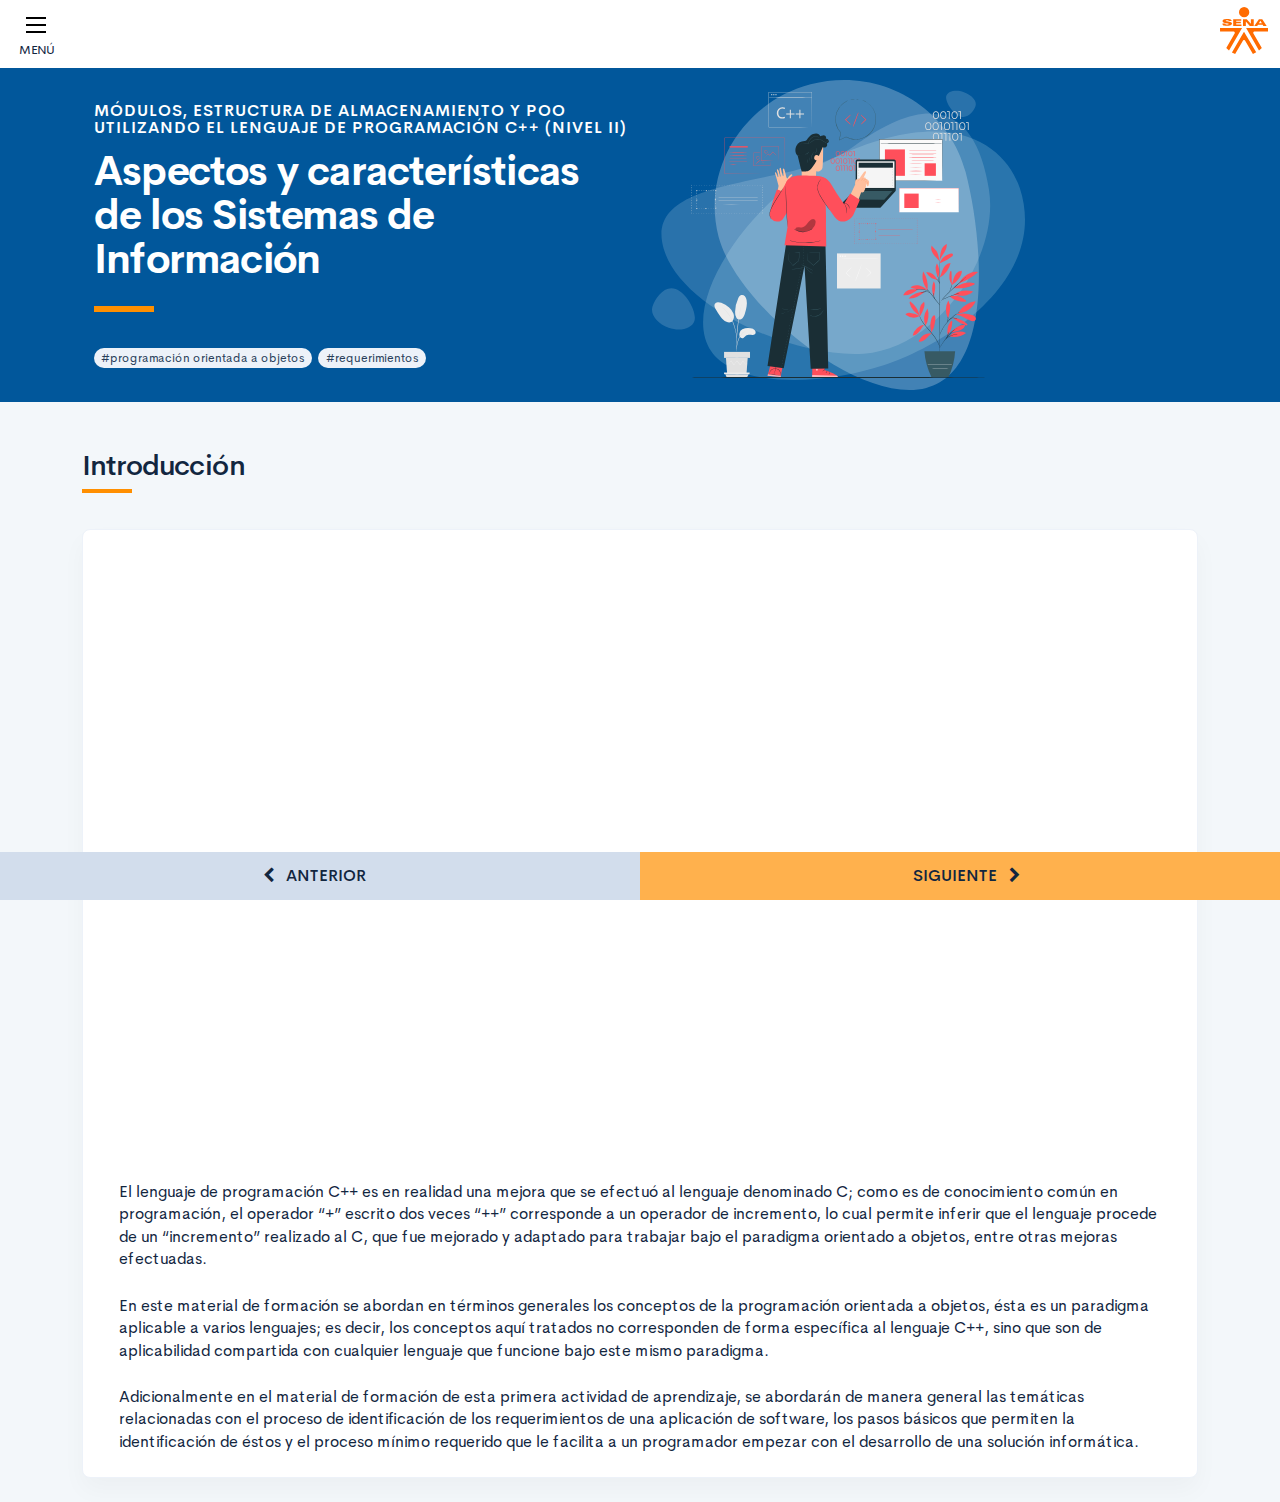
==== public/main.html @ 0987f633 "Desarrollo" ====
<!DOCTYPE html>
<html lang="es">
    <head>
        <meta charset="UTF-8">
        <meta name="viewport" content="width=device-width, user-scalable=no, initial-scale=1.0, maximum-scale=1.0, minimum-scale=1.0">
        <title>Módulos, estructura de almacenamiento y POO utilizando el lenguaje de programación C++ (Nivel II)</title>
        <meta meta name="description" content="Aspectos y características de los Sistemas de Información">
        <link rel="icon" type="image/svg+xml" href="assets/images/logos/senaLogo.svg">
        <link rel="stylesheet" href="assets/fonts/feather/feather.css">
        <link rel="stylesheet" href="assets/fonts/fontawesome/css/font-awesome.css">
        <link href="assets/css/fancybox.css" rel="stylesheet">
        <link href="assets/css/animate.css" rel="stylesheet">
        <link rel="stylesheet" href="assets/css/main.css">
    </head>
    <body class="theme-dark page-header-textura" id="page-main">
        <div class="page-main">
            <header class="sticky-top">
                <div class="page-topbar">
                    <div class="container-fluid">
                        <div class="d-flex justify-content-between align-items-center">
                            <div class="page-topbar__menu"><a class="page-topbar__menu-icon btn-menu-responsive" href="#"><span></span><span></span><span></span></a><span class="page-topbar__menu-title">MENÚ</span></div>
                            <div class="page-topbar__logo"><img class="img-fluid" src="assets/images/logos/senaLogo.svg" alt="Logo SENA"></div>
                        </div>
                    </div>
                </div>
            </header>
            <main class="mb-5">
                <div class="page-header mb-5" id="page-main-header">
                    <div class="page-textura">
                        <div class="container">
                            <div class="row align-items-center p-3">
                                <div class="col-12 col-lg-6">
                                    <h3 class="curso-subtitulo" id="curso-titulo-componente">Módulos, estructura de almacenamiento y POO utilizando el lenguaje de programación C++ (Nivel II)</h3>
                                    <h1 class="curso-titulo" id="curso-titulo-tema">Aspectos y características de los Sistemas de Información</h1>
                                    <div class="brand-line-primary"></div>
                                    <div class="keywords"><span class="badge badge-pill badge-light mr-2">#programación orientada a objetos</span><span class="badge badge-pill badge-light mr-2">#requerimientos</span></div>
                                </div>
                                <div class="col-12 col-lg-6">
                                    <div class="d-none d-lg-block"><img class="curso-imagen" src="assets/images/header/header_media.svg"></div>
                                </div>
                            </div>
                        </div>
                    </div>
                </div>
                <div id="mainContent"></div>
            </main>
            <footer class="mt-5">
                <div class="page-control" id="page-control">
                    <div class="row justify-content-center align-items-center"><a class="page-control-link page-control-prev col-6 py-3 text-center" id="back" href="#"><span>
                                <div class="fa fa-chevron-left mr-3"></div>Anterior
                            </span></a><a class="page-control-link page-control-next col-6 py-3 text-center" id="next" href="#"><span>Siguiente<div class="fa fa-chevron-right ml-3"></div></span></a></div>
                </div>
            </footer>
        </div>
        <aside id="page-main-aside">
            <div class="aside-contenidos">
                <div class="aside-contenidos__header d-flex justify-content-between align-items-center">
                    <div class="aside-contenidos__titulo"><span> <i class="fa fa-list-ul mr-2"></i>Contenidos</span></div>
                    <div class="aside-contenidos__close d-md-none"><a class="page-main-aside__close icon btnclose m-0" href="#"></a></div>
                </div>
                <nav class="aside-contenidos__body">
                    <ul class="menu-main" id="menuMain"></ul>
                </nav>
            </div>
            <div class="aside-extra position-relative">
                <ul class="fixed-bottom menu-secondary" id="menuSecondary"></ul>
            </div>
        </aside>
        <script src="assets/js/vendor.js"></script>
        <script src="assets/js/global.js"> </script>
        <script src="assets/js/pages.js"> </script>
    </body>
</html>
---- public/assets/fonts/feather/feather.css ----
@font-face {
  font-family: 'Feather';
  src:
    url('fonts/Feather.ttf?sdxovp') format('truetype'),
    url('fonts/Feather.woff?sdxovp') format('woff'),
    url('fonts/Feather.svg?sdxovp#Feather') format('svg');
  font-weight: normal;
  font-style: normal;
}

.fe {
  /* use !important to prevent issues with browser extensions that change fonts */
  font-family: 'Feather' !important;
  speak: none;
  font-style: normal;
  font-weight: normal;
  font-variant: normal;
  text-transform: none;
  line-height: 1;

  /* Better Font Rendering =========== */
  -webkit-font-smoothing: antialiased;
  -moz-osx-font-smoothing: grayscale;
}

.fe-activity:before {
  content: "\e900";
}
.fe-airplay:before {
  content: "\e901";
}
.fe-alert-circle:before {
  content: "\e902";
}
.fe-alert-octagon:before {
  content: "\e903";
}
.fe-alert-triangle:before {
  content: "\e904";
}
.fe-align-center:before {
  content: "\e905";
}
.fe-align-justify:before {
  content: "\e906";
}
.fe-align-left:before {
  content: "\e907";
}
.fe-align-right:before {
  content: "\e908";
}
.fe-anchor:before {
  content: "\e909";
}
.fe-aperture:before {
  content: "\e90a";
}
.fe-archive:before {
  content: "\e90b";
}
.fe-arrow-down:before {
  content: "\e90c";
}
.fe-arrow-down-circle:before {
  content: "\e90d";
}
.fe-arrow-down-left:before {
  content: "\e90e";
}
.fe-arrow-down-right:before {
  content: "\e90f";
}
.fe-arrow-left:before {
  content: "\e910";
}
.fe-arrow-left-circle:before {
  content: "\e911";
}
.fe-arrow-right:before {
  content: "\e912";
}
.fe-arrow-right-circle:before {
  content: "\e913";
}
.fe-arrow-up:before {
  content: "\e914";
}
.fe-arrow-up-circle:before {
  content: "\e915";
}
.fe-arrow-up-left:before {
  content: "\e916";
}
.fe-arrow-up-right:before {
  content: "\e917";
}
.fe-at-sign:before {
  content: "\e918";
}
.fe-award:before {
  content: "\e919";
}
.fe-bar-chart:before {
  content: "\e91a";
}
.fe-bar-chart-2:before {
  content: "\e91b";
}
.fe-battery:before {
  content: "\e91c";
}
.fe-battery-charging:before {
  content: "\e91d";
}
.fe-bell:before {
  content: "\e91e";
}
.fe-bell-off:before {
  content: "\e91f";
}
.fe-bluetooth:before {
  content: "\e920";
}
.fe-bold:before {
  content: "\e921";
}
.fe-book:before {
  content: "\e922";
}
.fe-book-open:before {
  content: "\e923";
}
.fe-bookmark:before {
  content: "\e924";
}
.fe-box:before {
  content: "\e925";
}
.fe-briefcase:before {
  content: "\e926";
}
.fe-calendar:before {
  content: "\e927";
}
.fe-camera:before {
  content: "\e928";
}
.fe-camera-off:before {
  content: "\e929";
}
.fe-cast:before {
  content: "\e92a";
}
.fe-check:before {
  content: "\e92b";
}
.fe-check-circle:before {
  content: "\e92c";
}
.fe-check-square:before {
  content: "\e92d";
}
.fe-chevron-down:before {
  content: "\e92e";
}
.fe-chevron-left:before {
  content: "\e92f";
}
.fe-chevron-right:before {
  content: "\e930";
}
.fe-chevron-up:before {
  content: "\e931";
}
.fe-chevrons-down:before {
  content: "\e932";
}
.fe-chevrons-left:before {
  content: "\e933";
}
.fe-chevrons-right:before {
  content: "\e934";
}
.fe-chevrons-up:before {
  content: "\e935";
}
.fe-chrome:before {
  content: "\e936";
}
.fe-circle:before {
  content: "\e937";
}
.fe-clipboard:before {
  content: "\e938";
}
.fe-clock:before {
  content: "\e939";
}
.fe-cloud:before {
  content: "\e93a";
}
.fe-cloud-drizzle:before {
  content: "\e93b";
}
.fe-cloud-lightning:before {
  content: "\e93c";
}
.fe-cloud-off:before {
  content: "\e93d";
}
.fe-cloud-rain:before {
  content: "\e93e";
}
.fe-cloud-snow:before {
  content: "\e93f";
}
.fe-code:before {
  content: "\e940";
}
.fe-codepen:before {
  content: "\e941";
}
.fe-command:before {
  content: "\e942";
}
.fe-compass:before {
  content: "\e943";
}
.fe-copy:before {
  content: "\e944";
}
.fe-corner-down-left:before {
  content: "\e945";
}
.fe-corner-down-right:before {
  content: "\e946";
}
.fe-corner-left-down:before {
  content: "\e947";
}
.fe-corner-left-up:before {
  content: "\e948";
}
.fe-corner-right-down:before {
  content: "\e949";
}
.fe-corner-right-up:before {
  content: "\e94a";
}
.fe-corner-up-left:before {
  content: "\e94b";
}
.fe-corner-up-right:before {
  content: "\e94c";
}
.fe-cpu:before {
  content: "\e94d";
}
.fe-credit-card:before {
  content: "\e94e";
}
.fe-crop:before {
  content: "\e94f";
}
.fe-crosshair:before {
  content: "\e950";
}
.fe-database:before {
  content: "\e951";
}
.fe-delete:before {
  content: "\e952";
}
.fe-disc:before {
  content: "\e953";
}
.fe-dollar-sign:before {
  content: "\e954";
}
.fe-download:before {
  content: "\e955";
}
.fe-download-cloud:before {
  content: "\e956";
}
.fe-droplet:before {
  content: "\e957";
}
.fe-edit:before {
  content: "\e958";
}
.fe-edit-2:before {
  content: "\e959";
}
.fe-edit-3:before {
  content: "\e95a";
}
.fe-external-link:before {
  content: "\e95b";
}
.fe-eye:before {
  content: "\e95c";
}
.fe-eye-off:before {
  content: "\e95d";
}
.fe-facebook:before {
  content: "\e95e";
}
.fe-fast-forward:before {
  content: "\e95f";
}
.fe-feather:before {
  content: "\e960";
}
.fe-file:before {
  content: "\e961";
}
.fe-file-minus:before {
  content: "\e962";
}
.fe-file-plus:before {
  content: "\e963";
}
.fe-file-text:before {
  content: "\e964";
}
.fe-film:before {
  content: "\e965";
}
.fe-filter:before {
  content: "\e966";
}
.fe-flag:before {
  content: "\e967";
}
.fe-folder:before {
  content: "\e968";
}
.fe-folder-minus:before {
  content: "\e969";
}
.fe-folder-plus:before {
  content: "\e96a";
}
.fe-gift:before {
  content: "\e96b";
}
.fe-git-branch:before {
  content: "\e96c";
}
.fe-git-commit:before {
  content: "\e96d";
}
.fe-git-merge:before {
  content: "\e96e";
}
.fe-git-pull-request:before {
  content: "\e96f";
}
.fe-github:before {
  content: "\e970";
}
.fe-gitlab:before {
  content: "\e971";
}
.fe-globe:before {
  content: "\e972";
}
.fe-grid:before {
  content: "\e973";
}
.fe-hard-drive:before {
  content: "\e974";
}
.fe-hash:before {
  content: "\e975";
}
.fe-headphones:before {
  content: "\e976";
}
.fe-heart:before {
  content: "\e977";
}
.fe-help-circle:before {
  content: "\e978";
}
.fe-home:before {
  content: "\e979";
}
.fe-image:before {
  content: "\e97a";
}
.fe-inbox:before {
  content: "\e97b";
}
.fe-info:before {
  content: "\e97c";
}
.fe-instagram:before {
  content: "\e97d";
}
.fe-italic:before {
  content: "\e97e";
}
.fe-layers:before {
  content: "\e97f";
}
.fe-layout:before {
  content: "\e980";
}
.fe-life-buoy:before {
  content: "\e981";
}
.fe-link:before {
  content: "\e982";
}
.fe-link-2:before {
  content: "\e983";
}
.fe-linkedin:before {
  content: "\e984";
}
.fe-list:before {
  content: "\e985";
}
.fe-loader:before {
  content: "\e986";
}
.fe-lock:before {
  content: "\e987";
}
.fe-log-in:before {
  content: "\e988";
}
.fe-log-out:before {
  content: "\e989";
}
.fe-mail:before {
  content: "\e98a";
}
.fe-map:before {
  content: "\e98b";
}
.fe-map-pin:before {
  content: "\e98c";
}
.fe-maximize:before {
  content: "\e98d";
}
.fe-maximize-2:before {
  content: "\e98e";
}
.fe-menu:before {
  content: "\e98f";
}
.fe-message-circle:before {
  content: "\e990";
}
.fe-message-square:before {
  content: "\e991";
}
.fe-mic:before {
  content: "\e992";
}
.fe-mic-off:before {
  content: "\e993";
}
.fe-minimize:before {
  content: "\e994";
}
.fe-minimize-2:before {
  content: "\e995";
}
.fe-minus:before {
  content: "\e996";
}
.fe-minus-circle:before {
  content: "\e997";
}
.fe-minus-square:before {
  content: "\e998";
}
.fe-monitor:before {
  content: "\e999";
}
.fe-moon:before {
  content: "\e99a";
}
.fe-more-horizontal:before {
  content: "\e99b";
}
.fe-more-vertical:before {
  content: "\e99c";
}
.fe-move:before {
  content: "\e99d";
}
.fe-music:before {
  content: "\e99e";
}
.fe-navigation:before {
  content: "\e99f";
}
.fe-navigation-2:before {
  content: "\e9a0";
}
.fe-octagon:before {
  content: "\e9a1";
}
.fe-package:before {
  content: "\e9a2";
}
.fe-paperclip:before {
  content: "\e9a3";
}
.fe-pause:before {
  content: "\e9a4";
}
.fe-pause-circle:before {
  content: "\e9a5";
}
.fe-percent:before {
  content: "\e9a6";
}
.fe-phone:before {
  content: "\e9a7";
}
.fe-phone-call:before {
  content: "\e9a8";
}
.fe-phone-forwarded:before {
  content: "\e9a9";
}
.fe-phone-incoming:before {
  content: "\e9aa";
}
.fe-phone-missed:before {
  content: "\e9ab";
}
.fe-phone-off:before {
  content: "\e9ac";
}
.fe-phone-outgoing:before {
  content: "\e9ad";
}
.fe-pie-chart:before {
  content: "\e9ae";
}
.fe-play:before {
  content: "\e9af";
}
.fe-play-circle:before {
  content: "\e9b0";
}
.fe-plus:before {
  content: "\e9b1";
}
.fe-plus-circle:before {
  content: "\e9b2";
}
.fe-plus-square:before {
  content: "\e9b3";
}
.fe-pocket:before {
  content: "\e9b4";
}
.fe-power:before {
  content: "\e9b5";
}
.fe-printer:before {
  content: "\e9b6";
}
.fe-radio:before {
  content: "\e9b7";
}
.fe-refresh-ccw:before {
  content: "\e9b8";
}
.fe-refresh-cw:before {
  content: "\e9b9";
}
.fe-repeat:before {
  content: "\e9ba";
}
.fe-rewind:before {
  content: "\e9bb";
}
.fe-rotate-ccw:before {
  content: "\e9bc";
}
.fe-rotate-cw:before {
  content: "\e9bd";
}
.fe-rss:before {
  content: "\e9be";
}
.fe-save:before {
  content: "\e9bf";
}
.fe-scissors:before {
  content: "\e9c0";
}
.fe-search:before {
  content: "\e9c1";
}
.fe-send:before {
  content: "\e9c2";
}
.fe-server:before {
  content: "\e9c3";
}
.fe-settings:before {
  content: "\e9c4";
}
.fe-share:before {
  content: "\e9c5";
}
.fe-share-2:before {
  content: "\e9c6";
}
.fe-shield:before {
  content: "\e9c7";
}
.fe-shield-off:before {
  content: "\e9c8";
}
.fe-shopping-bag:before {
  content: "\e9c9";
}
.fe-shopping-cart:before {
  content: "\e9ca";
}
.fe-shuffle:before {
  content: "\e9cb";
}
.fe-sidebar:before {
  content: "\e9cc";
}
.fe-skip-back:before {
  content: "\e9cd";
}
.fe-skip-forward:before {
  content: "\e9ce";
}
.fe-slack:before {
  content: "\e9cf";
}
.fe-slash:before {
  content: "\e9d0";
}
.fe-sliders:before {
  content: "\e9d1";
}
.fe-smartphone:before {
  content: "\e9d2";
}
.fe-speaker:before {
  content: "\e9d3";
}
.fe-square:before {
  content: "\e9d4";
}
.fe-star:before {
  content: "\e9d5";
}
.fe-stop-circle:before {
  content: "\e9d6";
}
.fe-sun:before {
  content: "\e9d7";
}
.fe-sunrise:before {
  content: "\e9d8";
}
.fe-sunset:before {
  content: "\e9d9";
}
.fe-tablet:before {
  content: "\e9da";
}
.fe-tag:before {
  content: "\e9db";
}
.fe-target:before {
  content: "\e9dc";
}
.fe-terminal:before {
  content: "\e9dd";
}
.fe-thermometer:before {
  content: "\e9de";
}
.fe-thumbs-down:before {
  content: "\e9df";
}
.fe-thumbs-up:before {
  content: "\e9e0";
}
.fe-toggle-left:before {
  content: "\e9e1";
}
.fe-toggle-right:before {
  content: "\e9e2";
}
.fe-trash:before {
  content: "\e9e3";
}
.fe-trash-2:before {
  content: "\e9e4";
}
.fe-trending-down:before {
  content: "\e9e5";
}
.fe-trending-up:before {
  content: "\e9e6";
}
.fe-triangle:before {
  content: "\e9e7";
}
.fe-truck:before {
  content: "\e9e8";
}
.fe-tv:before {
  content: "\e9e9";
}
.fe-twitter:before {
  content: "\e9ea";
}
.fe-type:before {
  content: "\e9eb";
}
.fe-umbrella:before {
  content: "\e9ec";
}
.fe-underline:before {
  content: "\e9ed";
}
.fe-unlock:before {
  content: "\e9ee";
}
.fe-upload:before {
  content: "\e9ef";
}
.fe-upload-cloud:before {
  content: "\e9f0";
}
.fe-user:before {
  content: "\e9f1";
}
.fe-user-check:before {
  content: "\e9f2";
}
.fe-user-minus:before {
  content: "\e9f3";
}
.fe-user-plus:before {
  content: "\e9f4";
}
.fe-user-x:before {
  content: "\e9f5";
}
.fe-users:before {
  content: "\e9f6";
}
.fe-video:before {
  content: "\e9f7";
}
.fe-video-off:before {
  content: "\e9f8";
}
.fe-voicemail:before {
  content: "\e9f9";
}
.fe-volume:before {
  content: "\e9fa";
}
.fe-volume-1:before {
  content: "\e9fb";
}
.fe-volume-2:before {
  content: "\e9fc";
}
.fe-volume-x:before {
  content: "\e9fd";
}
.fe-watch:before {
  content: "\e9fe";
}
.fe-wifi:before {
  content: "\e9ff";
}
.fe-wifi-off:before {
  content: "\ea00";
}
.fe-wind:before {
  content: "\ea01";
}
.fe-x:before {
  content: "\ea02";
}
.fe-x-circle:before {
  content: "\ea03";
}
.fe-x-square:before {
  content: "\ea04";
}
.fe-youtube:before {
  content: "\ea05";
}
.fe-zap:before {
  content: "\ea06";
}
.fe-zap-off:before {
  content: "\ea07";
}
.fe-zoom-in:before {
  content: "\ea08";
}
.fe-zoom-out:before {
  content: "\ea09";
}
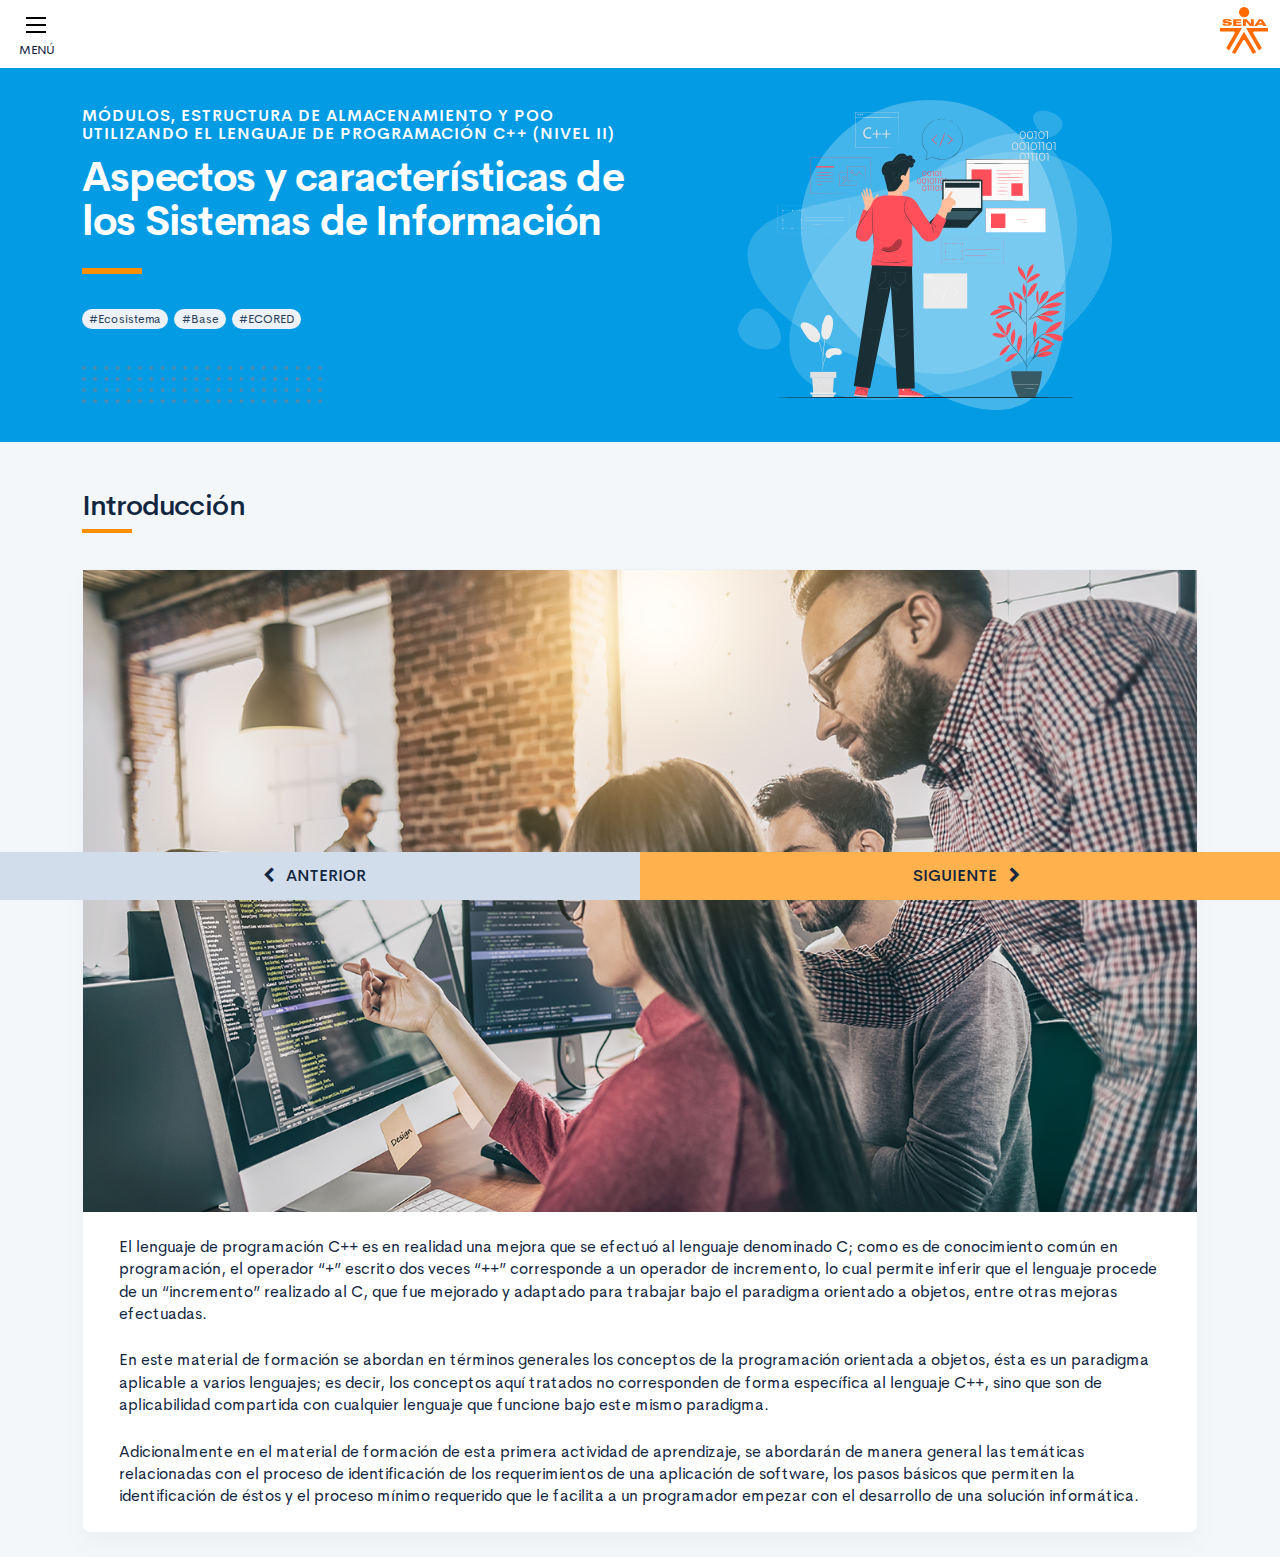
==== commit aa137004: "Correcciones 2" ====
--- a/public/main.html
+++ b/public/main.html
@@ -3,8 +3,8 @@
     <head>
         <meta charset="UTF-8">
         <meta name="viewport" content="width=device-width, user-scalable=no, initial-scale=1.0, maximum-scale=1.0, minimum-scale=1.0">
-        <title>Módulos, estructura de almacenamiento y POO utilizando el lenguaje de programación C++ (Nivel II)</title>
-        <meta meta name="description" content="Aspectos y características de los Sistemas de Información">
+        <title>Aspectos y características de los Sistemas de Información</title>
+        <meta meta name="description" content="Módulos, estructura de almacenamiento y POO utilizando el lenguaje de programación C++ (Nivel II)">
         <link rel="icon" type="image/svg+xml" href="assets/images/logos/senaLogo.svg">
         <link rel="stylesheet" href="assets/fonts/feather/feather.css">
         <link rel="stylesheet" href="assets/fonts/fontawesome/css/font-awesome.css">
@@ -25,18 +25,21 @@
                 </div>
             </header>
             <main class="mb-5">
-                <div class="page-header mb-5" id="page-main-header">
+                <div class="page-header" id="page-main-header">
                     <div class="page-textura">
                         <div class="container">
-                            <div class="row align-items-center p-3">
-                                <div class="col-12 col-lg-6">
-                                    <h3 class="curso-subtitulo" id="curso-titulo-componente">Módulos, estructura de almacenamiento y POO utilizando el lenguaje de programación C++ (Nivel II)</h3>
-                                    <h1 class="curso-titulo" id="curso-titulo-tema">Aspectos y características de los Sistemas de Información</h1>
-                                    <div class="brand-line-primary"></div>
-                                    <div class="keywords"><span class="badge badge-pill badge-light mr-2">#programación orientada a objetos</span><span class="badge badge-pill badge-light mr-2">#requerimientos</span></div>
-                                </div>
-                                <div class="col-12 col-lg-6">
-                                    <div class="d-none d-lg-block"><img class="curso-imagen" src="assets/images/header/header_media.svg"></div>
+                            <div class="curso-portada">
+                                <div class="row align-items-center">
+                                    <div class="col-12 col-lg-6">
+                                        <h3 class="curso-subtitulo" id="curso-titulo-componente">Módulos, estructura de almacenamiento y POO utilizando el lenguaje de programación C++ (Nivel II)</h3>
+                                        <h1 class="curso-titulo" id="curso-titulo-tema">Aspectos y características de los Sistemas de Información</h1>
+                                        <div class="brand-line-primary"></div>
+                                        <div class="keywords"><span class="badge badge-pill badge-light mr-2">#Ecosistema</span><span class="badge badge-pill badge-light mr-2">#Base</span><span class="badge badge-pill badge-light mr-2">#ECORED</span></div>
+                                        <div class="barra-dots mt-5"><img class="img-fluid" src="assets/images/header/icon_dots.svg" alt="alt" /></div>
+                                    </div>
+                                    <div class="col-12 col-lg-6 text-center">
+                                        <div class="d-none d-lg-block"><img class="curso-imagen" src="assets/images/header/header_media.svg" /></div>
+                                    </div>
                                 </div>
                             </div>
                         </div>
--- a/public/assets/css/main.css
+++ b/public/assets/css/main.css
@@ -3,6 +3,6 @@
  * Copyright 2011-2019 The Bootstrap Authors
  * Copyright 2011-2019 Twitter, Inc.
  * Licensed under MIT (https://github.com/twbs/bootstrap/blob/master/LICENSE)
- */:root{--blue: #2C7BE5;--indigo: #727cf5;--purple: #6b5eae;--pink: #ff679b;--red: #E63757;--orange: #fd7e14;--yellow: #F6C343;--green: #00D97E;--teal: #02a8b5;--cyan: #39afd1;--white: #fff;--gray: #95AAC9;--gray-dark: #3B506C;--primary: #12263F;--secondary: #6E84A3;--success: #00A99A;--info: #39afd1;--warning: #ff8f00;--danger: #E63757;--light: #EDF2F9;--dark: #000;--white: #fff;--breakpoint-xs: 0;--breakpoint-sm: 576px;--breakpoint-md: 768px;--breakpoint-lg: 992px;--breakpoint-xl: 1200px;--font-family-sans-serif: "Cerebri Sans", sans-serif;--font-family-monospace: "Courier New", monospace}*,*::before,*::after{box-sizing:border-box}html{font-family:sans-serif;line-height:1.15;-webkit-text-size-adjust:100%;-webkit-tap-highlight-color:rgba(0,0,0,0)}article,aside,figcaption,figure,footer,header,hgroup,main,nav,section{display:block}body{margin:0;font-family:"Cerebri Sans",sans-serif;font-size:.9375rem;font-weight:400;line-height:1.5;color:#12263F;text-align:left;background-color:#F3F7FA}[tabindex="-1"]:focus:not(:focus-visible){outline:0 !important}hr{box-sizing:content-box;height:0;overflow:visible}h1,h2,h3,h4,h5,h6{margin-top:0;margin-bottom:1.125rem}p{margin-top:0;margin-bottom:1rem}abbr[title],abbr[data-original-title]{text-decoration:underline;text-decoration:underline dotted;cursor:help;border-bottom:0;text-decoration-skip-ink:none}address{margin-bottom:1rem;font-style:normal;line-height:inherit}ol,ul,dl{margin-top:0;margin-bottom:1rem}ol ol,ul ul,ol ul,ul ol{margin-bottom:0}dt{font-weight:600}dd{margin-bottom:.5rem;margin-left:0}blockquote{margin:0 0 1rem}b,strong{font-weight:bolder}small{font-size:80%}sub,sup{position:relative;font-size:75%;line-height:0;vertical-align:baseline}sub{bottom:-.25em}sup{top:-.5em}a{color:#2C7BE5;text-decoration:none;background-color:transparent}a:hover{color:#104082;text-decoration:none}a:not([href]){color:inherit;text-decoration:none}a:not([href]):hover{color:inherit;text-decoration:none}pre,code,kbd,samp{font-family:"Courier New",monospace;font-size:1em}pre{margin-top:0;margin-bottom:1rem;overflow:auto}figure{margin:0 0 1rem}img{vertical-align:middle;border-style:none}svg{overflow:hidden;vertical-align:middle}table{border-collapse:collapse}caption{padding-top:1rem;padding-bottom:1rem;color:#95AAC9;text-align:left;caption-side:bottom}th{text-align:inherit}label{display:inline-block;margin-bottom:.5rem}button{border-radius:0}button:focus{outline:1px dotted;outline:5px auto -webkit-focus-ring-color}input,button,select,optgroup,textarea{margin:0;font-family:inherit;font-size:inherit;line-height:inherit}button,input{overflow:visible}button,select{text-transform:none}select{word-wrap:normal}button,[type="button"],[type="reset"],[type="submit"]{-webkit-appearance:button}button:not(:disabled),[type="button"]:not(:disabled),[type="reset"]:not(:disabled),[type="submit"]:not(:disabled){cursor:pointer}button::-moz-focus-inner,[type="button"]::-moz-focus-inner,[type="reset"]::-moz-focus-inner,[type="submit"]::-moz-focus-inner{padding:0;border-style:none}input[type="radio"],input[type="checkbox"]{box-sizing:border-box;padding:0}input[type="date"],input[type="time"],input[type="datetime-local"],input[type="month"]{-webkit-appearance:listbox}textarea{overflow:auto;resize:vertical}fieldset{min-width:0;padding:0;margin:0;border:0}legend{display:block;width:100%;max-width:100%;padding:0;margin-bottom:.5rem;font-size:1.5rem;line-height:inherit;color:inherit;white-space:normal}progress{vertical-align:baseline}[type="number"]::-webkit-inner-spin-button,[type="number"]::-webkit-outer-spin-button{height:auto}[type="search"]{outline-offset:-2px;-webkit-appearance:none}[type="search"]::-webkit-search-decoration{-webkit-appearance:none}::-webkit-file-upload-button{font:inherit;-webkit-appearance:button}output{display:inline-block}summary{display:list-item;cursor:pointer}template{display:none}[hidden]{display:none !important}h1,h2,h3,h4,h5,h6,.h1,.h2,.h3,.h4,.h5,.h6{margin-bottom:1.125rem;font-weight:500;line-height:1.1}h1,.h1{font-size:1.625rem}h2,.h2{font-size:1.25rem}h3,.h3{font-size:1.0625rem}h4,.h4{font-size:.9375rem}h5,.h5{font-size:.8125rem}h6,.h6{font-size:.625rem}.lead{font-size:1.17188rem;font-weight:300}.display-1{font-size:4rem;font-weight:600;line-height:1.1}.display-2{font-size:3.25rem;font-weight:600;line-height:1.1}.display-3{font-size:2.625rem;font-weight:600;line-height:1.1}.display-4{font-size:2rem;font-weight:600;line-height:1.1}hr{margin-top:1rem;margin-bottom:1rem;border:0;border-top:1px solid #E3EBF6}small,.small{font-size:.8125rem;font-weight:400}mark,.mark{padding:.2em;background-color:#fcf8e3}.list-unstyled{padding-left:0;list-style:none}.list-inline{padding-left:0;list-style:none}.list-inline-item{display:inline-block}.list-inline-item:not(:last-child){margin-right:6px}.initialism{font-size:90%;text-transform:uppercase}.blockquote{margin-bottom:1.5rem;font-size:1.17188rem}.blockquote-footer{display:block;font-size:.8125rem;color:#95AAC9}.blockquote-footer::before{content:"\2014\00A0"}.img-fluid{max-width:100%;height:auto}.img-thumbnail{padding:.25rem;background-color:#F3F7FA;border:1px solid #E3EBF6;border-radius:.375rem;max-width:100%;height:auto}.figure{display:inline-block}.figure-img{margin-bottom:.75rem;line-height:1}.figure-caption{font-size:.8125rem;color:#95AAC9}code{font-size:87.5%;color:#2C7BE5;word-wrap:break-word}a>code{color:inherit}kbd{padding:.2rem .4rem;font-size:87.5%;color:#fff;background-color:#283E59;border-radius:.25rem}kbd kbd{padding:0;font-size:100%;font-weight:600}pre{display:block;font-size:87.5%;color:#283E59}pre code{font-size:inherit;color:inherit;word-break:normal}.pre-scrollable{max-height:340px;overflow-y:scroll}.container{width:100%;padding-right:12px;padding-left:12px;margin-right:auto;margin-left:auto}@media (min-width: 576px){.container{max-width:540px}}@media (min-width: 768px){.container{max-width:720px}}@media (min-width: 992px){.container{max-width:960px}}@media (min-width: 1200px){.container{max-width:1140px}}.container-fluid,.container-sm,.container-md,.container-lg,.container-xl{width:100%;padding-right:12px;padding-left:12px;margin-right:auto;margin-left:auto}@media (min-width: 576px){.container,.container-sm{max-width:540px}}@media (min-width: 768px){.container,.container-sm,.container-md{max-width:720px}}@media (min-width: 992px){.container,.container-sm,.container-md,.container-lg{max-width:960px}}@media (min-width: 1200px){.container,.container-sm,.container-md,.container-lg,.container-xl{max-width:1140px}}.row{display:flex;flex-wrap:wrap;margin-right:-12px;margin-left:-12px}.no-gutters{margin-right:0;margin-left:0}.no-gutters>.col,.no-gutters>[class*="col-"]{padding-right:0;padding-left:0}.col-1,.col-2,.col-3,.col-4,.col-5,.col-6,.col-7,.col-8,.col-9,.col-10,.col-11,.col-12,.col,.col-auto,.col-sm-1,.col-sm-2,.col-sm-3,.col-sm-4,.col-sm-5,.col-sm-6,.col-sm-7,.col-sm-8,.col-sm-9,.col-sm-10,.col-sm-11,.col-sm-12,.col-sm,.col-sm-auto,.col-md-1,.col-md-2,.col-md-3,.col-md-4,.col-md-5,.col-md-6,.col-md-7,.col-md-8,.col-md-9,.col-md-10,.col-md-11,.col-md-12,.col-md,.col-md-auto,.col-lg-1,.col-lg-2,.col-lg-3,.col-lg-4,.col-lg-5,.col-lg-6,.col-lg-7,.col-lg-8,.col-lg-9,.col-lg-10,.col-lg-11,.col-lg-12,.col-lg,.col-lg-auto,.col-xl-1,.col-xl-2,.col-xl-3,.col-xl-4,.col-xl-5,.col-xl-6,.col-xl-7,.col-xl-8,.col-xl-9,.col-xl-10,.col-xl-11,.col-xl-12,.col-xl,.col-xl-auto{position:relative;width:100%;padding-right:12px;padding-left:12px}.col{flex-basis:0;flex-grow:1;max-width:100%}.row-cols-1>*{flex:0 0 100%;max-width:100%}.row-cols-2>*{flex:0 0 50%;max-width:50%}.row-cols-3>*{flex:0 0 33.33333%;max-width:33.33333%}.row-cols-4>*{flex:0 0 25%;max-width:25%}.row-cols-5>*{flex:0 0 20%;max-width:20%}.row-cols-6>*{flex:0 0 16.66667%;max-width:16.66667%}.col-auto{flex:0 0 auto;width:auto;max-width:100%}.col-1{flex:0 0 8.33333%;max-width:8.33333%}.col-2{flex:0 0 16.66667%;max-width:16.66667%}.col-3{flex:0 0 25%;max-width:25%}.col-4{flex:0 0 33.33333%;max-width:33.33333%}.col-5{flex:0 0 41.66667%;max-width:41.66667%}.col-6{flex:0 0 50%;max-width:50%}.col-7{flex:0 0 58.33333%;max-width:58.33333%}.col-8{flex:0 0 66.66667%;max-width:66.66667%}.col-9{flex:0 0 75%;max-width:75%}.col-10{flex:0 0 83.33333%;max-width:83.33333%}.col-11{flex:0 0 91.66667%;max-width:91.66667%}.col-12{flex:0 0 100%;max-width:100%}.order-first{order:-1}.order-last{order:13}.order-0{order:0}.order-1{order:1}.order-2{order:2}.order-3{order:3}.order-4{order:4}.order-5{order:5}.order-6{order:6}.order-7{order:7}.order-8{order:8}.order-9{order:9}.order-10{order:10}.order-11{order:11}.order-12{order:12}.offset-1{margin-left:8.33333%}.offset-2{margin-left:16.66667%}.offset-3{margin-left:25%}.offset-4{margin-left:33.33333%}.offset-5{margin-left:41.66667%}.offset-6{margin-left:50%}.offset-7{margin-left:58.33333%}.offset-8{margin-left:66.66667%}.offset-9{margin-left:75%}.offset-10{margin-left:83.33333%}.offset-11{margin-left:91.66667%}@media (min-width: 576px){.col-sm{flex-basis:0;flex-grow:1;max-width:100%}.row-cols-sm-1>*{flex:0 0 100%;max-width:100%}.row-cols-sm-2>*{flex:0 0 50%;max-width:50%}.row-cols-sm-3>*{flex:0 0 33.33333%;max-width:33.33333%}.row-cols-sm-4>*{flex:0 0 25%;max-width:25%}.row-cols-sm-5>*{flex:0 0 20%;max-width:20%}.row-cols-sm-6>*{flex:0 0 16.66667%;max-width:16.66667%}.col-sm-auto{flex:0 0 auto;width:auto;max-width:100%}.col-sm-1{flex:0 0 8.33333%;max-width:8.33333%}.col-sm-2{flex:0 0 16.66667%;max-width:16.66667%}.col-sm-3{flex:0 0 25%;max-width:25%}.col-sm-4{flex:0 0 33.33333%;max-width:33.33333%}.col-sm-5{flex:0 0 41.66667%;max-width:41.66667%}.col-sm-6{flex:0 0 50%;max-width:50%}.col-sm-7{flex:0 0 58.33333%;max-width:58.33333%}.col-sm-8{flex:0 0 66.66667%;max-width:66.66667%}.col-sm-9{flex:0 0 75%;max-width:75%}.col-sm-10{flex:0 0 83.33333%;max-width:83.33333%}.col-sm-11{flex:0 0 91.66667%;max-width:91.66667%}.col-sm-12{flex:0 0 100%;max-width:100%}.order-sm-first{order:-1}.order-sm-last{order:13}.order-sm-0{order:0}.order-sm-1{order:1}.order-sm-2{order:2}.order-sm-3{order:3}.order-sm-4{order:4}.order-sm-5{order:5}.order-sm-6{order:6}.order-sm-7{order:7}.order-sm-8{order:8}.order-sm-9{order:9}.order-sm-10{order:10}.order-sm-11{order:11}.order-sm-12{order:12}.offset-sm-0{margin-left:0}.offset-sm-1{margin-left:8.33333%}.offset-sm-2{margin-left:16.66667%}.offset-sm-3{margin-left:25%}.offset-sm-4{margin-left:33.33333%}.offset-sm-5{margin-left:41.66667%}.offset-sm-6{margin-left:50%}.offset-sm-7{margin-left:58.33333%}.offset-sm-8{margin-left:66.66667%}.offset-sm-9{margin-left:75%}.offset-sm-10{margin-left:83.33333%}.offset-sm-11{margin-left:91.66667%}}@media (min-width: 768px){.col-md{flex-basis:0;flex-grow:1;max-width:100%}.row-cols-md-1>*{flex:0 0 100%;max-width:100%}.row-cols-md-2>*{flex:0 0 50%;max-width:50%}.row-cols-md-3>*{flex:0 0 33.33333%;max-width:33.33333%}.row-cols-md-4>*{flex:0 0 25%;max-width:25%}.row-cols-md-5>*{flex:0 0 20%;max-width:20%}.row-cols-md-6>*{flex:0 0 16.66667%;max-width:16.66667%}.col-md-auto{flex:0 0 auto;width:auto;max-width:100%}.col-md-1{flex:0 0 8.33333%;max-width:8.33333%}.col-md-2{flex:0 0 16.66667%;max-width:16.66667%}.col-md-3{flex:0 0 25%;max-width:25%}.col-md-4{flex:0 0 33.33333%;max-width:33.33333%}.col-md-5{flex:0 0 41.66667%;max-width:41.66667%}.col-md-6{flex:0 0 50%;max-width:50%}.col-md-7{flex:0 0 58.33333%;max-width:58.33333%}.col-md-8{flex:0 0 66.66667%;max-width:66.66667%}.col-md-9{flex:0 0 75%;max-width:75%}.col-md-10{flex:0 0 83.33333%;max-width:83.33333%}.col-md-11{flex:0 0 91.66667%;max-width:91.66667%}.col-md-12{flex:0 0 100%;max-width:100%}.order-md-first{order:-1}.order-md-last{order:13}.order-md-0{order:0}.order-md-1{order:1}.order-md-2{order:2}.order-md-3{order:3}.order-md-4{order:4}.order-md-5{order:5}.order-md-6{order:6}.order-md-7{order:7}.order-md-8{order:8}.order-md-9{order:9}.order-md-10{order:10}.order-md-11{order:11}.order-md-12{order:12}.offset-md-0{margin-left:0}.offset-md-1{margin-left:8.33333%}.offset-md-2{margin-left:16.66667%}.offset-md-3{margin-left:25%}.offset-md-4{margin-left:33.33333%}.offset-md-5{margin-left:41.66667%}.offset-md-6{margin-left:50%}.offset-md-7{margin-left:58.33333%}.offset-md-8{margin-left:66.66667%}.offset-md-9{margin-left:75%}.offset-md-10{margin-left:83.33333%}.offset-md-11{margin-left:91.66667%}}@media (min-width: 992px){.col-lg{flex-basis:0;flex-grow:1;max-width:100%}.row-cols-lg-1>*{flex:0 0 100%;max-width:100%}.row-cols-lg-2>*{flex:0 0 50%;max-width:50%}.row-cols-lg-3>*{flex:0 0 33.33333%;max-width:33.33333%}.row-cols-lg-4>*{flex:0 0 25%;max-width:25%}.row-cols-lg-5>*{flex:0 0 20%;max-width:20%}.row-cols-lg-6>*{flex:0 0 16.66667%;max-width:16.66667%}.col-lg-auto{flex:0 0 auto;width:auto;max-width:100%}.col-lg-1{flex:0 0 8.33333%;max-width:8.33333%}.col-lg-2{flex:0 0 16.66667%;max-width:16.66667%}.col-lg-3{flex:0 0 25%;max-width:25%}.col-lg-4{flex:0 0 33.33333%;max-width:33.33333%}.col-lg-5{flex:0 0 41.66667%;max-width:41.66667%}.col-lg-6{flex:0 0 50%;max-width:50%}.col-lg-7{flex:0 0 58.33333%;max-width:58.33333%}.col-lg-8{flex:0 0 66.66667%;max-width:66.66667%}.col-lg-9{flex:0 0 75%;max-width:75%}.col-lg-10{flex:0 0 83.33333%;max-width:83.33333%}.col-lg-11{flex:0 0 91.66667%;max-width:91.66667%}.col-lg-12{flex:0 0 100%;max-width:100%}.order-lg-first{order:-1}.order-lg-last{order:13}.order-lg-0{order:0}.order-lg-1{order:1}.order-lg-2{order:2}.order-lg-3{order:3}.order-lg-4{order:4}.order-lg-5{order:5}.order-lg-6{order:6}.order-lg-7{order:7}.order-lg-8{order:8}.order-lg-9{order:9}.order-lg-10{order:10}.order-lg-11{order:11}.order-lg-12{order:12}.offset-lg-0{margin-left:0}.offset-lg-1{margin-left:8.33333%}.offset-lg-2{margin-left:16.66667%}.offset-lg-3{margin-left:25%}.offset-lg-4{margin-left:33.33333%}.offset-lg-5{margin-left:41.66667%}.offset-lg-6{margin-left:50%}.offset-lg-7{margin-left:58.33333%}.offset-lg-8{margin-left:66.66667%}.offset-lg-9{margin-left:75%}.offset-lg-10{margin-left:83.33333%}.offset-lg-11{margin-left:91.66667%}}@media (min-width: 1200px){.col-xl{flex-basis:0;flex-grow:1;max-width:100%}.row-cols-xl-1>*{flex:0 0 100%;max-width:100%}.row-cols-xl-2>*{flex:0 0 50%;max-width:50%}.row-cols-xl-3>*{flex:0 0 33.33333%;max-width:33.33333%}.row-cols-xl-4>*{flex:0 0 25%;max-width:25%}.row-cols-xl-5>*{flex:0 0 20%;max-width:20%}.row-cols-xl-6>*{flex:0 0 16.66667%;max-width:16.66667%}.col-xl-auto{flex:0 0 auto;width:auto;max-width:100%}.col-xl-1{flex:0 0 8.33333%;max-width:8.33333%}.col-xl-2{flex:0 0 16.66667%;max-width:16.66667%}.col-xl-3{flex:0 0 25%;max-width:25%}.col-xl-4{flex:0 0 33.33333%;max-width:33.33333%}.col-xl-5{flex:0 0 41.66667%;max-width:41.66667%}.col-xl-6{flex:0 0 50%;max-width:50%}.col-xl-7{flex:0 0 58.33333%;max-width:58.33333%}.col-xl-8{flex:0 0 66.66667%;max-width:66.66667%}.col-xl-9{flex:0 0 75%;max-width:75%}.col-xl-10{flex:0 0 83.33333%;max-width:83.33333%}.col-xl-11{flex:0 0 91.66667%;max-width:91.66667%}.col-xl-12{flex:0 0 100%;max-width:100%}.order-xl-first{order:-1}.order-xl-last{order:13}.order-xl-0{order:0}.order-xl-1{order:1}.order-xl-2{order:2}.order-xl-3{order:3}.order-xl-4{order:4}.order-xl-5{order:5}.order-xl-6{order:6}.order-xl-7{order:7}.order-xl-8{order:8}.order-xl-9{order:9}.order-xl-10{order:10}.order-xl-11{order:11}.order-xl-12{order:12}.offset-xl-0{margin-left:0}.offset-xl-1{margin-left:8.33333%}.offset-xl-2{margin-left:16.66667%}.offset-xl-3{margin-left:25%}.offset-xl-4{margin-left:33.33333%}.offset-xl-5{margin-left:41.66667%}.offset-xl-6{margin-left:50%}.offset-xl-7{margin-left:58.33333%}.offset-xl-8{margin-left:66.66667%}.offset-xl-9{margin-left:75%}.offset-xl-10{margin-left:83.33333%}.offset-xl-11{margin-left:91.66667%}}.table{width:100%;margin-bottom:1.5rem;color:#12263F}.table th,.table td{padding:1rem;vertical-align:top;border-top:1px solid #EDF2F9}.table thead th{vertical-align:bottom;border-bottom:2px solid #EDF2F9}.table tbody+tbody{border-top:2px solid #EDF2F9}.table-sm th,.table-sm td{padding:1rem}.table-bordered{border:1px solid #EDF2F9}.table-bordered th,.table-bordered td{border:1px solid #EDF2F9}.table-bordered thead th,.table-bordered thead td{border-bottom-width:2px}.table-borderless th,.table-borderless td,.table-borderless thead th,.table-borderless tbody+tbody{border:0}.table-striped tbody tr:nth-of-type(even){background-color:#F9FBFD}.table-hover tbody tr:hover{color:#12263F;background-color:#F9FBFD}.table-primary,.table-primary>th,.table-primary>td{background-color:#bdc2c9}.table-primary th,.table-primary td,.table-primary thead th,.table-primary tbody+tbody{border-color:#848e9b}.table-hover .table-primary:hover{background-color:#afb5be}.table-hover .table-primary:hover>td,.table-hover .table-primary:hover>th{background-color:#afb5be}.table-secondary,.table-secondary>th,.table-secondary>td{background-color:#d6dde5}.table-secondary th,.table-secondary td,.table-secondary thead th,.table-secondary tbody+tbody{border-color:#b4bfcf}.table-hover .table-secondary:hover{background-color:#c6d0db}.table-hover .table-secondary:hover>td,.table-hover .table-secondary:hover>th{background-color:#c6d0db}.table-success,.table-success>th,.table-success>td{background-color:#b8e7e3}.table-success th,.table-success td,.table-success thead th,.table-success tbody+tbody{border-color:#7ad2ca}.table-hover .table-success:hover{background-color:#a5e1db}.table-hover .table-success:hover>td,.table-hover .table-success:hover>th{background-color:#a5e1db}.table-info,.table-info>th,.table-info>td{background-color:#c8e9f2}.table-info th,.table-info td,.table-info thead th,.table-info tbody+tbody{border-color:#98d5e7}.table-hover .table-info:hover{background-color:#b3e1ed}.table-hover .table-info:hover>td,.table-hover .table-info:hover>th{background-color:#b3e1ed}.table-warning,.table-warning>th,.table-warning>td{background-color:#ffe0b8}.table-warning th,.table-warning td,.table-warning thead th,.table-warning tbody+tbody{border-color:#ffc57a}.table-hover .table-warning:hover{background-color:#ffd59f}.table-hover .table-warning:hover>td,.table-hover .table-warning:hover>th{background-color:#ffd59f}.table-danger,.table-danger>th,.table-danger>td{background-color:#f8c7d0}.table-danger th,.table-danger td,.table-danger thead th,.table-danger tbody+tbody{border-color:#f297a8}.table-hover .table-danger:hover{background-color:#f5b0bd}.table-hover .table-danger:hover>td,.table-hover .table-danger:hover>th{background-color:#f5b0bd}.table-light,.table-light>th,.table-light>td{background-color:#fafbfd}.table-light th,.table-light td,.table-light thead th,.table-light tbody+tbody{border-color:#f6f8fc}.table-hover .table-light:hover{background-color:#e8ecf6}.table-hover .table-light:hover>td,.table-hover .table-light:hover>th{background-color:#e8ecf6}.table-dark,.table-dark>th,.table-dark>td{background-color:#b8b8b8}.table-dark th,.table-dark td,.table-dark thead th,.table-dark tbody+tbody{border-color:#7a7a7a}.table-hover .table-dark:hover{background-color:#ababab}.table-hover .table-dark:hover>td,.table-hover .table-dark:hover>th{background-color:#ababab}.table-white,.table-white>th,.table-white>td{background-color:#fff}.table-white th,.table-white td,.table-white thead th,.table-white tbody+tbody{border-color:#fff}.table-hover .table-white:hover{background-color:#f2f2f2}.table-hover .table-white:hover>td,.table-hover .table-white:hover>th{background-color:#f2f2f2}.table-active,.table-active>th,.table-active>td{background-color:#F9FBFD}.table-hover .table-active:hover{background-color:#e6eef7}.table-hover .table-active:hover>td,.table-hover .table-active:hover>th{background-color:#e6eef7}.table .thead-dark th{color:#fff;background-color:#3B506C;border-color:#496285}.table .thead-light th{color:#95AAC9;background-color:#F9FBFD;border-color:#EDF2F9}.table-dark{color:#fff;background-color:#3B506C}.table-dark th,.table-dark td,.table-dark thead th{border-color:#496285}.table-dark.table-bordered{border:0}.table-dark.table-striped tbody tr:nth-of-type(even){background-color:rgba(255,255,255,0.05)}.table-dark.table-hover tbody tr:hover{color:#fff;background-color:rgba(255,255,255,0.075)}@media (max-width: 575.98px){.table-responsive-sm{display:block;width:100%;overflow-x:auto;-webkit-overflow-scrolling:touch}.table-responsive-sm>.table-bordered{border:0}}@media (max-width: 767.98px){.table-responsive-md{display:block;width:100%;overflow-x:auto;-webkit-overflow-scrolling:touch}.table-responsive-md>.table-bordered{border:0}}@media (max-width: 991.98px){.table-responsive-lg{display:block;width:100%;overflow-x:auto;-webkit-overflow-scrolling:touch}.table-responsive-lg>.table-bordered{border:0}}@media (max-width: 1199.98px){.table-responsive-xl{display:block;width:100%;overflow-x:auto;-webkit-overflow-scrolling:touch}.table-responsive-xl>.table-bordered{border:0}}.table-responsive{display:block;width:100%;overflow-x:auto;-webkit-overflow-scrolling:touch}.table-responsive>.table-bordered{border:0}.form-control{display:block;width:100%;height:calc(1.5em + 1rem + 2px);padding:.5rem .75rem;font-size:.9375rem;font-weight:400;line-height:1.5;color:#12263F;background-color:#fff;background-clip:padding-box;border:1px solid #D2DDEC;border-radius:.375rem;transition:border-color 0.15s ease-in-out,box-shadow 0.15s ease-in-out}@media (prefers-reduced-motion: reduce){.form-control{transition:none}}.form-control::-ms-expand{background-color:transparent;border:0}.form-control:-moz-focusring{color:transparent;text-shadow:0 0 0 #12263F}.form-control:focus{color:#12263F;background-color:#fff;border-color:#12263F;outline:0;box-shadow:rgba(0,0,0,0)}.form-control::placeholder{color:#B1C2D9;opacity:1}.form-control:disabled,.form-control[readonly]{background-color:#fff;opacity:1}select.form-control:focus::-ms-value{color:#12263F;background-color:#fff}.form-control-file,.form-control-range{display:block;width:100%}.col-form-label{padding-top:calc(.5rem + 1px);padding-bottom:calc(.5rem + 1px);margin-bottom:0;font-size:inherit;line-height:1.5}.col-form-label-lg{padding-top:calc(.75rem + 1px);padding-bottom:calc(.75rem + 1px);font-size:.9375rem;line-height:1.5}.col-form-label-sm{padding-top:calc(.125rem + 1px);padding-bottom:calc(.125rem + 1px);font-size:.8125rem;line-height:1.75}.form-control-plaintext{display:block;width:100%;padding:.5rem 0;margin-bottom:0;font-size:.9375rem;line-height:1.5;color:#12263F;background-color:transparent;border:solid transparent;border-width:1px 0}.form-control-plaintext.form-control-sm,.form-control-plaintext.form-control-lg{padding-right:0;padding-left:0}.form-control-sm{height:calc(1.75em + .25rem + 2px);padding:.125rem .5rem;font-size:.8125rem;line-height:1.75;border-radius:.25rem}.form-control-lg{height:calc(1.5em + 1.5rem + 2px);padding:.75rem 1.25rem;font-size:.9375rem;line-height:1.5;border-radius:.5rem}select.form-control[size],select.form-control[multiple]{height:auto}textarea.form-control{height:auto}.form-group{margin-bottom:1.375rem}.form-text{display:block;margin-top:.25rem}.form-row{display:flex;flex-wrap:wrap;margin-right:-5px;margin-left:-5px}.form-row>.col,.form-row>[class*="col-"]{padding-right:5px;padding-left:5px}.form-check{position:relative;display:block;padding-left:1.25rem}.form-check-input{position:absolute;margin-top:.3rem;margin-left:-1.25rem}.form-check-input[disabled] ~ .form-check-label,.form-check-input:disabled ~ .form-check-label{color:#95AAC9}.form-check-label{margin-bottom:0}.form-check-inline{display:inline-flex;align-items:center;padding-left:0;margin-right:.75rem}.form-check-inline .form-check-input{position:static;margin-top:0;margin-right:.3125rem;margin-left:0}.valid-feedback{display:none;width:100%;margin-top:.25rem;font-size:.8125rem;color:#00A99A}.valid-tooltip{position:absolute;top:100%;z-index:5;display:none;max-width:100%;padding:.25rem .5rem;margin-top:.1rem;font-size:.8125rem;line-height:1.5;color:#fff;background-color:#00a99a;border-radius:.375rem}.was-validated :valid ~ .valid-feedback,.was-validated :valid ~ .valid-tooltip,.is-valid ~ .valid-feedback,.is-valid ~ .valid-tooltip{display:block}.was-validated .form-control:valid,.form-control.is-valid{border-color:#00A99A}.was-validated .form-control:valid:focus,.form-control.is-valid:focus{border-color:#00A99A;box-shadow:0 0 0 .15rem rgba(0,169,154,0.25)}.was-validated .custom-select:valid,.custom-select.is-valid{border-color:#00A99A}.was-validated .custom-select:valid:focus,.custom-select.is-valid:focus{border-color:#00A99A;box-shadow:0 0 0 .15rem rgba(0,169,154,0.25)}.was-validated .form-check-input:valid ~ .form-check-label,.form-check-input.is-valid ~ .form-check-label{color:#00A99A}.was-validated .form-check-input:valid ~ .valid-feedback,.was-validated .form-check-input:valid ~ .valid-tooltip,.form-check-input.is-valid ~ .valid-feedback,.form-check-input.is-valid ~ .valid-tooltip{display:block}.was-validated .custom-control-input:valid ~ .custom-control-label,.custom-control-input.is-valid ~ .custom-control-label{color:#00A99A}.was-validated .custom-control-input:valid ~ .custom-control-label::before,.custom-control-input.is-valid ~ .custom-control-label::before{border-color:#00A99A}.was-validated .custom-control-input:valid:checked ~ .custom-control-label::before,.custom-control-input.is-valid:checked ~ .custom-control-label::before{border-color:#00dcc8;background-color:#00dcc8}.was-validated .custom-control-input:valid:focus ~ .custom-control-label::before,.custom-control-input.is-valid:focus ~ .custom-control-label::before{box-shadow:0 0 0 .15rem rgba(0,169,154,0.25)}.was-validated .custom-control-input:valid:focus:not(:checked) ~ .custom-control-label::before,.custom-control-input.is-valid:focus:not(:checked) ~ .custom-control-label::before{border-color:#00A99A}.was-validated .custom-file-input:valid ~ .custom-file-label,.custom-file-input.is-valid ~ .custom-file-label{border-color:#00A99A}.was-validated .custom-file-input:valid:focus ~ .custom-file-label,.custom-file-input.is-valid:focus ~ .custom-file-label{border-color:#00A99A;box-shadow:0 0 0 .15rem rgba(0,169,154,0.25)}.invalid-feedback{display:none;width:100%;margin-top:.25rem;font-size:.8125rem;color:#E63757}.invalid-tooltip{position:absolute;top:100%;z-index:5;display:none;max-width:100%;padding:.25rem .5rem;margin-top:.1rem;font-size:.8125rem;line-height:1.5;color:#fff;background-color:#e63757;border-radius:.375rem}.was-validated :invalid ~ .invalid-feedback,.was-validated :invalid ~ .invalid-tooltip,.is-invalid ~ .invalid-feedback,.is-invalid ~ .invalid-tooltip{display:block}.was-validated .form-control:invalid,.form-control.is-invalid{border-color:#E63757}.was-validated .form-control:invalid:focus,.form-control.is-invalid:focus{border-color:#E63757;box-shadow:0 0 0 .15rem rgba(230,55,87,0.25)}.was-validated .custom-select:invalid,.custom-select.is-invalid{border-color:#E63757}.was-validated .custom-select:invalid:focus,.custom-select.is-invalid:focus{border-color:#E63757;box-shadow:0 0 0 .15rem rgba(230,55,87,0.25)}.was-validated .form-check-input:invalid ~ .form-check-label,.form-check-input.is-invalid ~ .form-check-label{color:#E63757}.was-validated .form-check-input:invalid ~ .invalid-feedback,.was-validated .form-check-input:invalid ~ .invalid-tooltip,.form-check-input.is-invalid ~ .invalid-feedback,.form-check-input.is-invalid ~ .invalid-tooltip{display:block}.was-validated .custom-control-input:invalid ~ .custom-control-label,.custom-control-input.is-invalid ~ .custom-control-label{color:#E63757}.was-validated .custom-control-input:invalid ~ .custom-control-label::before,.custom-control-input.is-invalid ~ .custom-control-label::before{border-color:#E63757}.was-validated .custom-control-input:invalid:checked ~ .custom-control-label::before,.custom-control-input.is-invalid:checked ~ .custom-control-label::before{border-color:#ec647d;background-color:#ec647d}.was-validated .custom-control-input:invalid:focus ~ .custom-control-label::before,.custom-control-input.is-invalid:focus ~ .custom-control-label::before{box-shadow:0 0 0 .15rem rgba(230,55,87,0.25)}.was-validated .custom-control-input:invalid:focus:not(:checked) ~ .custom-control-label::before,.custom-control-input.is-invalid:focus:not(:checked) ~ .custom-control-label::before{border-color:#E63757}.was-validated .custom-file-input:invalid ~ .custom-file-label,.custom-file-input.is-invalid ~ .custom-file-label{border-color:#E63757}.was-validated .custom-file-input:invalid:focus ~ .custom-file-label,.custom-file-input.is-invalid:focus ~ .custom-file-label{border-color:#E63757;box-shadow:0 0 0 .15rem rgba(230,55,87,0.25)}.form-inline{display:flex;flex-flow:row wrap;align-items:center}.form-inline .form-check{width:100%}@media (min-width: 576px){.form-inline label{display:flex;align-items:center;justify-content:center;margin-bottom:0}.form-inline .form-group{display:flex;flex:0 0 auto;flex-flow:row wrap;align-items:center;margin-bottom:0}.form-inline .form-control{display:inline-block;width:auto;vertical-align:middle}.form-inline .form-control-plaintext{display:inline-block}.form-inline .input-group,.form-inline .custom-select{width:auto}.form-inline .form-check{display:flex;align-items:center;justify-content:center;width:auto;padding-left:0}.form-inline .form-check-input{position:relative;flex-shrink:0;margin-top:0;margin-right:.25rem;margin-left:0}.form-inline .custom-control{align-items:center;justify-content:center}.form-inline .custom-control-label{margin-bottom:0}}.btn{display:inline-block;font-weight:400;color:#12263F;text-align:center;vertical-align:middle;cursor:pointer;user-select:none;background-color:transparent;border:1px solid transparent;padding:.5rem .75rem;font-size:.9375rem;line-height:1.5;border-radius:.375rem;transition:color 0.15s ease-in-out,background-color 0.15s ease-in-out,border-color 0.15s ease-in-out,box-shadow 0.15s ease-in-out}@media (prefers-reduced-motion: reduce){.btn{transition:none}}.btn:hover{color:#12263F;text-decoration:none}.btn:focus,.btn.focus{outline:0;box-shadow:0 0 0 .15rem rgba(18,38,63,0.25)}.btn.disabled,.btn:disabled{opacity:.65}a.btn.disabled,fieldset:disabled a.btn{pointer-events:none}.btn-primary{color:#fff;background-color:#12263F;border-color:#12263F}.btn-primary:hover{color:#fff;background-color:#0a1421;border-color:#070e17}.btn-primary:focus,.btn-primary.focus{color:#fff;background-color:#0a1421;border-color:#070e17;box-shadow:0 0 0 .15rem rgba(54,71,92,0.5)}.btn-primary.disabled,.btn-primary:disabled{color:#fff;background-color:#12263F;border-color:#12263F}.btn-primary:not(:disabled):not(.disabled):active,.btn-primary:not(:disabled):not(.disabled).active,.show>.btn-primary.dropdown-toggle{color:#fff;background-color:#070e17;border-color:#04080d}.btn-primary:not(:disabled):not(.disabled):active:focus,.btn-primary:not(:disabled):not(.disabled).active:focus,.show>.btn-primary.dropdown-toggle:focus{box-shadow:0 0 0 .15rem rgba(54,71,92,0.5)}.btn-secondary{color:#fff;background-color:#6E84A3;border-color:#6E84A3}.btn-secondary:hover{color:#fff;background-color:#5b7190;border-color:#566b88}.btn-secondary:focus,.btn-secondary.focus{color:#fff;background-color:#5b7190;border-color:#566b88;box-shadow:0 0 0 .15rem rgba(132,150,177,0.5)}.btn-secondary.disabled,.btn-secondary:disabled{color:#fff;background-color:#6E84A3;border-color:#6E84A3}.btn-secondary:not(:disabled):not(.disabled):active,.btn-secondary:not(:disabled):not(.disabled).active,.show>.btn-secondary.dropdown-toggle{color:#fff;background-color:#566b88;border-color:#516580}.btn-secondary:not(:disabled):not(.disabled):active:focus,.btn-secondary:not(:disabled):not(.disabled).active:focus,.show>.btn-secondary.dropdown-toggle:focus{box-shadow:0 0 0 .15rem rgba(132,150,177,0.5)}.btn-success{color:#fff;background-color:#00A99A;border-color:#00A99A}.btn-success:hover{color:#fff;background-color:#008377;border-color:#00766c}.btn-success:focus,.btn-success.focus{color:#fff;background-color:#008377;border-color:#00766c;box-shadow:0 0 0 .15rem rgba(38,182,169,0.5)}.btn-success.disabled,.btn-success:disabled{color:#fff;background-color:#00A99A;border-color:#00A99A}.btn-success:not(:disabled):not(.disabled):active,.btn-success:not(:disabled):not(.disabled).active,.show>.btn-success.dropdown-toggle{color:#fff;background-color:#00766c;border-color:#006960}.btn-success:not(:disabled):not(.disabled):active:focus,.btn-success:not(:disabled):not(.disabled).active:focus,.show>.btn-success.dropdown-toggle:focus{box-shadow:0 0 0 .15rem rgba(38,182,169,0.5)}.btn-info{color:#fff;background-color:#39afd1;border-color:#39afd1}.btn-info:hover{color:#fff;background-color:#2b99b9;border-color:#2991ae}.btn-info:focus,.btn-info.focus{color:#fff;background-color:#2b99b9;border-color:#2991ae;box-shadow:0 0 0 .15rem rgba(87,187,216,0.5)}.btn-info.disabled,.btn-info:disabled{color:#fff;background-color:#39afd1;border-color:#39afd1}.btn-info:not(:disabled):not(.disabled):active,.btn-info:not(:disabled):not(.disabled).active,.show>.btn-info.dropdown-toggle{color:#fff;background-color:#2991ae;border-color:#2688a4}.btn-info:not(:disabled):not(.disabled):active:focus,.btn-info:not(:disabled):not(.disabled).active:focus,.show>.btn-info.dropdown-toggle:focus{box-shadow:0 0 0 .15rem rgba(87,187,216,0.5)}.btn-warning{color:#283E59;background-color:#ff8f00;border-color:#ff8f00}.btn-warning:hover{color:#fff;background-color:#d97a00;border-color:#cc7200}.btn-warning:focus,.btn-warning.focus{color:#fff;background-color:#d97a00;border-color:#cc7200;box-shadow:0 0 0 .15rem rgba(223,131,13,0.5)}.btn-warning.disabled,.btn-warning:disabled{color:#283E59;background-color:#ff8f00;border-color:#ff8f00}.btn-warning:not(:disabled):not(.disabled):active,.btn-warning:not(:disabled):not(.disabled).active,.show>.btn-warning.dropdown-toggle{color:#fff;background-color:#cc7200;border-color:#bf6b00}.btn-warning:not(:disabled):not(.disabled):active:focus,.btn-warning:not(:disabled):not(.disabled).active:focus,.show>.btn-warning.dropdown-toggle:focus{box-shadow:0 0 0 .15rem rgba(223,131,13,0.5)}.btn-danger{color:#fff;background-color:#E63757;border-color:#E63757}.btn-danger:hover{color:#fff;background-color:#db1b3f;border-color:#d01a3b}.btn-danger:focus,.btn-danger.focus{color:#fff;background-color:#db1b3f;border-color:#d01a3b;box-shadow:0 0 0 .15rem rgba(234,85,112,0.5)}.btn-danger.disabled,.btn-danger:disabled{color:#fff;background-color:#E63757;border-color:#E63757}.btn-danger:not(:disabled):not(.disabled):active,.btn-danger:not(:disabled):not(.disabled).active,.show>.btn-danger.dropdown-toggle{color:#fff;background-color:#d01a3b;border-color:#c51938}.btn-danger:not(:disabled):not(.disabled):active:focus,.btn-danger:not(:disabled):not(.disabled).active:focus,.show>.btn-danger.dropdown-toggle:focus{box-shadow:0 0 0 .15rem rgba(234,85,112,0.5)}.btn-light{color:#283E59;background-color:#EDF2F9;border-color:#EDF2F9}.btn-light:hover{color:#283E59;background-color:#d0ddef;border-color:#c7d6ec}.btn-light:focus,.btn-light.focus{color:#283E59;background-color:#d0ddef;border-color:#c7d6ec;box-shadow:0 0 0 .15rem rgba(207,215,225,0.5)}.btn-light.disabled,.btn-light:disabled{color:#283E59;background-color:#EDF2F9;border-color:#EDF2F9}.btn-light:not(:disabled):not(.disabled):active,.btn-light:not(:disabled):not(.disabled).active,.show>.btn-light.dropdown-toggle{color:#283E59;background-color:#c7d6ec;border-color:#bdcfe9}.btn-light:not(:disabled):not(.disabled):active:focus,.btn-light:not(:disabled):not(.disabled).active:focus,.show>.btn-light.dropdown-toggle:focus{box-shadow:0 0 0 .15rem rgba(207,215,225,0.5)}.btn-dark{color:#fff;background-color:#000;border-color:#000}.btn-dark:hover{color:#fff;background-color:#000;border-color:#000}.btn-dark:focus,.btn-dark.focus{color:#fff;background-color:#000;border-color:#000;box-shadow:0 0 0 .15rem rgba(38,38,38,0.5)}.btn-dark.disabled,.btn-dark:disabled{color:#fff;background-color:#000;border-color:#000}.btn-dark:not(:disabled):not(.disabled):active,.btn-dark:not(:disabled):not(.disabled).active,.show>.btn-dark.dropdown-toggle{color:#fff;background-color:#000;border-color:#000}.btn-dark:not(:disabled):not(.disabled):active:focus,.btn-dark:not(:disabled):not(.disabled).active:focus,.show>.btn-dark.dropdown-toggle:focus{box-shadow:0 0 0 .15rem rgba(38,38,38,0.5)}.btn-white{color:#283E59;background-color:#fff;border-color:#fff}.btn-white:hover{color:#283E59;background-color:#ececec;border-color:#e6e6e6}.btn-white:focus,.btn-white.focus{color:#283E59;background-color:#ececec;border-color:#e6e6e6;box-shadow:0 0 0 .15rem rgba(223,226,230,0.5)}.btn-white.disabled,.btn-white:disabled{color:#283E59;background-color:#fff;border-color:#fff}.btn-white:not(:disabled):not(.disabled):active,.btn-white:not(:disabled):not(.disabled).active,.show>.btn-white.dropdown-toggle{color:#283E59;background-color:#e6e6e6;border-color:#dfdfdf}.btn-white:not(:disabled):not(.disabled):active:focus,.btn-white:not(:disabled):not(.disabled).active:focus,.show>.btn-white.dropdown-toggle:focus{box-shadow:0 0 0 .15rem rgba(223,226,230,0.5)}.btn-outline-primary{color:#12263F;border-color:#12263F}.btn-outline-primary:hover{color:#fff;background-color:#12263F;border-color:#12263F}.btn-outline-primary:focus,.btn-outline-primary.focus{box-shadow:0 0 0 .15rem rgba(18,38,63,0.5)}.btn-outline-primary.disabled,.btn-outline-primary:disabled{color:#12263F;background-color:transparent}.btn-outline-primary:not(:disabled):not(.disabled):active,.btn-outline-primary:not(:disabled):not(.disabled).active,.show>.btn-outline-primary.dropdown-toggle{color:#fff;background-color:#12263F;border-color:#12263F}.btn-outline-primary:not(:disabled):not(.disabled):active:focus,.btn-outline-primary:not(:disabled):not(.disabled).active:focus,.show>.btn-outline-primary.dropdown-toggle:focus{box-shadow:0 0 0 .15rem rgba(18,38,63,0.5)}.btn-outline-secondary{color:#6E84A3;border-color:#6E84A3}.btn-outline-secondary:hover{color:#fff;background-color:#6E84A3;border-color:#6E84A3}.btn-outline-secondary:focus,.btn-outline-secondary.focus{box-shadow:0 0 0 .15rem rgba(110,132,163,0.5)}.btn-outline-secondary.disabled,.btn-outline-secondary:disabled{color:#6E84A3;background-color:transparent}.btn-outline-secondary:not(:disabled):not(.disabled):active,.btn-outline-secondary:not(:disabled):not(.disabled).active,.show>.btn-outline-secondary.dropdown-toggle{color:#fff;background-color:#6E84A3;border-color:#6E84A3}.btn-outline-secondary:not(:disabled):not(.disabled):active:focus,.btn-outline-secondary:not(:disabled):not(.disabled).active:focus,.show>.btn-outline-secondary.dropdown-toggle:focus{box-shadow:0 0 0 .15rem rgba(110,132,163,0.5)}.btn-outline-success{color:#00A99A;border-color:#00A99A}.btn-outline-success:hover{color:#fff;background-color:#00A99A;border-color:#00A99A}.btn-outline-success:focus,.btn-outline-success.focus{box-shadow:0 0 0 .15rem rgba(0,169,154,0.5)}.btn-outline-success.disabled,.btn-outline-success:disabled{color:#00A99A;background-color:transparent}.btn-outline-success:not(:disabled):not(.disabled):active,.btn-outline-success:not(:disabled):not(.disabled).active,.show>.btn-outline-success.dropdown-toggle{color:#fff;background-color:#00A99A;border-color:#00A99A}.btn-outline-success:not(:disabled):not(.disabled):active:focus,.btn-outline-success:not(:disabled):not(.disabled).active:focus,.show>.btn-outline-success.dropdown-toggle:focus{box-shadow:0 0 0 .15rem rgba(0,169,154,0.5)}.btn-outline-info{color:#39afd1;border-color:#39afd1}.btn-outline-info:hover{color:#fff;background-color:#39afd1;border-color:#39afd1}.btn-outline-info:focus,.btn-outline-info.focus{box-shadow:0 0 0 .15rem rgba(57,175,209,0.5)}.btn-outline-info.disabled,.btn-outline-info:disabled{color:#39afd1;background-color:transparent}.btn-outline-info:not(:disabled):not(.disabled):active,.btn-outline-info:not(:disabled):not(.disabled).active,.show>.btn-outline-info.dropdown-toggle{color:#fff;background-color:#39afd1;border-color:#39afd1}.btn-outline-info:not(:disabled):not(.disabled):active:focus,.btn-outline-info:not(:disabled):not(.disabled).active:focus,.show>.btn-outline-info.dropdown-toggle:focus{box-shadow:0 0 0 .15rem rgba(57,175,209,0.5)}.btn-outline-warning{color:#ff8f00;border-color:#ff8f00}.btn-outline-warning:hover{color:#283E59;background-color:#ff8f00;border-color:#ff8f00}.btn-outline-warning:focus,.btn-outline-warning.focus{box-shadow:0 0 0 .15rem rgba(255,143,0,0.5)}.btn-outline-warning.disabled,.btn-outline-warning:disabled{color:#ff8f00;background-color:transparent}.btn-outline-warning:not(:disabled):not(.disabled):active,.btn-outline-warning:not(:disabled):not(.disabled).active,.show>.btn-outline-warning.dropdown-toggle{color:#283E59;background-color:#ff8f00;border-color:#ff8f00}.btn-outline-warning:not(:disabled):not(.disabled):active:focus,.btn-outline-warning:not(:disabled):not(.disabled).active:focus,.show>.btn-outline-warning.dropdown-toggle:focus{box-shadow:0 0 0 .15rem rgba(255,143,0,0.5)}.btn-outline-danger{color:#E63757;border-color:#E63757}.btn-outline-danger:hover{color:#fff;background-color:#E63757;border-color:#E63757}.btn-outline-danger:focus,.btn-outline-danger.focus{box-shadow:0 0 0 .15rem rgba(230,55,87,0.5)}.btn-outline-danger.disabled,.btn-outline-danger:disabled{color:#E63757;background-color:transparent}.btn-outline-danger:not(:disabled):not(.disabled):active,.btn-outline-danger:not(:disabled):not(.disabled).active,.show>.btn-outline-danger.dropdown-toggle{color:#fff;background-color:#E63757;border-color:#E63757}.btn-outline-danger:not(:disabled):not(.disabled):active:focus,.btn-outline-danger:not(:disabled):not(.disabled).active:focus,.show>.btn-outline-danger.dropdown-toggle:focus{box-shadow:0 0 0 .15rem rgba(230,55,87,0.5)}.btn-outline-light{color:#EDF2F9;border-color:#EDF2F9}.btn-outline-light:hover{color:#283E59;background-color:#EDF2F9;border-color:#EDF2F9}.btn-outline-light:focus,.btn-outline-light.focus{box-shadow:0 0 0 .15rem rgba(237,242,249,0.5)}.btn-outline-light.disabled,.btn-outline-light:disabled{color:#EDF2F9;background-color:transparent}.btn-outline-light:not(:disabled):not(.disabled):active,.btn-outline-light:not(:disabled):not(.disabled).active,.show>.btn-outline-light.dropdown-toggle{color:#283E59;background-color:#EDF2F9;border-color:#EDF2F9}.btn-outline-light:not(:disabled):not(.disabled):active:focus,.btn-outline-light:not(:disabled):not(.disabled).active:focus,.show>.btn-outline-light.dropdown-toggle:focus{box-shadow:0 0 0 .15rem rgba(237,242,249,0.5)}.btn-outline-dark{color:#000;border-color:#000}.btn-outline-dark:hover{color:#fff;background-color:#000;border-color:#000}.btn-outline-dark:focus,.btn-outline-dark.focus{box-shadow:0 0 0 .15rem rgba(0,0,0,0.5)}.btn-outline-dark.disabled,.btn-outline-dark:disabled{color:#000;background-color:transparent}.btn-outline-dark:not(:disabled):not(.disabled):active,.btn-outline-dark:not(:disabled):not(.disabled).active,.show>.btn-outline-dark.dropdown-toggle{color:#fff;background-color:#000;border-color:#000}.btn-outline-dark:not(:disabled):not(.disabled):active:focus,.btn-outline-dark:not(:disabled):not(.disabled).active:focus,.show>.btn-outline-dark.dropdown-toggle:focus{box-shadow:0 0 0 .15rem rgba(0,0,0,0.5)}.btn-outline-white{color:#fff;border-color:#fff}.btn-outline-white:hover{color:#283E59;background-color:#fff;border-color:#fff}.btn-outline-white:focus,.btn-outline-white.focus{box-shadow:0 0 0 .15rem rgba(255,255,255,0.5)}.btn-outline-white.disabled,.btn-outline-white:disabled{color:#fff;background-color:transparent}.btn-outline-white:not(:disabled):not(.disabled):active,.btn-outline-white:not(:disabled):not(.disabled).active,.show>.btn-outline-white.dropdown-toggle{color:#283E59;background-color:#fff;border-color:#fff}.btn-outline-white:not(:disabled):not(.disabled):active:focus,.btn-outline-white:not(:disabled):not(.disabled).active:focus,.show>.btn-outline-white.dropdown-toggle:focus{box-shadow:0 0 0 .15rem rgba(255,255,255,0.5)}.btn-link{font-weight:400;color:#2C7BE5;text-decoration:none}.btn-link:hover{color:#104082;text-decoration:none}.btn-link:focus,.btn-link.focus{text-decoration:none;box-shadow:none}.btn-link:disabled,.btn-link.disabled{color:#B1C2D9;pointer-events:none}.btn-lg,.btn-group-lg>.btn{padding:.75rem 1.25rem;font-size:.9375rem;line-height:1.5;border-radius:.5rem}.btn-sm,.btn-group-sm>.btn{padding:.125rem .5rem;font-size:.8125rem;line-height:1.75;border-radius:.25rem}.btn-block{display:block;width:100%}.btn-block+.btn-block{margin-top:.5rem}input[type="submit"].btn-block,input[type="reset"].btn-block,input[type="button"].btn-block{width:100%}.fade{transition:opacity 0.15s linear}@media (prefers-reduced-motion: reduce){.fade{transition:none}}.fade:not(.show){opacity:0}.collapse:not(.show){display:none}.collapsing{position:relative;height:0;overflow:hidden;transition:height 0.35s ease}@media (prefers-reduced-motion: reduce){.collapsing{transition:none}}.dropup,.dropright,.dropdown,.dropleft{position:relative}.dropdown-toggle{white-space:nowrap}.dropdown-toggle::after{display:inline-block;margin-left:.2125em;vertical-align:.2125em;content:"";border-top:.25em solid;border-right:.25em solid transparent;border-bottom:0;border-left:.25em solid transparent}.dropdown-toggle:empty::after{margin-left:0}.dropdown-menu{position:absolute;top:100%;left:0;z-index:1000;display:none;float:left;min-width:10rem;padding:.5rem 0;margin:0 0 0;font-size:.9375rem;color:#12263F;text-align:left;list-style:none;background-color:#fff;background-clip:padding-box;border:1px solid rgba(0,0,0,0.1);border-radius:.375rem}.dropdown-menu-left{right:auto;left:0}.dropdown-menu-right{right:0;left:auto}@media (min-width: 576px){.dropdown-menu-sm-left{right:auto;left:0}.dropdown-menu-sm-right{right:0;left:auto}}@media (min-width: 768px){.dropdown-menu-md-left{right:auto;left:0}.dropdown-menu-md-right{right:0;left:auto}}@media (min-width: 992px){.dropdown-menu-lg-left{right:auto;left:0}.dropdown-menu-lg-right{right:0;left:auto}}@media (min-width: 1200px){.dropdown-menu-xl-left{right:auto;left:0}.dropdown-menu-xl-right{right:0;left:auto}}.dropup .dropdown-menu{top:auto;bottom:100%;margin-top:0;margin-bottom:0}.dropup .dropdown-toggle::after{display:inline-block;margin-left:.2125em;vertical-align:.2125em;content:"";border-top:0;border-right:.25em solid transparent;border-bottom:.25em solid;border-left:.25em solid transparent}.dropup .dropdown-toggle:empty::after{margin-left:0}.dropright .dropdown-menu{top:0;right:auto;left:100%;margin-top:0;margin-left:0}.dropright .dropdown-toggle::after{display:inline-block;margin-left:.2125em;vertical-align:.2125em;content:"";border-top:.25em solid transparent;border-right:0;border-bottom:.25em solid transparent;border-left:.25em solid}.dropright .dropdown-toggle:empty::after{margin-left:0}.dropright .dropdown-toggle::after{vertical-align:0}.dropleft .dropdown-menu{top:0;right:100%;left:auto;margin-top:0;margin-right:0}.dropleft .dropdown-toggle::after{display:inline-block;margin-left:.2125em;vertical-align:.2125em;content:""}.dropleft .dropdown-toggle::after{display:none}.dropleft .dropdown-toggle::before{display:inline-block;margin-right:.2125em;vertical-align:.2125em;content:"";border-top:.25em solid transparent;border-right:.25em solid;border-bottom:.25em solid transparent}.dropleft .dropdown-toggle:empty::after{margin-left:0}.dropleft .dropdown-toggle::before{vertical-align:0}.dropdown-menu[x-placement^="top"],.dropdown-menu[x-placement^="right"],.dropdown-menu[x-placement^="bottom"],.dropdown-menu[x-placement^="left"]{right:auto;bottom:auto}.dropdown-divider{height:0;margin:.75rem 0;overflow:hidden;border-top:1px solid #EDF2F9}.dropdown-item{display:block;width:100%;padding:.375rem 1.5rem;clear:both;font-weight:400;color:#6E84A3;text-align:inherit;white-space:nowrap;background-color:transparent;border:0}.dropdown-item:hover,.dropdown-item:focus{color:#000;text-decoration:none;background-color:rgba(0,0,0,0)}.dropdown-item.active,.dropdown-item:active{color:#000;text-decoration:none;background-color:rgba(0,0,0,0)}.dropdown-item.disabled,.dropdown-item:disabled{color:#95AAC9;pointer-events:none;background-color:transparent}.dropdown-menu.show{display:block}.dropdown-header{display:block;padding:.5rem 1.5rem;margin-bottom:0;font-size:.8125rem;color:inherit;white-space:nowrap}.dropdown-item-text{display:block;padding:.375rem 1.5rem;color:#6E84A3}.btn-group,.btn-group-vertical{position:relative;display:inline-flex;vertical-align:middle}.btn-group>.btn,.btn-group-vertical>.btn{position:relative;flex:1 1 auto}.btn-group>.btn:hover,.btn-group-vertical>.btn:hover{z-index:1}.btn-group>.btn:focus,.btn-group>.btn:active,.btn-group>.btn.active,.btn-group-vertical>.btn:focus,.btn-group-vertical>.btn:active,.btn-group-vertical>.btn.active{z-index:1}.btn-toolbar{display:flex;flex-wrap:wrap;justify-content:flex-start}.btn-toolbar .input-group{width:auto}.btn-group>.btn:not(:first-child),.btn-group>.btn-group:not(:first-child){margin-left:-1px}.btn-group>.btn:not(:last-child):not(.dropdown-toggle),.btn-group>.btn-group:not(:last-child)>.btn{border-top-right-radius:0;border-bottom-right-radius:0}.btn-group>.btn:not(:first-child),.btn-group>.btn-group:not(:first-child)>.btn{border-top-left-radius:0;border-bottom-left-radius:0}.dropdown-toggle-split{padding-right:.5625rem;padding-left:.5625rem}.dropdown-toggle-split::after,.dropup .dropdown-toggle-split::after,.dropright .dropdown-toggle-split::after{margin-left:0}.dropleft .dropdown-toggle-split::before{margin-right:0}.btn-sm+.dropdown-toggle-split,.btn-group-sm>.btn+.dropdown-toggle-split{padding-right:.375rem;padding-left:.375rem}.btn-lg+.dropdown-toggle-split,.btn-group-lg>.btn+.dropdown-toggle-split{padding-right:.9375rem;padding-left:.9375rem}.btn-group-vertical{flex-direction:column;align-items:flex-start;justify-content:center}.btn-group-vertical>.btn,.btn-group-vertical>.btn-group{width:100%}.btn-group-vertical>.btn:not(:first-child),.btn-group-vertical>.btn-group:not(:first-child){margin-top:-1px}.btn-group-vertical>.btn:not(:last-child):not(.dropdown-toggle),.btn-group-vertical>.btn-group:not(:last-child)>.btn{border-bottom-right-radius:0;border-bottom-left-radius:0}.btn-group-vertical>.btn:not(:first-child),.btn-group-vertical>.btn-group:not(:first-child)>.btn{border-top-left-radius:0;border-top-right-radius:0}.btn-group-toggle>.btn,.btn-group-toggle>.btn-group>.btn{margin-bottom:0}.btn-group-toggle>.btn input[type="radio"],.btn-group-toggle>.btn input[type="checkbox"],.btn-group-toggle>.btn-group>.btn input[type="radio"],.btn-group-toggle>.btn-group>.btn input[type="checkbox"]{position:absolute;clip:rect(0, 0, 0, 0);pointer-events:none}.input-group{position:relative;display:flex;flex-wrap:wrap;align-items:stretch;width:100%}.input-group>.form-control,.input-group>.form-control-plaintext,.input-group>.custom-select,.input-group>.custom-file{position:relative;flex:1 1 0%;min-width:0;margin-bottom:0}.input-group>.form-control+.form-control,.input-group>.form-control+.custom-select,.input-group>.form-control+.custom-file,.input-group>.form-control-plaintext+.form-control,.input-group>.form-control-plaintext+.custom-select,.input-group>.form-control-plaintext+.custom-file,.input-group>.custom-select+.form-control,.input-group>.custom-select+.custom-select,.input-group>.custom-select+.custom-file,.input-group>.custom-file+.form-control,.input-group>.custom-file+.custom-select,.input-group>.custom-file+.custom-file{margin-left:-1px}.input-group>.form-control:focus,.input-group>.custom-select:focus,.input-group>.custom-file .custom-file-input:focus ~ .custom-file-label{z-index:3}.input-group>.custom-file .custom-file-input:focus{z-index:4}.input-group>.form-control:not(:last-child),.input-group>.custom-select:not(:last-child){border-top-right-radius:0;border-bottom-right-radius:0}.input-group>.form-control:not(:first-child),.input-group>.custom-select:not(:first-child){border-top-left-radius:0;border-bottom-left-radius:0}.input-group>.custom-file{display:flex;align-items:center}.input-group>.custom-file:not(:last-child) .custom-file-label,.input-group>.custom-file:not(:last-child) .custom-file-label::after{border-top-right-radius:0;border-bottom-right-radius:0}.input-group>.custom-file:not(:first-child) .custom-file-label{border-top-left-radius:0;border-bottom-left-radius:0}.input-group-prepend,.input-group-append{display:flex}.input-group-prepend .btn,.input-group-append .btn{position:relative;z-index:2}.input-group-prepend .btn:focus,.input-group-append .btn:focus{z-index:3}.input-group-prepend .btn+.btn,.input-group-prepend .btn+.input-group-text,.input-group-prepend .input-group-text+.input-group-text,.input-group-prepend .input-group-text+.btn,.input-group-append .btn+.btn,.input-group-append .btn+.input-group-text,.input-group-append .input-group-text+.input-group-text,.input-group-append .input-group-text+.btn{margin-left:-1px}.input-group-prepend{margin-right:-1px}.input-group-append{margin-left:-1px}.input-group-text{display:flex;align-items:center;padding:.5rem .75rem;margin-bottom:0;font-size:.9375rem;font-weight:400;line-height:1.5;color:#95AAC9;text-align:center;white-space:nowrap;background-color:#fff;border:1px solid #D2DDEC;border-radius:.375rem}.input-group-text input[type="radio"],.input-group-text input[type="checkbox"]{margin-top:0}.input-group-lg>.form-control:not(textarea),.input-group-lg>.custom-select{height:calc(1.5em + 1.5rem + 2px)}.input-group-lg>.form-control,.input-group-lg>.custom-select,.input-group-lg>.input-group-prepend>.input-group-text,.input-group-lg>.input-group-append>.input-group-text,.input-group-lg>.input-group-prepend>.btn,.input-group-lg>.input-group-append>.btn{padding:.75rem 1.25rem;font-size:.9375rem;line-height:1.5;border-radius:.5rem}.input-group-sm>.form-control:not(textarea),.input-group-sm>.custom-select{height:calc(1.75em + .25rem + 2px)}.input-group-sm>.form-control,.input-group-sm>.custom-select,.input-group-sm>.input-group-prepend>.input-group-text,.input-group-sm>.input-group-append>.input-group-text,.input-group-sm>.input-group-prepend>.btn,.input-group-sm>.input-group-append>.btn{padding:.125rem .5rem;font-size:.8125rem;line-height:1.75;border-radius:.25rem}.input-group-lg>.custom-select,.input-group-sm>.custom-select{padding-right:1.75rem}.input-group>.input-group-prepend>.btn,.input-group>.input-group-prepend>.input-group-text,.input-group>.input-group-append:not(:last-child)>.btn,.input-group>.input-group-append:not(:last-child)>.input-group-text,.input-group>.input-group-append:last-child>.btn:not(:last-child):not(.dropdown-toggle),.input-group>.input-group-append:last-child>.input-group-text:not(:last-child){border-top-right-radius:0;border-bottom-right-radius:0}.input-group>.input-group-append>.btn,.input-group>.input-group-append>.input-group-text,.input-group>.input-group-prepend:not(:first-child)>.btn,.input-group>.input-group-prepend:not(:first-child)>.input-group-text,.input-group>.input-group-prepend:first-child>.btn:not(:first-child),.input-group>.input-group-prepend:first-child>.input-group-text:not(:first-child){border-top-left-radius:0;border-bottom-left-radius:0}.custom-control{position:relative;display:block;min-height:1.40625rem;padding-left:1.5rem}.custom-control-inline{display:inline-flex;margin-right:1rem}.custom-control-input{position:absolute;left:0;z-index:-1;width:1rem;height:1.20313rem;opacity:0}.custom-control-input:checked ~ .custom-control-label::before{color:#fff;border-color:#12263F;background-color:#12263F}.custom-control-input:focus ~ .custom-control-label::before{box-shadow:rgba(0,0,0,0)}.custom-control-input:focus:not(:checked) ~ .custom-control-label::before{border-color:#12263F}.custom-control-input:not(:disabled):active ~ .custom-control-label::before{color:#fff;background-color:#3c7ac7;border-color:#3c7ac7}.custom-control-input[disabled] ~ .custom-control-label,.custom-control-input:disabled ~ .custom-control-label{color:#95AAC9}.custom-control-input[disabled] ~ .custom-control-label::before,.custom-control-input:disabled ~ .custom-control-label::before{background-color:#fff}.custom-control-label{position:relative;margin-bottom:0;vertical-align:top}.custom-control-label::before{position:absolute;top:.20313rem;left:-1.5rem;display:block;width:1rem;height:1rem;pointer-events:none;content:"";background-color:#E3EBF6;border:#B1C2D9 solid 0}.custom-control-label::after{position:absolute;top:.20313rem;left:-1.5rem;display:block;width:1rem;height:1rem;content:"";background:no-repeat 50% / 50% 50%}.custom-checkbox .custom-control-label::before{border-radius:.375rem}.custom-checkbox .custom-control-input:checked ~ .custom-control-label::after{background-image:url("data:image/svg+xml,%3csvg xmlns='http://www.w3.org/2000/svg' width='8' height='8' viewBox='0 0 8 8'%3e%3cpath fill='%23fff' d='M6.564.75l-3.59 3.612-1.538-1.55L0 4.26l2.974 2.99L8 2.193z'/%3e%3c/svg%3e")}.custom-checkbox .custom-control-input:indeterminate ~ .custom-control-label::before{border-color:#12263F;background-color:#12263F}.custom-checkbox .custom-control-input:indeterminate ~ .custom-control-label::after{background-image:url("data:image/svg+xml,%3csvg xmlns='http://www.w3.org/2000/svg' width='4' height='4' viewBox='0 0 4 4'%3e%3cpath stroke='%23fff' d='M0 2h4'/%3e%3c/svg%3e")}.custom-checkbox .custom-control-input:disabled:checked ~ .custom-control-label::before{background-color:rgba(18,38,63,0.5)}.custom-checkbox .custom-control-input:disabled:indeterminate ~ .custom-control-label::before{background-color:rgba(18,38,63,0.5)}.custom-radio .custom-control-label::before{border-radius:50%}.custom-radio .custom-control-input:checked ~ .custom-control-label::after{background-image:url("data:image/svg+xml,%3csvg xmlns='http://www.w3.org/2000/svg' width='12' height='12' viewBox='-4 -4 8 8'%3e%3ccircle r='3' fill='%23fff'/%3e%3c/svg%3e")}.custom-radio .custom-control-input:disabled:checked ~ .custom-control-label::before{background-color:rgba(18,38,63,0.5)}.custom-switch{padding-left:3.5rem}.custom-switch .custom-control-label::before{left:-3.5rem;width:3rem;pointer-events:all;border-radius:.5625rem}.custom-switch .custom-control-label::after{top:.20313rem;left:-3.5rem;width:1.125rem;height:1.125rem;background-color:#B1C2D9;border-radius:.5625rem;transition:transform 0.15s ease-in-out,background-color 0.15s ease-in-out,border-color 0.15s ease-in-out,box-shadow 0.15s ease-in-out}@media (prefers-reduced-motion: reduce){.custom-switch .custom-control-label::after{transition:none}}.custom-switch .custom-control-input:checked ~ .custom-control-label::after{background-color:#E3EBF6;transform:translateX(2rem)}.custom-switch .custom-control-input:disabled:checked ~ .custom-control-label::before{background-color:rgba(18,38,63,0.5)}.custom-select{display:inline-block;width:100%;height:calc(1.5em + 1rem + 2px);padding:.5rem 1.75rem .5rem .75rem;font-size:.9375rem;font-weight:400;line-height:1.5;color:#12263F;vertical-align:middle;background:#fff url("data:image/svg+xml,%3csvg xmlns='http://www.w3.org/2000/svg' width='4' height='5' viewBox='0 0 4 5'%3e%3cpath fill='%233B506C' d='M2 0L0 2h4zm0 5L0 3h4z'/%3e%3c/svg%3e") no-repeat right .75rem center/8px 10px;border:1px solid #D2DDEC;border-radius:.375rem;appearance:none}.custom-select:focus{border-color:#12263F;outline:0;box-shadow:inset 0 1px 2px rgba(0,0,0,0.075),0 0 5px rgba(18,38,63,0.5)}.custom-select:focus::-ms-value{color:#12263F;background-color:#fff}.custom-select[multiple],.custom-select[size]:not([size="1"]){height:auto;padding-right:.75rem;background-image:none}.custom-select:disabled{color:#95AAC9;background-color:#EDF2F9}.custom-select::-ms-expand{display:none}.custom-select:-moz-focusring{color:transparent;text-shadow:0 0 0 #12263F}.custom-select-sm{height:calc(1.75em + .25rem + 2px);padding-top:.125rem;padding-bottom:.125rem;padding-left:.5rem;font-size:.8125rem}.custom-select-lg{height:calc(1.5em + 1.5rem + 2px);padding-top:.75rem;padding-bottom:.75rem;padding-left:1.25rem;font-size:.9375rem}.custom-file{position:relative;display:inline-block;width:100%;height:calc(1.5em + 1rem + 2px);margin-bottom:0}.custom-file-input{position:relative;z-index:2;width:100%;height:calc(1.5em + 1rem + 2px);margin:0;opacity:0}.custom-file-input:focus ~ .custom-file-label{border-color:#12263F;box-shadow:rgba(0,0,0,0)}.custom-file-input[disabled] ~ .custom-file-label,.custom-file-input:disabled ~ .custom-file-label{background-color:#fff}.custom-file-input:lang(en) ~ .custom-file-label::after{content:"Browse"}.custom-file-input ~ .custom-file-label[data-browse]::after{content:attr(data-browse)}.custom-file-label{position:absolute;top:0;right:0;left:0;z-index:1;height:calc(1.5em + 1rem + 2px);padding:.5rem .75rem;font-weight:400;line-height:1.5;color:#12263F;background-color:#fff;border:1px solid #D2DDEC;border-radius:.375rem}.custom-file-label::after{position:absolute;top:0;right:0;bottom:0;z-index:3;display:block;height:calc(1.5em + 1rem);padding:.5rem .75rem;line-height:1.5;color:#12263F;content:"Browse";background-color:#fff;border-left:inherit;border-radius:0 .375rem .375rem 0}.custom-range{width:100%;height:1.3rem;padding:0;background-color:transparent;appearance:none}.custom-range:focus{outline:none}.custom-range:focus::-webkit-slider-thumb{box-shadow:0 0 0 1px #F3F7FA,rgba(0,0,0,0)}.custom-range:focus::-moz-range-thumb{box-shadow:0 0 0 1px #F3F7FA,rgba(0,0,0,0)}.custom-range:focus::-ms-thumb{box-shadow:0 0 0 1px #F3F7FA,rgba(0,0,0,0)}.custom-range::-moz-focus-outer{border:0}.custom-range::-webkit-slider-thumb{width:1rem;height:1rem;margin-top:-.25rem;background-color:#12263F;border:0;border-radius:1rem;transition:background-color 0.15s ease-in-out,border-color 0.15s ease-in-out,box-shadow 0.15s ease-in-out;appearance:none}@media (prefers-reduced-motion: reduce){.custom-range::-webkit-slider-thumb{transition:none}}.custom-range::-webkit-slider-thumb:active{background-color:#3c7ac7}.custom-range::-webkit-slider-runnable-track{width:100%;height:.5rem;color:transparent;cursor:pointer;background-color:#E3EBF6;border-color:transparent;border-radius:1rem}.custom-range::-moz-range-thumb{width:1rem;height:1rem;background-color:#12263F;border:0;border-radius:1rem;transition:background-color 0.15s ease-in-out,border-color 0.15s ease-in-out,box-shadow 0.15s ease-in-out;appearance:none}@media (prefers-reduced-motion: reduce){.custom-range::-moz-range-thumb{transition:none}}.custom-range::-moz-range-thumb:active{background-color:#3c7ac7}.custom-range::-moz-range-track{width:100%;height:.5rem;color:transparent;cursor:pointer;background-color:#E3EBF6;border-color:transparent;border-radius:1rem}.custom-range::-ms-thumb{width:1rem;height:1rem;margin-top:0;margin-right:.15rem;margin-left:.15rem;background-color:#12263F;border:0;border-radius:1rem;transition:background-color 0.15s ease-in-out,border-color 0.15s ease-in-out,box-shadow 0.15s ease-in-out;appearance:none}@media (prefers-reduced-motion: reduce){.custom-range::-ms-thumb{transition:none}}.custom-range::-ms-thumb:active{background-color:#3c7ac7}.custom-range::-ms-track{width:100%;height:.5rem;color:transparent;cursor:pointer;background-color:transparent;border-color:transparent;border-width:.5rem}.custom-range::-ms-fill-lower{background-color:#E3EBF6;border-radius:1rem}.custom-range::-ms-fill-upper{margin-right:15px;background-color:#E3EBF6;border-radius:1rem}.custom-range:disabled::-webkit-slider-thumb{background-color:#B1C2D9}.custom-range:disabled::-webkit-slider-runnable-track{cursor:default}.custom-range:disabled::-moz-range-thumb{background-color:#B1C2D9}.custom-range:disabled::-moz-range-track{cursor:default}.custom-range:disabled::-ms-thumb{background-color:#B1C2D9}.custom-control-label::before,.custom-file-label,.custom-select{transition:background-color 0.15s ease-in-out,border-color 0.15s ease-in-out,box-shadow 0.15s ease-in-out}@media (prefers-reduced-motion: reduce){.custom-control-label::before,.custom-file-label,.custom-select{transition:none}}.nav{display:flex;flex-wrap:wrap;padding-left:0;margin-bottom:0;list-style:none}.nav-link{display:block;padding:.5rem 1rem}.nav-link:hover,.nav-link:focus{text-decoration:none}.nav-link.disabled{color:#95AAC9;pointer-events:none;cursor:default}.nav-tabs{border-bottom:1px solid #E3EBF6}.nav-tabs .nav-item{margin-bottom:-1px}.nav-tabs .nav-link{border:1px solid transparent;border-top-left-radius:0;border-top-right-radius:0}.nav-tabs .nav-link:hover,.nav-tabs .nav-link:focus{border-color:transparent transparent transparent}.nav-tabs .nav-link.disabled{color:#95AAC9;background-color:transparent;border-color:transparent}.nav-tabs .nav-link.active,.nav-tabs .nav-item.show .nav-link{color:#12263F;background-color:rgba(0,0,0,0);border-color:transparent transparent #12263F}.nav-tabs .dropdown-menu{margin-top:-1px;border-top-left-radius:0;border-top-right-radius:0}.nav-pills .nav-link{border-radius:.375rem}.nav-pills .nav-link.active,.nav-pills .show>.nav-link{color:#fff;background-color:#12263F}.nav-fill .nav-item{flex:1 1 auto;text-align:center}.nav-justified .nav-item{flex-basis:0;flex-grow:1;text-align:center}.tab-content>.tab-pane{display:none}.tab-content>.active{display:block}.navbar{position:relative;display:flex;flex-wrap:wrap;align-items:center;justify-content:space-between;padding:.75rem 1rem}.navbar .container,.navbar .container-fluid,.navbar .container-sm,.navbar .container-md,.navbar .container-lg,.navbar .container-xl{display:flex;flex-wrap:wrap;align-items:center;justify-content:space-between}.navbar-brand{display:inline-block;padding-top:0;padding-bottom:0;margin-right:1rem;font-size:1.0625rem;line-height:inherit;white-space:nowrap}.navbar-brand:hover,.navbar-brand:focus{text-decoration:none}.navbar-nav{display:flex;flex-direction:column;padding-left:0;margin-bottom:0;list-style:none}.navbar-nav .nav-link{padding-right:0;padding-left:0}.navbar-nav .dropdown-menu{position:static;float:none}.navbar-text{display:inline-block;padding-top:.5rem;padding-bottom:.5rem}.navbar-collapse{flex-basis:100%;flex-grow:1;align-items:center}.navbar-toggler{padding:.25rem 0;font-size:1.0625rem;line-height:1;background-color:transparent;border:1px solid transparent;border-radius:.375rem}.navbar-toggler:hover,.navbar-toggler:focus{text-decoration:none}.navbar-toggler-icon{display:inline-block;width:1.5em;height:1.5em;vertical-align:middle;content:"";background:no-repeat center center;background-size:100% 100%}@media (max-width: 575.98px){.navbar-expand-sm>.container,.navbar-expand-sm>.container-fluid,.navbar-expand-sm>.container-sm,.navbar-expand-sm>.container-md,.navbar-expand-sm>.container-lg,.navbar-expand-sm>.container-xl{padding-right:0;padding-left:0}}@media (min-width: 576px){.navbar-expand-sm{flex-flow:row nowrap;justify-content:flex-start}.navbar-expand-sm .navbar-nav{flex-direction:row}.navbar-expand-sm .navbar-nav .dropdown-menu{position:absolute}.navbar-expand-sm .navbar-nav .nav-link{padding-right:.5rem;padding-left:.5rem}.navbar-expand-sm>.container,.navbar-expand-sm>.container-fluid,.navbar-expand-sm>.container-sm,.navbar-expand-sm>.container-md,.navbar-expand-sm>.container-lg,.navbar-expand-sm>.container-xl{flex-wrap:nowrap}.navbar-expand-sm .navbar-collapse{display:flex !important;flex-basis:auto}.navbar-expand-sm .navbar-toggler{display:none}}@media (max-width: 767.98px){.navbar-expand-md>.container,.navbar-expand-md>.container-fluid,.navbar-expand-md>.container-sm,.navbar-expand-md>.container-md,.navbar-expand-md>.container-lg,.navbar-expand-md>.container-xl{padding-right:0;padding-left:0}}@media (min-width: 768px){.navbar-expand-md{flex-flow:row nowrap;justify-content:flex-start}.navbar-expand-md .navbar-nav{flex-direction:row}.navbar-expand-md .navbar-nav .dropdown-menu{position:absolute}.navbar-expand-md .navbar-nav .nav-link{padding-right:.5rem;padding-left:.5rem}.navbar-expand-md>.container,.navbar-expand-md>.container-fluid,.navbar-expand-md>.container-sm,.navbar-expand-md>.container-md,.navbar-expand-md>.container-lg,.navbar-expand-md>.container-xl{flex-wrap:nowrap}.navbar-expand-md .navbar-collapse{display:flex !important;flex-basis:auto}.navbar-expand-md .navbar-toggler{display:none}}@media (max-width: 991.98px){.navbar-expand-lg>.container,.navbar-expand-lg>.container-fluid,.navbar-expand-lg>.container-sm,.navbar-expand-lg>.container-md,.navbar-expand-lg>.container-lg,.navbar-expand-lg>.container-xl{padding-right:0;padding-left:0}}@media (min-width: 992px){.navbar-expand-lg{flex-flow:row nowrap;justify-content:flex-start}.navbar-expand-lg .navbar-nav{flex-direction:row}.navbar-expand-lg .navbar-nav .dropdown-menu{position:absolute}.navbar-expand-lg .navbar-nav .nav-link{padding-right:.5rem;padding-left:.5rem}.navbar-expand-lg>.container,.navbar-expand-lg>.container-fluid,.navbar-expand-lg>.container-sm,.navbar-expand-lg>.container-md,.navbar-expand-lg>.container-lg,.navbar-expand-lg>.container-xl{flex-wrap:nowrap}.navbar-expand-lg .navbar-collapse{display:flex !important;flex-basis:auto}.navbar-expand-lg .navbar-toggler{display:none}}@media (max-width: 1199.98px){.navbar-expand-xl>.container,.navbar-expand-xl>.container-fluid,.navbar-expand-xl>.container-sm,.navbar-expand-xl>.container-md,.navbar-expand-xl>.container-lg,.navbar-expand-xl>.container-xl{padding-right:0;padding-left:0}}@media (min-width: 1200px){.navbar-expand-xl{flex-flow:row nowrap;justify-content:flex-start}.navbar-expand-xl .navbar-nav{flex-direction:row}.navbar-expand-xl .navbar-nav .dropdown-menu{position:absolute}.navbar-expand-xl .navbar-nav .nav-link{padding-right:.5rem;padding-left:.5rem}.navbar-expand-xl>.container,.navbar-expand-xl>.container-fluid,.navbar-expand-xl>.container-sm,.navbar-expand-xl>.container-md,.navbar-expand-xl>.container-lg,.navbar-expand-xl>.container-xl{flex-wrap:nowrap}.navbar-expand-xl .navbar-collapse{display:flex !important;flex-basis:auto}.navbar-expand-xl .navbar-toggler{display:none}}.navbar-expand{flex-flow:row nowrap;justify-content:flex-start}.navbar-expand>.container,.navbar-expand>.container-fluid,.navbar-expand>.container-sm,.navbar-expand>.container-md,.navbar-expand>.container-lg,.navbar-expand>.container-xl{padding-right:0;padding-left:0}.navbar-expand .navbar-nav{flex-direction:row}.navbar-expand .navbar-nav .dropdown-menu{position:absolute}.navbar-expand .navbar-nav .nav-link{padding-right:.5rem;padding-left:.5rem}.navbar-expand>.container,.navbar-expand>.container-fluid,.navbar-expand>.container-sm,.navbar-expand>.container-md,.navbar-expand>.container-lg,.navbar-expand>.container-xl{flex-wrap:nowrap}.navbar-expand .navbar-collapse{display:flex !important;flex-basis:auto}.navbar-expand .navbar-toggler{display:none}.navbar-light .navbar-brand{color:#000}.navbar-light .navbar-brand:hover,.navbar-light .navbar-brand:focus{color:#000}.navbar-light .navbar-nav .nav-link{color:#6E84A3}.navbar-light .navbar-nav .nav-link:hover,.navbar-light .navbar-nav .nav-link:focus{color:#000}.navbar-light .navbar-nav .nav-link.disabled{color:rgba(0,0,0,0.3)}.navbar-light .navbar-nav .show>.nav-link,.navbar-light .navbar-nav .active>.nav-link,.navbar-light .navbar-nav .nav-link.show,.navbar-light .navbar-nav .nav-link.active{color:#000}.navbar-light .navbar-toggler{color:#6E84A3;border-color:rgba(0,0,0,0)}.navbar-light .navbar-toggler-icon{background-image:url("data:image/svg+xml,%3csvg xmlns='http://www.w3.org/2000/svg' width='30' height='30' viewBox='0 0 30 30'%3e%3cpath stroke='%236E84A3' stroke-linecap='round' stroke-miterlimit='10' stroke-width='2' d='M4 7h22M4 15h22M4 23h22'/%3e%3c/svg%3e")}.navbar-light .navbar-text{color:#6E84A3}.navbar-light .navbar-text a{color:#000}.navbar-light .navbar-text a:hover,.navbar-light .navbar-text a:focus{color:#000}.navbar-dark .navbar-brand{color:#fff}.navbar-dark .navbar-brand:hover,.navbar-dark .navbar-brand:focus{color:#fff}.navbar-dark .navbar-nav .nav-link{color:#6E84A3}.navbar-dark .navbar-nav .nav-link:hover,.navbar-dark .navbar-nav .nav-link:focus{color:#fff}.navbar-dark .navbar-nav .nav-link.disabled{color:rgba(255,255,255,0.25)}.navbar-dark .navbar-nav .show>.nav-link,.navbar-dark .navbar-nav .active>.nav-link,.navbar-dark .navbar-nav .nav-link.show,.navbar-dark .navbar-nav .nav-link.active{color:#fff}.navbar-dark .navbar-toggler{color:#6E84A3;border-color:rgba(0,0,0,0)}.navbar-dark .navbar-toggler-icon{background-image:url("data:image/svg+xml,%3csvg xmlns='http://www.w3.org/2000/svg' width='30' height='30' viewBox='0 0 30 30'%3e%3cpath stroke='%236E84A3' stroke-linecap='round' stroke-miterlimit='10' stroke-width='2' d='M4 7h22M4 15h22M4 23h22'/%3e%3c/svg%3e")}.navbar-dark .navbar-text{color:#6E84A3}.navbar-dark .navbar-text a{color:#fff}.navbar-dark .navbar-text a:hover,.navbar-dark .navbar-text a:focus{color:#fff}.card{position:relative;display:flex;flex-direction:column;min-width:0;word-wrap:break-word;background-color:#fff;background-clip:border-box;border:1px solid #EDF2F9;border-radius:.5rem}.card>hr{margin-right:0;margin-left:0}.card>.list-group:first-child .list-group-item:first-child{border-top-left-radius:.5rem;border-top-right-radius:.5rem}.card>.list-group:last-child .list-group-item:last-child{border-bottom-right-radius:.5rem;border-bottom-left-radius:.5rem}.card-body{flex:1 1 auto;min-height:1px;padding:1.5rem}.card-title{margin-bottom:1rem}.card-subtitle{margin-top:-.5rem;margin-bottom:0}.card-text:last-child{margin-bottom:0}.card-link:hover{text-decoration:none}.card-link+.card-link{margin-left:1.5rem}.card-header{padding:1rem 1.5rem;margin-bottom:0;background-color:rgba(0,0,0,0);border-bottom:1px solid #EDF2F9}.card-header:first-child{border-radius:calc(.5rem - 1px) calc(.5rem - 1px) 0 0}.card-header+.list-group .list-group-item:first-child{border-top:0}.card-footer{padding:1rem 1.5rem;background-color:rgba(0,0,0,0);border-top:1px solid #EDF2F9}.card-footer:last-child{border-radius:0 0 calc(.5rem - 1px) calc(.5rem - 1px)}.card-header-tabs{margin-right:-.75rem;margin-bottom:-1rem;margin-left:-.75rem;border-bottom:0}.card-header-pills{margin-right:-.75rem;margin-left:-.75rem}.card-img-overlay{position:absolute;top:0;right:0;bottom:0;left:0;padding:1.25rem}.card-img,.card-img-top,.card-img-bottom{flex-shrink:0;width:100%}.card-img,.card-img-top{border-top-left-radius:calc(.5rem - 1px);border-top-right-radius:calc(.5rem - 1px)}.card-img,.card-img-bottom{border-bottom-right-radius:calc(.5rem - 1px);border-bottom-left-radius:calc(.5rem - 1px)}.card-deck .card{margin-bottom:12px}@media (min-width: 576px){.card-deck{display:flex;flex-flow:row wrap;margin-right:-12px;margin-left:-12px}.card-deck .card{flex:1 0 0%;margin-right:12px;margin-bottom:0;margin-left:12px}}.card-group>.card{margin-bottom:12px}@media (min-width: 576px){.card-group{display:flex;flex-flow:row wrap}.card-group>.card{flex:1 0 0%;margin-bottom:0}.card-group>.card+.card{margin-left:0;border-left:0}.card-group>.card:not(:last-child){border-top-right-radius:0;border-bottom-right-radius:0}.card-group>.card:not(:last-child) .card-img-top,.card-group>.card:not(:last-child) .card-header{border-top-right-radius:0}.card-group>.card:not(:last-child) .card-img-bottom,.card-group>.card:not(:last-child) .card-footer{border-bottom-right-radius:0}.card-group>.card:not(:first-child){border-top-left-radius:0;border-bottom-left-radius:0}.card-group>.card:not(:first-child) .card-img-top,.card-group>.card:not(:first-child) .card-header{border-top-left-radius:0}.card-group>.card:not(:first-child) .card-img-bottom,.card-group>.card:not(:first-child) .card-footer{border-bottom-left-radius:0}}.card-columns .card{margin-bottom:1rem}@media (min-width: 576px){.card-columns{column-count:3;column-gap:1.25rem;orphans:1;widows:1}.card-columns .card{display:inline-block;width:100%}}.accordion>.card{overflow:hidden}.accordion>.card:not(:last-of-type){border-bottom:0;border-bottom-right-radius:0;border-bottom-left-radius:0}.accordion>.card:not(:first-of-type){border-top-left-radius:0;border-top-right-radius:0}.accordion>.card>.card-header{border-radius:0;margin-bottom:-1px}.breadcrumb{display:flex;flex-wrap:wrap;padding:.75rem 0;margin-bottom:0;list-style:none;background-color:#DBE4ED;border-radius:.375rem}.breadcrumb-item+.breadcrumb-item{padding-left:.5rem}.breadcrumb-item+.breadcrumb-item::before{display:inline-block;padding-right:.5rem;color:#D2DDEC;content:""}.breadcrumb-item+.breadcrumb-item:hover::before{text-decoration:underline}.breadcrumb-item+.breadcrumb-item:hover::before{text-decoration:none}.breadcrumb-item.active{color:#95AAC9}.pagination{display:flex;padding-left:0;list-style:none;border-radius:.375rem}.page-link,[data-toggle="lists"] .pagination .page{position:relative;display:block;padding:.5rem .75rem;margin-left:-1px;line-height:1.25;color:#000;background-color:#fff;border:1px solid #E3EBF6}.page-link:hover,[data-toggle="lists"] .pagination .page:hover{z-index:2;color:#000;text-decoration:none;background-color:#F9FBFD;border-color:#E3EBF6}.page-link:focus,[data-toggle="lists"] .pagination .page:focus{z-index:3;outline:0;box-shadow:0 0 0 .15rem rgba(18,38,63,0.25)}.page-item:first-child .page-link,[data-toggle="lists"] .pagination>li:first-child .page-link,.page-item:first-child [data-toggle="lists"] .pagination .page,[data-toggle="lists"] .pagination .page-item:first-child .page,[data-toggle="lists"] .pagination>li:first-child .page{margin-left:0;border-top-left-radius:.375rem;border-bottom-left-radius:.375rem}.page-item:last-child .page-link,[data-toggle="lists"] .pagination>li:last-child .page-link,.page-item:last-child [data-toggle="lists"] .pagination .page,[data-toggle="lists"] .pagination .page-item:last-child .page,[data-toggle="lists"] .pagination>li:last-child .page{border-top-right-radius:.375rem;border-bottom-right-radius:.375rem}.page-item.active .page-link,[data-toggle="lists"] .pagination>li.active .page-link,.page-item.active [data-toggle="lists"] .pagination .page,[data-toggle="lists"] .pagination .page-item.active .page,[data-toggle="lists"] .pagination>li.active .page{z-index:3;color:#fff;background-color:#12263F;border-color:#12263F}.page-item.disabled .page-link,[data-toggle="lists"] .pagination>li.disabled .page-link,.page-item.disabled [data-toggle="lists"] .pagination .page,[data-toggle="lists"] .pagination .page-item.disabled .page,[data-toggle="lists"] .pagination>li.disabled .page{color:#95AAC9;pointer-events:none;cursor:auto;background-color:#fff;border-color:#E3EBF6}.pagination-lg .page-link,.pagination-lg [data-toggle="lists"] .pagination .page,[data-toggle="lists"] .pagination .pagination-lg .page{padding:.75rem 1.5rem;font-size:1.0625rem;line-height:1.5}.pagination-lg .page-item:first-child .page-link,.pagination-lg [data-toggle="lists"] .pagination>li:first-child .page-link,[data-toggle="lists"] .pagination-lg .pagination>li:first-child .page-link,.pagination-lg .page-item:first-child [data-toggle="lists"] .pagination .page,[data-toggle="lists"] .pagination .pagination-lg .page-item:first-child .page,.pagination-lg [data-toggle="lists"] .pagination>li:first-child .page,[data-toggle="lists"] .pagination-lg .pagination>li:first-child .page{border-top-left-radius:.5rem;border-bottom-left-radius:.5rem}.pagination-lg .page-item:last-child .page-link,.pagination-lg [data-toggle="lists"] .pagination>li:last-child .page-link,[data-toggle="lists"] .pagination-lg .pagination>li:last-child .page-link,.pagination-lg .page-item:last-child [data-toggle="lists"] .pagination .page,[data-toggle="lists"] .pagination .pagination-lg .page-item:last-child .page,.pagination-lg [data-toggle="lists"] .pagination>li:last-child .page,[data-toggle="lists"] .pagination-lg .pagination>li:last-child .page{border-top-right-radius:.5rem;border-bottom-right-radius:.5rem}.pagination-sm .page-link,.pagination-sm [data-toggle="lists"] .pagination .page,[data-toggle="lists"] .pagination .pagination-sm .page{padding:.25rem .5rem;font-size:.8125rem;line-height:1.75}.pagination-sm .page-item:first-child .page-link,.pagination-sm [data-toggle="lists"] .pagination>li:first-child .page-link,[data-toggle="lists"] .pagination-sm .pagination>li:first-child .page-link,.pagination-sm .page-item:first-child [data-toggle="lists"] .pagination .page,[data-toggle="lists"] .pagination .pagination-sm .page-item:first-child .page,.pagination-sm [data-toggle="lists"] .pagination>li:first-child .page,[data-toggle="lists"] .pagination-sm .pagination>li:first-child .page{border-top-left-radius:.25rem;border-bottom-left-radius:.25rem}.pagination-sm .page-item:last-child .page-link,.pagination-sm [data-toggle="lists"] .pagination>li:last-child .page-link,[data-toggle="lists"] .pagination-sm .pagination>li:last-child .page-link,.pagination-sm .page-item:last-child [data-toggle="lists"] .pagination .page,[data-toggle="lists"] .pagination .pagination-sm .page-item:last-child .page,.pagination-sm [data-toggle="lists"] .pagination>li:last-child .page,[data-toggle="lists"] .pagination-sm .pagination>li:last-child .page{border-top-right-radius:.25rem;border-bottom-right-radius:.25rem}.badge{display:inline-block;padding:.33em .5em;font-size:75%;font-weight:400;line-height:1;text-align:center;white-space:nowrap;vertical-align:baseline;border-radius:.375rem;transition:color 0.15s ease-in-out,background-color 0.15s ease-in-out,border-color 0.15s ease-in-out,box-shadow 0.15s ease-in-out}@media (prefers-reduced-motion: reduce){.badge{transition:none}}a.badge:hover,a.badge:focus{text-decoration:none}.badge:empty{display:none}.btn .badge{position:relative;top:-1px}.badge-pill{padding-right:.6em;padding-left:.6em;border-radius:10rem}.badge-primary{color:#fff;background-color:#12263F}a.badge-primary:hover,a.badge-primary:focus{color:#fff;background-color:#070e17}a.badge-primary:focus,a.badge-primary.focus{outline:0;box-shadow:0 0 0 .15rem rgba(18,38,63,0.5)}.badge-secondary{color:#fff;background-color:#6E84A3}a.badge-secondary:hover,a.badge-secondary:focus{color:#fff;background-color:#566b88}a.badge-secondary:focus,a.badge-secondary.focus{outline:0;box-shadow:0 0 0 .15rem rgba(110,132,163,0.5)}.badge-success{color:#fff;background-color:#00A99A}a.badge-success:hover,a.badge-success:focus{color:#fff;background-color:#00766c}a.badge-success:focus,a.badge-success.focus{outline:0;box-shadow:0 0 0 .15rem rgba(0,169,154,0.5)}.badge-info{color:#fff;background-color:#39afd1}a.badge-info:hover,a.badge-info:focus{color:#fff;background-color:#2991ae}a.badge-info:focus,a.badge-info.focus{outline:0;box-shadow:0 0 0 .15rem rgba(57,175,209,0.5)}.badge-warning{color:#283E59;background-color:#ff8f00}a.badge-warning:hover,a.badge-warning:focus{color:#283E59;background-color:#cc7200}a.badge-warning:focus,a.badge-warning.focus{outline:0;box-shadow:0 0 0 .15rem rgba(255,143,0,0.5)}.badge-danger{color:#fff;background-color:#E63757}a.badge-danger:hover,a.badge-danger:focus{color:#fff;background-color:#d01a3b}a.badge-danger:focus,a.badge-danger.focus{outline:0;box-shadow:0 0 0 .15rem rgba(230,55,87,0.5)}.badge-light{color:#283E59;background-color:#EDF2F9}a.badge-light:hover,a.badge-light:focus{color:#283E59;background-color:#c7d6ec}a.badge-light:focus,a.badge-light.focus{outline:0;box-shadow:0 0 0 .15rem rgba(237,242,249,0.5)}.badge-dark{color:#fff;background-color:#000}a.badge-dark:hover,a.badge-dark:focus{color:#fff;background-color:#000}a.badge-dark:focus,a.badge-dark.focus{outline:0;box-shadow:0 0 0 .15rem rgba(0,0,0,0.5)}.badge-white{color:#283E59;background-color:#fff}a.badge-white:hover,a.badge-white:focus{color:#283E59;background-color:#e6e6e6}a.badge-white:focus,a.badge-white.focus{outline:0;box-shadow:0 0 0 .15rem rgba(255,255,255,0.5)}.jumbotron{padding:2rem 1rem;margin-bottom:2rem;background-color:#EDF2F9;border-radius:.5rem}@media (min-width: 576px){.jumbotron{padding:4rem 2rem}}.jumbotron-fluid{padding-right:0;padding-left:0;border-radius:0}.alert{position:relative;padding:.75rem 1.25rem;margin-bottom:1.5rem;border:1px solid transparent;border-radius:.375rem}.alert-heading{color:inherit}.alert-link{font-weight:400}.alert-dismissible{padding-right:3.90625rem}.alert-dismissible .close{position:absolute;top:0;right:0;padding:.75rem 1.25rem;color:inherit}.alert-primary{color:#091421;background-color:#12263f;border-color:#12263f}.alert-primary hr{border-top-color:#0c1a2b}.alert-primary .alert-link{color:#000}.alert-secondary{color:#394555;background-color:#6e84a3;border-color:#6e84a3}.alert-secondary hr{border-top-color:#607797}.alert-secondary .alert-link{color:#252c36}.alert-success{color:#005850;background-color:#00a99a;border-color:#00a99a}.alert-success hr{border-top-color:#009083}.alert-success .alert-link{color:#002522}.alert-info{color:#1e5b6d;background-color:#39afd1;border-color:#39afd1}.alert-info hr{border-top-color:#2da2c3}.alert-info .alert-link{color:#133a45}.alert-warning{color:#854a00;background-color:#ff8f00;border-color:#ff8f00}.alert-warning hr{border-top-color:#e68100}.alert-warning .alert-link{color:#522e00}.alert-danger{color:#781d2d;background-color:#e63757;border-color:#e63757}.alert-danger hr{border-top-color:#e32044}.alert-danger .alert-link{color:#4f131e}.alert-light{color:#7b7e81;background-color:#edf2f9;border-color:#edf2f9}.alert-light hr{border-top-color:#dae4f3}.alert-light .alert-link{color:#626567}.alert-dark{color:#000;background-color:#000;border-color:#000}.alert-dark hr{border-top-color:#000}.alert-dark .alert-link{color:#000}.alert-white{color:#858585;background-color:#fff;border-color:#fff}.alert-white hr{border-top-color:#f2f2f2}.alert-white .alert-link{color:#6c6c6c}@keyframes progress-bar-stripes{from{background-position:1rem 0}to{background-position:0 0}}.progress{display:flex;height:1rem;overflow:hidden;font-size:.70313rem;background-color:#EDF2F9;border-radius:200px}.progress-bar{display:flex;flex-direction:column;justify-content:center;overflow:hidden;color:#fff;text-align:center;white-space:nowrap;background-color:#12263F;transition:width 0.6s ease}@media (prefers-reduced-motion: reduce){.progress-bar{transition:none}}.progress-bar-striped{background-image:linear-gradient(45deg, rgba(255,255,255,0.15) 25%, transparent 25%, transparent 50%, rgba(255,255,255,0.15) 50%, rgba(255,255,255,0.15) 75%, transparent 75%, transparent);background-size:1rem 1rem}.progress-bar-animated{animation:progress-bar-stripes 1s linear infinite}@media (prefers-reduced-motion: reduce){.progress-bar-animated{animation:none}}.media{display:flex;align-items:flex-start}.media-body{flex:1}.list-group{display:flex;flex-direction:column;padding-left:0;margin-bottom:0}.list-group-item-action{width:100%;color:#12263F;text-align:inherit}.list-group-item-action:hover,.list-group-item-action:focus{z-index:1;color:#12263F;text-decoration:none;background-color:#F9FBFD}.list-group-item-action:active{color:#12263F;background-color:#EDF2F9}.list-group-item{position:relative;display:block;padding:1rem 1.25rem;background-color:rgba(0,0,0,0);border:1px solid #E3EBF6}.list-group-item:first-child{border-top-left-radius:.375rem;border-top-right-radius:.375rem}.list-group-item:last-child{border-bottom-right-radius:.375rem;border-bottom-left-radius:.375rem}.list-group-item.disabled,.list-group-item:disabled{color:#95AAC9;pointer-events:none;background-color:rgba(0,0,0,0)}.list-group-item.active{z-index:2;color:#fff;background-color:#12263F;border-color:#12263F}.list-group-item+.list-group-item{border-top-width:0}.list-group-item+.list-group-item.active{margin-top:-1px;border-top-width:1px}.list-group-horizontal{flex-direction:row}.list-group-horizontal .list-group-item:first-child{border-bottom-left-radius:.375rem;border-top-right-radius:0}.list-group-horizontal .list-group-item:last-child{border-top-right-radius:.375rem;border-bottom-left-radius:0}.list-group-horizontal .list-group-item.active{margin-top:0}.list-group-horizontal .list-group-item+.list-group-item{border-top-width:1px;border-left-width:0}.list-group-horizontal .list-group-item+.list-group-item.active{margin-left:-1px;border-left-width:1px}@media (min-width: 576px){.list-group-horizontal-sm{flex-direction:row}.list-group-horizontal-sm .list-group-item:first-child{border-bottom-left-radius:.375rem;border-top-right-radius:0}.list-group-horizontal-sm .list-group-item:last-child{border-top-right-radius:.375rem;border-bottom-left-radius:0}.list-group-horizontal-sm .list-group-item.active{margin-top:0}.list-group-horizontal-sm .list-group-item+.list-group-item{border-top-width:1px;border-left-width:0}.list-group-horizontal-sm .list-group-item+.list-group-item.active{margin-left:-1px;border-left-width:1px}}@media (min-width: 768px){.list-group-horizontal-md{flex-direction:row}.list-group-horizontal-md .list-group-item:first-child{border-bottom-left-radius:.375rem;border-top-right-radius:0}.list-group-horizontal-md .list-group-item:last-child{border-top-right-radius:.375rem;border-bottom-left-radius:0}.list-group-horizontal-md .list-group-item.active{margin-top:0}.list-group-horizontal-md .list-group-item+.list-group-item{border-top-width:1px;border-left-width:0}.list-group-horizontal-md .list-group-item+.list-group-item.active{margin-left:-1px;border-left-width:1px}}@media (min-width: 992px){.list-group-horizontal-lg{flex-direction:row}.list-group-horizontal-lg .list-group-item:first-child{border-bottom-left-radius:.375rem;border-top-right-radius:0}.list-group-horizontal-lg .list-group-item:last-child{border-top-right-radius:.375rem;border-bottom-left-radius:0}.list-group-horizontal-lg .list-group-item.active{margin-top:0}.list-group-horizontal-lg .list-group-item+.list-group-item{border-top-width:1px;border-left-width:0}.list-group-horizontal-lg .list-group-item+.list-group-item.active{margin-left:-1px;border-left-width:1px}}@media (min-width: 1200px){.list-group-horizontal-xl{flex-direction:row}.list-group-horizontal-xl .list-group-item:first-child{border-bottom-left-radius:.375rem;border-top-right-radius:0}.list-group-horizontal-xl .list-group-item:last-child{border-top-right-radius:.375rem;border-bottom-left-radius:0}.list-group-horizontal-xl .list-group-item.active{margin-top:0}.list-group-horizontal-xl .list-group-item+.list-group-item{border-top-width:1px;border-left-width:0}.list-group-horizontal-xl .list-group-item+.list-group-item.active{margin-left:-1px;border-left-width:1px}}.list-group-flush .list-group-item{border-right-width:0;border-left-width:0;border-radius:0}.list-group-flush .list-group-item:first-child{border-top-width:0}.list-group-flush:last-child .list-group-item:last-child{border-bottom-width:0}.list-group-item-primary{color:#091421;background-color:#bdc2c9}.list-group-item-primary.list-group-item-action:hover,.list-group-item-primary.list-group-item-action:focus{color:#091421;background-color:#afb5be}.list-group-item-primary.list-group-item-action.active{color:#fff;background-color:#091421;border-color:#091421}.list-group-item-secondary{color:#394555;background-color:#d6dde5}.list-group-item-secondary.list-group-item-action:hover,.list-group-item-secondary.list-group-item-action:focus{color:#394555;background-color:#c6d0db}.list-group-item-secondary.list-group-item-action.active{color:#fff;background-color:#394555;border-color:#394555}.list-group-item-success{color:#005850;background-color:#b8e7e3}.list-group-item-success.list-group-item-action:hover,.list-group-item-success.list-group-item-action:focus{color:#005850;background-color:#a5e1db}.list-group-item-success.list-group-item-action.active{color:#fff;background-color:#005850;border-color:#005850}.list-group-item-info{color:#1e5b6d;background-color:#c8e9f2}.list-group-item-info.list-group-item-action:hover,.list-group-item-info.list-group-item-action:focus{color:#1e5b6d;background-color:#b3e1ed}.list-group-item-info.list-group-item-action.active{color:#fff;background-color:#1e5b6d;border-color:#1e5b6d}.list-group-item-warning{color:#854a00;background-color:#ffe0b8}.list-group-item-warning.list-group-item-action:hover,.list-group-item-warning.list-group-item-action:focus{color:#854a00;background-color:#ffd59f}.list-group-item-warning.list-group-item-action.active{color:#fff;background-color:#854a00;border-color:#854a00}.list-group-item-danger{color:#781d2d;background-color:#f8c7d0}.list-group-item-danger.list-group-item-action:hover,.list-group-item-danger.list-group-item-action:focus{color:#781d2d;background-color:#f5b0bd}.list-group-item-danger.list-group-item-action.active{color:#fff;background-color:#781d2d;border-color:#781d2d}.list-group-item-light{color:#7b7e81;background-color:#fafbfd}.list-group-item-light.list-group-item-action:hover,.list-group-item-light.list-group-item-action:focus{color:#7b7e81;background-color:#e8ecf6}.list-group-item-light.list-group-item-action.active{color:#fff;background-color:#7b7e81;border-color:#7b7e81}.list-group-item-dark{color:#000;background-color:#b8b8b8}.list-group-item-dark.list-group-item-action:hover,.list-group-item-dark.list-group-item-action:focus{color:#000;background-color:#ababab}.list-group-item-dark.list-group-item-action.active{color:#fff;background-color:#000;border-color:#000}.list-group-item-white{color:#858585;background-color:#fff}.list-group-item-white.list-group-item-action:hover,.list-group-item-white.list-group-item-action:focus{color:#858585;background-color:#f2f2f2}.list-group-item-white.list-group-item-action.active{color:#fff;background-color:#858585;border-color:#858585}.close{float:right;font-size:1.40625rem;font-weight:600;line-height:1;color:#95AAC9;text-shadow:none;opacity:.5}.close:hover{color:#95AAC9;text-decoration:none}.close:not(:disabled):not(.disabled):hover,.close:not(:disabled):not(.disabled):focus{opacity:.75}button.close{padding:0;background-color:transparent;border:0;appearance:none}a.close.disabled{pointer-events:none}.toast{max-width:300px;overflow:hidden;font-size:.9375rem;background-color:#fff;background-clip:padding-box;border:1px solid #E3EBF6;box-shadow:0 0.75rem 1.5rem rgba(0,0,0,0.1);backdrop-filter:blur(10px);opacity:0;border-radius:.375rem}.toast:not(:last-child){margin-bottom:1rem}.toast.showing{opacity:1}.toast.show{display:block;opacity:1}.toast.hide{display:none}.toast-header{display:flex;align-items:center;padding:.75rem 1rem;color:#12263F;background-color:#fff;background-clip:padding-box;border-bottom:1px solid #E3EBF6}.toast-body{padding:1rem}.modal-open{overflow:hidden}.modal-open .modal{overflow-x:hidden;overflow-y:auto}.modal{position:fixed;top:0;left:0;z-index:1050;display:none;width:100%;height:100%;overflow:hidden;outline:0}.modal-dialog{position:relative;width:auto;margin:.5rem;pointer-events:none}.modal.fade .modal-dialog{transition:transform 0.3s ease-out;transform:translate(0, -50px)}@media (prefers-reduced-motion: reduce){.modal.fade .modal-dialog{transition:none}}.modal.show .modal-dialog{transform:none}.modal.modal-static .modal-dialog{transform:scale(1.02)}.modal-dialog-scrollable{display:flex;max-height:calc(100% - 1rem)}.modal-dialog-scrollable .modal-content{max-height:calc(100vh - 1rem);overflow:hidden}.modal-dialog-scrollable .modal-header,.modal-dialog-scrollable .modal-footer{flex-shrink:0}.modal-dialog-scrollable .modal-body{overflow-y:auto}.modal-dialog-centered{display:flex;align-items:center;min-height:calc(100% - 1rem)}.modal-dialog-centered::before{display:block;height:calc(100vh - 1rem);content:""}.modal-dialog-centered.modal-dialog-scrollable{flex-direction:column;justify-content:center;height:100%}.modal-dialog-centered.modal-dialog-scrollable .modal-content{max-height:none}.modal-dialog-centered.modal-dialog-scrollable::before{content:none}.modal-content{position:relative;display:flex;flex-direction:column;width:100%;pointer-events:auto;background-color:#fff;background-clip:padding-box;border:1px solid rgba(0,0,0,0);border-radius:.5rem;outline:0}.modal-backdrop{position:fixed;top:0;left:0;z-index:1040;width:100vw;height:100vh;background-color:#000}.modal-backdrop.fade{opacity:0}.modal-backdrop.show{opacity:.5}.modal-header{display:flex;align-items:flex-start;justify-content:space-between;padding:1rem 1.5rem;border-bottom:1px solid #E3EBF6;border-top-left-radius:calc(.5rem - 1px);border-top-right-radius:calc(.5rem - 1px)}.modal-header .close{padding:1rem 1.5rem;margin:-1rem -1rem -1rem auto}.modal-title{margin-bottom:0;line-height:1.5}.modal-body{position:relative;flex:1 1 auto;padding:1.5rem}.modal-footer{display:flex;flex-wrap:wrap;align-items:center;justify-content:flex-end;padding:1.25rem;border-top:1px solid #E3EBF6;border-bottom-right-radius:calc(.5rem - 1px);border-bottom-left-radius:calc(.5rem - 1px)}.modal-footer>*{margin:.25rem}.modal-scrollbar-measure{position:absolute;top:-9999px;width:50px;height:50px;overflow:scroll}@media (min-width: 576px){.modal-dialog{max-width:600px;margin:1.75rem auto}.modal-dialog-scrollable{max-height:calc(100% - 3.5rem)}.modal-dialog-scrollable .modal-content{max-height:calc(100vh - 3.5rem)}.modal-dialog-centered{min-height:calc(100% - 3.5rem)}.modal-dialog-centered::before{height:calc(100vh - 3.5rem)}.modal-sm{max-width:300px}}@media (min-width: 992px){.modal-lg,.modal-xl{max-width:800px}}@media (min-width: 1200px){.modal-xl{max-width:1140px}}.tooltip{position:absolute;z-index:1070;display:block;margin:0;font-family:"Cerebri Sans",sans-serif;font-style:normal;font-weight:400;line-height:1.5;text-align:left;text-align:start;text-decoration:none;text-shadow:none;text-transform:none;letter-spacing:normal;word-break:normal;word-spacing:normal;white-space:normal;line-break:auto;font-size:.8125rem;word-wrap:break-word;opacity:0}.tooltip.show{opacity:1}.tooltip .arrow{position:absolute;display:block;width:.8rem;height:.4rem}.tooltip .arrow::before{position:absolute;content:"";border-color:transparent;border-style:solid}.bs-tooltip-top,.bs-tooltip-auto[x-placement^="top"]{padding:.4rem 0}.bs-tooltip-top .arrow,.bs-tooltip-auto[x-placement^="top"] .arrow{bottom:0}.bs-tooltip-top .arrow::before,.bs-tooltip-auto[x-placement^="top"] .arrow::before{top:0;border-width:.4rem .4rem 0;border-top-color:#E3EBF6}.bs-tooltip-right,.bs-tooltip-auto[x-placement^="right"]{padding:0 .4rem}.bs-tooltip-right .arrow,.bs-tooltip-auto[x-placement^="right"] .arrow{left:0;width:.4rem;height:.8rem}.bs-tooltip-right .arrow::before,.bs-tooltip-auto[x-placement^="right"] .arrow::before{right:0;border-width:.4rem .4rem .4rem 0;border-right-color:#E3EBF6}.bs-tooltip-bottom,.bs-tooltip-auto[x-placement^="bottom"]{padding:.4rem 0}.bs-tooltip-bottom .arrow,.bs-tooltip-auto[x-placement^="bottom"] .arrow{top:0}.bs-tooltip-bottom .arrow::before,.bs-tooltip-auto[x-placement^="bottom"] .arrow::before{bottom:0;border-width:0 .4rem .4rem;border-bottom-color:#E3EBF6}.bs-tooltip-left,.bs-tooltip-auto[x-placement^="left"]{padding:0 .4rem}.bs-tooltip-left .arrow,.bs-tooltip-auto[x-placement^="left"] .arrow{right:0;width:.4rem;height:.8rem}.bs-tooltip-left .arrow::before,.bs-tooltip-auto[x-placement^="left"] .arrow::before{left:0;border-width:.4rem 0 .4rem .4rem;border-left-color:#E3EBF6}.tooltip-inner{max-width:200px;padding:.25rem .5rem;color:#000;text-align:center;background-color:#E3EBF6;border-radius:.375rem}.popover{position:absolute;top:0;left:0;z-index:1060;display:block;max-width:10rem;font-family:"Cerebri Sans",sans-serif;font-style:normal;font-weight:400;line-height:1.5;text-align:left;text-align:start;text-decoration:none;text-shadow:none;text-transform:none;letter-spacing:normal;word-break:normal;word-spacing:normal;white-space:normal;line-break:auto;font-size:.8125rem;word-wrap:break-word;background-color:#fff;background-clip:padding-box;border:1px solid rgba(0,0,0,0.2);border-radius:.5rem}.popover .arrow{position:absolute;display:block;width:1rem;height:.5rem;margin:0 .5rem}.popover .arrow::before,.popover .arrow::after{position:absolute;display:block;content:"";border-color:transparent;border-style:solid}.bs-popover-top,.bs-popover-auto[x-placement^="top"]{margin-bottom:.5rem}.bs-popover-top>.arrow,.bs-popover-auto[x-placement^="top"]>.arrow{bottom:calc(-.5rem - 1px)}.bs-popover-top>.arrow::before,.bs-popover-auto[x-placement^="top"]>.arrow::before{bottom:0;border-width:.5rem .5rem 0;border-top-color:rgba(0,0,0,0.25)}.bs-popover-top>.arrow::after,.bs-popover-auto[x-placement^="top"]>.arrow::after{bottom:1px;border-width:.5rem .5rem 0;border-top-color:#fff}.bs-popover-right,.bs-popover-auto[x-placement^="right"]{margin-left:.5rem}.bs-popover-right>.arrow,.bs-popover-auto[x-placement^="right"]>.arrow{left:calc(-.5rem - 1px);width:.5rem;height:1rem;margin:.5rem 0}.bs-popover-right>.arrow::before,.bs-popover-auto[x-placement^="right"]>.arrow::before{left:0;border-width:.5rem .5rem .5rem 0;border-right-color:rgba(0,0,0,0.25)}.bs-popover-right>.arrow::after,.bs-popover-auto[x-placement^="right"]>.arrow::after{left:1px;border-width:.5rem .5rem .5rem 0;border-right-color:#fff}.bs-popover-bottom,.bs-popover-auto[x-placement^="bottom"]{margin-top:.5rem}.bs-popover-bottom>.arrow,.bs-popover-auto[x-placement^="bottom"]>.arrow{top:calc(-.5rem - 1px)}.bs-popover-bottom>.arrow::before,.bs-popover-auto[x-placement^="bottom"]>.arrow::before{top:0;border-width:0 .5rem .5rem .5rem;border-bottom-color:rgba(0,0,0,0.25)}.bs-popover-bottom>.arrow::after,.bs-popover-auto[x-placement^="bottom"]>.arrow::after{top:1px;border-width:0 .5rem .5rem .5rem;border-bottom-color:#fff}.bs-popover-bottom .popover-header::before,.bs-popover-auto[x-placement^="bottom"] .popover-header::before{position:absolute;top:0;left:50%;display:block;width:1rem;margin-left:-.5rem;content:"";border-bottom:1px solid #fff}.bs-popover-left,.bs-popover-auto[x-placement^="left"]{margin-right:.5rem}.bs-popover-left>.arrow,.bs-popover-auto[x-placement^="left"]>.arrow{right:calc(-.5rem - 1px);width:.5rem;height:1rem;margin:.5rem 0}.bs-popover-left>.arrow::before,.bs-popover-auto[x-placement^="left"]>.arrow::before{right:0;border-width:.5rem 0 .5rem .5rem;border-left-color:rgba(0,0,0,0.25)}.bs-popover-left>.arrow::after,.bs-popover-auto[x-placement^="left"]>.arrow::after{right:1px;border-width:.5rem 0 .5rem .5rem;border-left-color:#fff}.popover-header{padding:0 0;margin-bottom:0;font-size:.9375rem;background-color:#fff;border-bottom:1px solid #f2f2f2;border-top-left-radius:calc(.5rem - 1px);border-top-right-radius:calc(.5rem - 1px)}.popover-header:empty{display:none}.popover-body{padding:0 0;color:#95AAC9}.carousel{position:relative}.carousel.pointer-event{touch-action:pan-y}.carousel-inner{position:relative;width:100%;overflow:hidden}.carousel-inner::after{display:block;clear:both;content:""}.carousel-item{position:relative;display:none;float:left;width:100%;margin-right:-100%;backface-visibility:hidden;transition:transform .6s ease-in-out}@media (prefers-reduced-motion: reduce){.carousel-item{transition:none}}.carousel-item.active,.carousel-item-next,.carousel-item-prev{display:block}.carousel-item-next:not(.carousel-item-left),.active.carousel-item-right{transform:translateX(100%)}.carousel-item-prev:not(.carousel-item-right),.active.carousel-item-left{transform:translateX(-100%)}.carousel-fade .carousel-item{opacity:0;transition-property:opacity;transform:none}.carousel-fade .carousel-item.active,.carousel-fade .carousel-item-next.carousel-item-left,.carousel-fade .carousel-item-prev.carousel-item-right{z-index:1;opacity:1}.carousel-fade .active.carousel-item-left,.carousel-fade .active.carousel-item-right{z-index:0;opacity:0;transition:opacity 0s .6s}@media (prefers-reduced-motion: reduce){.carousel-fade .active.carousel-item-left,.carousel-fade .active.carousel-item-right{transition:none}}.carousel-control-prev,.carousel-control-next{position:absolute;top:0;bottom:0;z-index:1;display:flex;align-items:center;justify-content:center;width:15%;color:#fff;text-align:center;opacity:.5;transition:opacity 0.15s ease}@media (prefers-reduced-motion: reduce){.carousel-control-prev,.carousel-control-next{transition:none}}.carousel-control-prev:hover,.carousel-control-prev:focus,.carousel-control-next:hover,.carousel-control-next:focus{color:#fff;text-decoration:none;outline:0;opacity:.9}.carousel-control-prev{left:0}.carousel-control-next{right:0}.carousel-control-prev-icon,.carousel-control-next-icon{display:inline-block;width:20px;height:20px;background:no-repeat 50% / 100% 100%}.carousel-control-prev-icon{background-image:url("data:image/svg+xml,%3csvg xmlns='http://www.w3.org/2000/svg' fill='%23fff' width='8' height='8' viewBox='0 0 8 8'%3e%3cpath d='M5.25 0l-4 4 4 4 1.5-1.5L4.25 4l2.5-2.5L5.25 0z'/%3e%3c/svg%3e")}.carousel-control-next-icon{background-image:url("data:image/svg+xml,%3csvg xmlns='http://www.w3.org/2000/svg' fill='%23fff' width='8' height='8' viewBox='0 0 8 8'%3e%3cpath d='M2.75 0l-1.5 1.5L3.75 4l-2.5 2.5L2.75 8l4-4-4-4z'/%3e%3c/svg%3e")}.carousel-indicators{position:absolute;right:0;bottom:0;left:0;z-index:15;display:flex;justify-content:center;padding-left:0;margin-right:15%;margin-left:15%;list-style:none}.carousel-indicators li{box-sizing:content-box;flex:0 1 auto;width:30px;height:3px;margin-right:3px;margin-left:3px;text-indent:-999px;cursor:pointer;background-color:#fff;background-clip:padding-box;border-top:10px solid transparent;border-bottom:10px solid transparent;opacity:.5;transition:opacity 0.6s ease}@media (prefers-reduced-motion: reduce){.carousel-indicators li{transition:none}}.carousel-indicators .active{opacity:1}.carousel-caption{position:absolute;right:15%;bottom:20px;left:15%;z-index:10;padding-top:20px;padding-bottom:20px;color:#fff;text-align:center}@keyframes spinner-border{to{transform:rotate(360deg)}}.spinner-border{display:inline-block;width:2rem;height:2rem;vertical-align:text-bottom;border:.25em solid currentColor;border-right-color:transparent;border-radius:50%;animation:spinner-border .75s linear infinite}.spinner-border-sm{width:1rem;height:1rem;border-width:.2em}@keyframes spinner-grow{0%{transform:scale(0)}50%{opacity:1}}.spinner-grow{display:inline-block;width:2rem;height:2rem;vertical-align:text-bottom;background-color:currentColor;border-radius:50%;opacity:0;animation:spinner-grow .75s linear infinite}.spinner-grow-sm{width:1rem;height:1rem}.align-baseline{vertical-align:baseline !important}.align-top{vertical-align:top !important}.align-middle{vertical-align:middle !important}.align-bottom{vertical-align:bottom !important}.align-text-bottom{vertical-align:text-bottom !important}.align-text-top{vertical-align:text-top !important}.bg-primary{background-color:#12263F !important}a.bg-primary:hover,a.bg-primary:focus,button.bg-primary:hover,button.bg-primary:focus{background-color:#070e17 !important}.bg-secondary{background-color:#6E84A3 !important}a.bg-secondary:hover,a.bg-secondary:focus,button.bg-secondary:hover,button.bg-secondary:focus{background-color:#566b88 !important}.bg-success{background-color:#00A99A !important}a.bg-success:hover,a.bg-success:focus,button.bg-success:hover,button.bg-success:focus{background-color:#00766c !important}.bg-info{background-color:#39afd1 !important}a.bg-info:hover,a.bg-info:focus,button.bg-info:hover,button.bg-info:focus{background-color:#2991ae !important}.bg-warning{background-color:#ff8f00 !important}a.bg-warning:hover,a.bg-warning:focus,button.bg-warning:hover,button.bg-warning:focus{background-color:#cc7200 !important}.bg-danger{background-color:#E63757 !important}a.bg-danger:hover,a.bg-danger:focus,button.bg-danger:hover,button.bg-danger:focus{background-color:#d01a3b !important}.bg-light{background-color:#EDF2F9 !important}a.bg-light:hover,a.bg-light:focus,button.bg-light:hover,button.bg-light:focus{background-color:#c7d6ec !important}.bg-dark{background-color:#000 !important}a.bg-dark:hover,a.bg-dark:focus,button.bg-dark:hover,button.bg-dark:focus{background-color:#000 !important}.bg-white{background-color:#fff !important}a.bg-white:hover,a.bg-white:focus,button.bg-white:hover,button.bg-white:focus{background-color:#e6e6e6 !important}.bg-white{background-color:#fff !important}.bg-transparent{background-color:transparent !important}.border{border:1px solid #E3EBF6 !important}.border-top{border-top:1px solid #E3EBF6 !important}.border-right{border-right:1px solid #E3EBF6 !important}.border-bottom{border-bottom:1px solid #E3EBF6 !important}.border-left{border-left:1px solid #E3EBF6 !important}.border-0{border:0 !important}.border-top-0{border-top:0 !important}.border-right-0{border-right:0 !important}.border-bottom-0{border-bottom:0 !important}.border-left-0{border-left:0 !important}.border-primary{border-color:#12263F !important}.border-secondary{border-color:#6E84A3 !important}.border-success{border-color:#00A99A !important}.border-info{border-color:#39afd1 !important}.border-warning{border-color:#ff8f00 !important}.border-danger{border-color:#E63757 !important}.border-light{border-color:#EDF2F9 !important}.border-dark{border-color:#000 !important}.border-white{border-color:#fff !important}.border-white{border-color:#fff !important}.rounded-sm{border-radius:.25rem !important}.rounded{border-radius:.375rem !important}.rounded-top{border-top-left-radius:.375rem !important;border-top-right-radius:.375rem !important}.rounded-right{border-top-right-radius:.375rem !important;border-bottom-right-radius:.375rem !important}.rounded-bottom{border-bottom-right-radius:.375rem !important;border-bottom-left-radius:.375rem !important}.rounded-left{border-top-left-radius:.375rem !important;border-bottom-left-radius:.375rem !important}.rounded-lg{border-radius:.5rem !important}.rounded-circle{border-radius:50% !important}.rounded-pill{border-radius:50rem !important}.rounded-0{border-radius:0 !important}.clearfix::after{display:block;clear:both;content:""}.d-none{display:none !important}.d-inline{display:inline !important}.d-inline-block{display:inline-block !important}.d-block{display:block !important}.d-table{display:table !important}.d-table-row{display:table-row !important}.d-table-cell{display:table-cell !important}.d-flex{display:flex !important}.d-inline-flex{display:inline-flex !important}@media (min-width: 576px){.d-sm-none{display:none !important}.d-sm-inline{display:inline !important}.d-sm-inline-block{display:inline-block !important}.d-sm-block{display:block !important}.d-sm-table{display:table !important}.d-sm-table-row{display:table-row !important}.d-sm-table-cell{display:table-cell !important}.d-sm-flex{display:flex !important}.d-sm-inline-flex{display:inline-flex !important}}@media (min-width: 768px){.d-md-none{display:none !important}.d-md-inline{display:inline !important}.d-md-inline-block{display:inline-block !important}.d-md-block{display:block !important}.d-md-table{display:table !important}.d-md-table-row{display:table-row !important}.d-md-table-cell{display:table-cell !important}.d-md-flex{display:flex !important}.d-md-inline-flex{display:inline-flex !important}}@media (min-width: 992px){.d-lg-none{display:none !important}.d-lg-inline{display:inline !important}.d-lg-inline-block{display:inline-block !important}.d-lg-block{display:block !important}.d-lg-table{display:table !important}.d-lg-table-row{display:table-row !important}.d-lg-table-cell{display:table-cell !important}.d-lg-flex{display:flex !important}.d-lg-inline-flex{display:inline-flex !important}}@media (min-width: 1200px){.d-xl-none{display:none !important}.d-xl-inline{display:inline !important}.d-xl-inline-block{display:inline-block !important}.d-xl-block{display:block !important}.d-xl-table{display:table !important}.d-xl-table-row{display:table-row !important}.d-xl-table-cell{display:table-cell !important}.d-xl-flex{display:flex !important}.d-xl-inline-flex{display:inline-flex !important}}@media print{.d-print-none{display:none !important}.d-print-inline{display:inline !important}.d-print-inline-block{display:inline-block !important}.d-print-block{display:block !important}.d-print-table{display:table !important}.d-print-table-row{display:table-row !important}.d-print-table-cell{display:table-cell !important}.d-print-flex{display:flex !important}.d-print-inline-flex{display:inline-flex !important}}.embed-responsive{position:relative;display:block;width:100%;padding:0;overflow:hidden}.embed-responsive::before{display:block;content:""}.embed-responsive .embed-responsive-item,.embed-responsive iframe,.embed-responsive embed,.embed-responsive object,.embed-responsive video{position:absolute;top:0;bottom:0;left:0;width:100%;height:100%;border:0}.embed-responsive-21by9::before{padding-top:42.85714%}.embed-responsive-16by9::before{padding-top:56.25%}.embed-responsive-4by3::before{padding-top:75%}.embed-responsive-1by1::before{padding-top:100%}.flex-row{flex-direction:row !important}.flex-column{flex-direction:column !important}.flex-row-reverse{flex-direction:row-reverse !important}.flex-column-reverse{flex-direction:column-reverse !important}.flex-wrap{flex-wrap:wrap !important}.flex-nowrap{flex-wrap:nowrap !important}.flex-wrap-reverse{flex-wrap:wrap-reverse !important}.flex-fill{flex:1 1 auto !important}.flex-grow-0{flex-grow:0 !important}.flex-grow-1{flex-grow:1 !important}.flex-shrink-0{flex-shrink:0 !important}.flex-shrink-1{flex-shrink:1 !important}.justify-content-start{justify-content:flex-start !important}.justify-content-end{justify-content:flex-end !important}.justify-content-center{justify-content:center !important}.justify-content-between{justify-content:space-between !important}.justify-content-around{justify-content:space-around !important}.align-items-start{align-items:flex-start !important}.align-items-end{align-items:flex-end !important}.align-items-center{align-items:center !important}.align-items-baseline{align-items:baseline !important}.align-items-stretch{align-items:stretch !important}.align-content-start{align-content:flex-start !important}.align-content-end{align-content:flex-end !important}.align-content-center{align-content:center !important}.align-content-between{align-content:space-between !important}.align-content-around{align-content:space-around !important}.align-content-stretch{align-content:stretch !important}.align-self-auto{align-self:auto !important}.align-self-start{align-self:flex-start !important}.align-self-end{align-self:flex-end !important}.align-self-center{align-self:center !important}.align-self-baseline{align-self:baseline !important}.align-self-stretch{align-self:stretch !important}@media (min-width: 576px){.flex-sm-row{flex-direction:row !important}.flex-sm-column{flex-direction:column !important}.flex-sm-row-reverse{flex-direction:row-reverse !important}.flex-sm-column-reverse{flex-direction:column-reverse !important}.flex-sm-wrap{flex-wrap:wrap !important}.flex-sm-nowrap{flex-wrap:nowrap !important}.flex-sm-wrap-reverse{flex-wrap:wrap-reverse !important}.flex-sm-fill{flex:1 1 auto !important}.flex-sm-grow-0{flex-grow:0 !important}.flex-sm-grow-1{flex-grow:1 !important}.flex-sm-shrink-0{flex-shrink:0 !important}.flex-sm-shrink-1{flex-shrink:1 !important}.justify-content-sm-start{justify-content:flex-start !important}.justify-content-sm-end{justify-content:flex-end !important}.justify-content-sm-center{justify-content:center !important}.justify-content-sm-between{justify-content:space-between !important}.justify-content-sm-around{justify-content:space-around !important}.align-items-sm-start{align-items:flex-start !important}.align-items-sm-end{align-items:flex-end !important}.align-items-sm-center{align-items:center !important}.align-items-sm-baseline{align-items:baseline !important}.align-items-sm-stretch{align-items:stretch !important}.align-content-sm-start{align-content:flex-start !important}.align-content-sm-end{align-content:flex-end !important}.align-content-sm-center{align-content:center !important}.align-content-sm-between{align-content:space-between !important}.align-content-sm-around{align-content:space-around !important}.align-content-sm-stretch{align-content:stretch !important}.align-self-sm-auto{align-self:auto !important}.align-self-sm-start{align-self:flex-start !important}.align-self-sm-end{align-self:flex-end !important}.align-self-sm-center{align-self:center !important}.align-self-sm-baseline{align-self:baseline !important}.align-self-sm-stretch{align-self:stretch !important}}@media (min-width: 768px){.flex-md-row{flex-direction:row !important}.flex-md-column{flex-direction:column !important}.flex-md-row-reverse{flex-direction:row-reverse !important}.flex-md-column-reverse{flex-direction:column-reverse !important}.flex-md-wrap{flex-wrap:wrap !important}.flex-md-nowrap{flex-wrap:nowrap !important}.flex-md-wrap-reverse{flex-wrap:wrap-reverse !important}.flex-md-fill{flex:1 1 auto !important}.flex-md-grow-0{flex-grow:0 !important}.flex-md-grow-1{flex-grow:1 !important}.flex-md-shrink-0{flex-shrink:0 !important}.flex-md-shrink-1{flex-shrink:1 !important}.justify-content-md-start{justify-content:flex-start !important}.justify-content-md-end{justify-content:flex-end !important}.justify-content-md-center{justify-content:center !important}.justify-content-md-between{justify-content:space-between !important}.justify-content-md-around{justify-content:space-around !important}.align-items-md-start{align-items:flex-start !important}.align-items-md-end{align-items:flex-end !important}.align-items-md-center{align-items:center !important}.align-items-md-baseline{align-items:baseline !important}.align-items-md-stretch{align-items:stretch !important}.align-content-md-start{align-content:flex-start !important}.align-content-md-end{align-content:flex-end !important}.align-content-md-center{align-content:center !important}.align-content-md-between{align-content:space-between !important}.align-content-md-around{align-content:space-around !important}.align-content-md-stretch{align-content:stretch !important}.align-self-md-auto{align-self:auto !important}.align-self-md-start{align-self:flex-start !important}.align-self-md-end{align-self:flex-end !important}.align-self-md-center{align-self:center !important}.align-self-md-baseline{align-self:baseline !important}.align-self-md-stretch{align-self:stretch !important}}@media (min-width: 992px){.flex-lg-row{flex-direction:row !important}.flex-lg-column{flex-direction:column !important}.flex-lg-row-reverse{flex-direction:row-reverse !important}.flex-lg-column-reverse{flex-direction:column-reverse !important}.flex-lg-wrap{flex-wrap:wrap !important}.flex-lg-nowrap{flex-wrap:nowrap !important}.flex-lg-wrap-reverse{flex-wrap:wrap-reverse !important}.flex-lg-fill{flex:1 1 auto !important}.flex-lg-grow-0{flex-grow:0 !important}.flex-lg-grow-1{flex-grow:1 !important}.flex-lg-shrink-0{flex-shrink:0 !important}.flex-lg-shrink-1{flex-shrink:1 !important}.justify-content-lg-start{justify-content:flex-start !important}.justify-content-lg-end{justify-content:flex-end !important}.justify-content-lg-center{justify-content:center !important}.justify-content-lg-between{justify-content:space-between !important}.justify-content-lg-around{justify-content:space-around !important}.align-items-lg-start{align-items:flex-start !important}.align-items-lg-end{align-items:flex-end !important}.align-items-lg-center{align-items:center !important}.align-items-lg-baseline{align-items:baseline !important}.align-items-lg-stretch{align-items:stretch !important}.align-content-lg-start{align-content:flex-start !important}.align-content-lg-end{align-content:flex-end !important}.align-content-lg-center{align-content:center !important}.align-content-lg-between{align-content:space-between !important}.align-content-lg-around{align-content:space-around !important}.align-content-lg-stretch{align-content:stretch !important}.align-self-lg-auto{align-self:auto !important}.align-self-lg-start{align-self:flex-start !important}.align-self-lg-end{align-self:flex-end !important}.align-self-lg-center{align-self:center !important}.align-self-lg-baseline{align-self:baseline !important}.align-self-lg-stretch{align-self:stretch !important}}@media (min-width: 1200px){.flex-xl-row{flex-direction:row !important}.flex-xl-column{flex-direction:column !important}.flex-xl-row-reverse{flex-direction:row-reverse !important}.flex-xl-column-reverse{flex-direction:column-reverse !important}.flex-xl-wrap{flex-wrap:wrap !important}.flex-xl-nowrap{flex-wrap:nowrap !important}.flex-xl-wrap-reverse{flex-wrap:wrap-reverse !important}.flex-xl-fill{flex:1 1 auto !important}.flex-xl-grow-0{flex-grow:0 !important}.flex-xl-grow-1{flex-grow:1 !important}.flex-xl-shrink-0{flex-shrink:0 !important}.flex-xl-shrink-1{flex-shrink:1 !important}.justify-content-xl-start{justify-content:flex-start !important}.justify-content-xl-end{justify-content:flex-end !important}.justify-content-xl-center{justify-content:center !important}.justify-content-xl-between{justify-content:space-between !important}.justify-content-xl-around{justify-content:space-around !important}.align-items-xl-start{align-items:flex-start !important}.align-items-xl-end{align-items:flex-end !important}.align-items-xl-center{align-items:center !important}.align-items-xl-baseline{align-items:baseline !important}.align-items-xl-stretch{align-items:stretch !important}.align-content-xl-start{align-content:flex-start !important}.align-content-xl-end{align-content:flex-end !important}.align-content-xl-center{align-content:center !important}.align-content-xl-between{align-content:space-between !important}.align-content-xl-around{align-content:space-around !important}.align-content-xl-stretch{align-content:stretch !important}.align-self-xl-auto{align-self:auto !important}.align-self-xl-start{align-self:flex-start !important}.align-self-xl-end{align-self:flex-end !important}.align-self-xl-center{align-self:center !important}.align-self-xl-baseline{align-self:baseline !important}.align-self-xl-stretch{align-self:stretch !important}}.float-left{float:left !important}.float-right{float:right !important}.float-none{float:none !important}@media (min-width: 576px){.float-sm-left{float:left !important}.float-sm-right{float:right !important}.float-sm-none{float:none !important}}@media (min-width: 768px){.float-md-left{float:left !important}.float-md-right{float:right !important}.float-md-none{float:none !important}}@media (min-width: 992px){.float-lg-left{float:left !important}.float-lg-right{float:right !important}.float-lg-none{float:none !important}}@media (min-width: 1200px){.float-xl-left{float:left !important}.float-xl-right{float:right !important}.float-xl-none{float:none !important}}.overflow-auto{overflow:auto !important}.overflow-hidden{overflow:hidden !important}.position-static{position:static !important}.position-relative{position:relative !important}.position-absolute{position:absolute !important}.position-fixed{position:fixed !important}.position-sticky{position:sticky !important}.fixed-top{position:fixed;top:0;right:0;left:0;z-index:1030}.fixed-bottom{position:fixed;right:0;bottom:0;left:0;z-index:1030}@supports (position: sticky){.sticky-top{position:sticky;top:0;z-index:1020}}.sr-only{position:absolute;width:1px;height:1px;padding:0;margin:-1px;overflow:hidden;clip:rect(0, 0, 0, 0);white-space:nowrap;border:0}.sr-only-focusable:active,.sr-only-focusable:focus{position:static;width:auto;height:auto;overflow:visible;clip:auto;white-space:normal}.shadow-sm{box-shadow:0 0.125rem 0.25rem rgba(0,0,0,0.075) !important}.shadow{box-shadow:0 0.5rem 1rem rgba(0,0,0,0.15) !important}.shadow-lg{box-shadow:0 1rem 3rem rgba(0,0,0,0.175) !important}.shadow-none{box-shadow:none !important}.w-15{width:15% !important}.w-25{width:25% !important}.w-50{width:50% !important}.w-75{width:75% !important}.w-100{width:100% !important}.w-auto{width:auto !important}.h-15{height:15% !important}.h-25{height:25% !important}.h-50{height:50% !important}.h-75{height:75% !important}.h-100{height:100% !important}.h-auto{height:auto !important}.mw-100{max-width:100% !important}.mh-100{max-height:100% !important}.min-vw-100{min-width:100vw !important}.min-vh-100{min-height:100vh !important}.vw-100{width:100vw !important}.vh-100{height:100vh !important}.stretched-link::after{position:absolute;top:0;right:0;bottom:0;left:0;z-index:1;pointer-events:auto;content:"";background-color:rgba(0,0,0,0)}.m-0{margin:0 !important}.mt-0,.my-0{margin-top:0 !important}.mr-0,.mx-0{margin-right:0 !important}.mb-0,.my-0{margin-bottom:0 !important}.ml-0,.mx-0{margin-left:0 !important}.m-1{margin:.1875rem !important}.mt-1,.my-1{margin-top:.1875rem !important}.mr-1,.mx-1{margin-right:.1875rem !important}.mb-1,.my-1{margin-bottom:.1875rem !important}.ml-1,.mx-1{margin-left:.1875rem !important}.m-2{margin:.375rem !important}.mt-2,.my-2{margin-top:.375rem !important}.mr-2,.mx-2{margin-right:.375rem !important}.mb-2,.my-2{margin-bottom:.375rem !important}.ml-2,.mx-2{margin-left:.375rem !important}.m-3{margin:.75rem !important}.mt-3,.my-3{margin-top:.75rem !important}.mr-3,.mx-3{margin-right:.75rem !important}.mb-3,.my-3{margin-bottom:.75rem !important}.ml-3,.mx-3{margin-left:.75rem !important}.m-4{margin:1.5rem !important}.mt-4,.my-4{margin-top:1.5rem !important}.mr-4,.mx-4{margin-right:1.5rem !important}.mb-4,.my-4{margin-bottom:1.5rem !important}.ml-4,.mx-4{margin-left:1.5rem !important}.m-5{margin:2.25rem !important}.mt-5,.my-5{margin-top:2.25rem !important}.mr-5,.mx-5{margin-right:2.25rem !important}.mb-5,.my-5{margin-bottom:2.25rem !important}.ml-5,.mx-5{margin-left:2.25rem !important}.m-6{margin:4.5rem !important}.mt-6,.my-6{margin-top:4.5rem !important}.mr-6,.mx-6{margin-right:4.5rem !important}.mb-6,.my-6{margin-bottom:4.5rem !important}.ml-6,.mx-6{margin-left:4.5rem !important}.m-7{margin:6.75rem !important}.mt-7,.my-7{margin-top:6.75rem !important}.mr-7,.mx-7{margin-right:6.75rem !important}.mb-7,.my-7{margin-bottom:6.75rem !important}.ml-7,.mx-7{margin-left:6.75rem !important}.m-8{margin:13.5rem !important}.mt-8,.my-8{margin-top:13.5rem !important}.mr-8,.mx-8{margin-right:13.5rem !important}.mb-8,.my-8{margin-bottom:13.5rem !important}.ml-8,.mx-8{margin-left:13.5rem !important}.p-0{padding:0 !important}.pt-0,.py-0{padding-top:0 !important}.pr-0,.px-0{padding-right:0 !important}.pb-0,.py-0{padding-bottom:0 !important}.pl-0,.px-0{padding-left:0 !important}.p-1{padding:.1875rem !important}.pt-1,.py-1{padding-top:.1875rem !important}.pr-1,.px-1{padding-right:.1875rem !important}.pb-1,.py-1{padding-bottom:.1875rem !important}.pl-1,.px-1{padding-left:.1875rem !important}.p-2{padding:.375rem !important}.pt-2,.py-2{padding-top:.375rem !important}.pr-2,.px-2{padding-right:.375rem !important}.pb-2,.py-2{padding-bottom:.375rem !important}.pl-2,.px-2{padding-left:.375rem !important}.p-3{padding:.75rem !important}.pt-3,.py-3{padding-top:.75rem !important}.pr-3,.px-3{padding-right:.75rem !important}.pb-3,.py-3{padding-bottom:.75rem !important}.pl-3,.px-3{padding-left:.75rem !important}.p-4{padding:1.5rem !important}.pt-4,.py-4{padding-top:1.5rem !important}.pr-4,.px-4{padding-right:1.5rem !important}.pb-4,.py-4{padding-bottom:1.5rem !important}.pl-4,.px-4{padding-left:1.5rem !important}.p-5{padding:2.25rem !important}.pt-5,.py-5{padding-top:2.25rem !important}.pr-5,.px-5{padding-right:2.25rem !important}.pb-5,.py-5{padding-bottom:2.25rem !important}.pl-5,.px-5{padding-left:2.25rem !important}.p-6{padding:4.5rem !important}.pt-6,.py-6{padding-top:4.5rem !important}.pr-6,.px-6{padding-right:4.5rem !important}.pb-6,.py-6{padding-bottom:4.5rem !important}.pl-6,.px-6{padding-left:4.5rem !important}.p-7{padding:6.75rem !important}.pt-7,.py-7{padding-top:6.75rem !important}.pr-7,.px-7{padding-right:6.75rem !important}.pb-7,.py-7{padding-bottom:6.75rem !important}.pl-7,.px-7{padding-left:6.75rem !important}.p-8{padding:13.5rem !important}.pt-8,.py-8{padding-top:13.5rem !important}.pr-8,.px-8{padding-right:13.5rem !important}.pb-8,.py-8{padding-bottom:13.5rem !important}.pl-8,.px-8{padding-left:13.5rem !important}.m-n1{margin:-.1875rem !important}.mt-n1,.my-n1{margin-top:-.1875rem !important}.mr-n1,.mx-n1{margin-right:-.1875rem !important}.mb-n1,.my-n1{margin-bottom:-.1875rem !important}.ml-n1,.mx-n1{margin-left:-.1875rem !important}.m-n2{margin:-.375rem !important}.mt-n2,.my-n2{margin-top:-.375rem !important}.mr-n2,.mx-n2{margin-right:-.375rem !important}.mb-n2,.my-n2{margin-bottom:-.375rem !important}.ml-n2,.mx-n2{margin-left:-.375rem !important}.m-n3{margin:-.75rem !important}.mt-n3,.my-n3{margin-top:-.75rem !important}.mr-n3,.mx-n3{margin-right:-.75rem !important}.mb-n3,.my-n3{margin-bottom:-.75rem !important}.ml-n3,.mx-n3{margin-left:-.75rem !important}.m-n4{margin:-1.5rem !important}.mt-n4,.my-n4{margin-top:-1.5rem !important}.mr-n4,.mx-n4{margin-right:-1.5rem !important}.mb-n4,.my-n4{margin-bottom:-1.5rem !important}.ml-n4,.mx-n4{margin-left:-1.5rem !important}.m-n5{margin:-2.25rem !important}.mt-n5,.my-n5{margin-top:-2.25rem !important}.mr-n5,.mx-n5{margin-right:-2.25rem !important}.mb-n5,.my-n5{margin-bottom:-2.25rem !important}.ml-n5,.mx-n5{margin-left:-2.25rem !important}.m-n6{margin:-4.5rem !important}.mt-n6,.my-n6{margin-top:-4.5rem !important}.mr-n6,.mx-n6{margin-right:-4.5rem !important}.mb-n6,.my-n6{margin-bottom:-4.5rem !important}.ml-n6,.mx-n6{margin-left:-4.5rem !important}.m-n7{margin:-6.75rem !important}.mt-n7,.my-n7{margin-top:-6.75rem !important}.mr-n7,.mx-n7{margin-right:-6.75rem !important}.mb-n7,.my-n7{margin-bottom:-6.75rem !important}.ml-n7,.mx-n7{margin-left:-6.75rem !important}.m-n8{margin:-13.5rem !important}.mt-n8,.my-n8{margin-top:-13.5rem !important}.mr-n8,.mx-n8{margin-right:-13.5rem !important}.mb-n8,.my-n8{margin-bottom:-13.5rem !important}.ml-n8,.mx-n8{margin-left:-13.5rem !important}.m-auto{margin:auto !important}.mt-auto,.my-auto{margin-top:auto !important}.mr-auto,.mx-auto{margin-right:auto !important}.mb-auto,.my-auto{margin-bottom:auto !important}.ml-auto,.mx-auto{margin-left:auto !important}@media (min-width: 576px){.m-sm-0{margin:0 !important}.mt-sm-0,.my-sm-0{margin-top:0 !important}.mr-sm-0,.mx-sm-0{margin-right:0 !important}.mb-sm-0,.my-sm-0{margin-bottom:0 !important}.ml-sm-0,.mx-sm-0{margin-left:0 !important}.m-sm-1{margin:.1875rem !important}.mt-sm-1,.my-sm-1{margin-top:.1875rem !important}.mr-sm-1,.mx-sm-1{margin-right:.1875rem !important}.mb-sm-1,.my-sm-1{margin-bottom:.1875rem !important}.ml-sm-1,.mx-sm-1{margin-left:.1875rem !important}.m-sm-2{margin:.375rem !important}.mt-sm-2,.my-sm-2{margin-top:.375rem !important}.mr-sm-2,.mx-sm-2{margin-right:.375rem !important}.mb-sm-2,.my-sm-2{margin-bottom:.375rem !important}.ml-sm-2,.mx-sm-2{margin-left:.375rem !important}.m-sm-3{margin:.75rem !important}.mt-sm-3,.my-sm-3{margin-top:.75rem !important}.mr-sm-3,.mx-sm-3{margin-right:.75rem !important}.mb-sm-3,.my-sm-3{margin-bottom:.75rem !important}.ml-sm-3,.mx-sm-3{margin-left:.75rem !important}.m-sm-4{margin:1.5rem !important}.mt-sm-4,.my-sm-4{margin-top:1.5rem !important}.mr-sm-4,.mx-sm-4{margin-right:1.5rem !important}.mb-sm-4,.my-sm-4{margin-bottom:1.5rem !important}.ml-sm-4,.mx-sm-4{margin-left:1.5rem !important}.m-sm-5{margin:2.25rem !important}.mt-sm-5,.my-sm-5{margin-top:2.25rem !important}.mr-sm-5,.mx-sm-5{margin-right:2.25rem !important}.mb-sm-5,.my-sm-5{margin-bottom:2.25rem !important}.ml-sm-5,.mx-sm-5{margin-left:2.25rem !important}.m-sm-6{margin:4.5rem !important}.mt-sm-6,.my-sm-6{margin-top:4.5rem !important}.mr-sm-6,.mx-sm-6{margin-right:4.5rem !important}.mb-sm-6,.my-sm-6{margin-bottom:4.5rem !important}.ml-sm-6,.mx-sm-6{margin-left:4.5rem !important}.m-sm-7{margin:6.75rem !important}.mt-sm-7,.my-sm-7{margin-top:6.75rem !important}.mr-sm-7,.mx-sm-7{margin-right:6.75rem !important}.mb-sm-7,.my-sm-7{margin-bottom:6.75rem !important}.ml-sm-7,.mx-sm-7{margin-left:6.75rem !important}.m-sm-8{margin:13.5rem !important}.mt-sm-8,.my-sm-8{margin-top:13.5rem !important}.mr-sm-8,.mx-sm-8{margin-right:13.5rem !important}.mb-sm-8,.my-sm-8{margin-bottom:13.5rem !important}.ml-sm-8,.mx-sm-8{margin-left:13.5rem !important}.p-sm-0{padding:0 !important}.pt-sm-0,.py-sm-0{padding-top:0 !important}.pr-sm-0,.px-sm-0{padding-right:0 !important}.pb-sm-0,.py-sm-0{padding-bottom:0 !important}.pl-sm-0,.px-sm-0{padding-left:0 !important}.p-sm-1{padding:.1875rem !important}.pt-sm-1,.py-sm-1{padding-top:.1875rem !important}.pr-sm-1,.px-sm-1{padding-right:.1875rem !important}.pb-sm-1,.py-sm-1{padding-bottom:.1875rem !important}.pl-sm-1,.px-sm-1{padding-left:.1875rem !important}.p-sm-2{padding:.375rem !important}.pt-sm-2,.py-sm-2{padding-top:.375rem !important}.pr-sm-2,.px-sm-2{padding-right:.375rem !important}.pb-sm-2,.py-sm-2{padding-bottom:.375rem !important}.pl-sm-2,.px-sm-2{padding-left:.375rem !important}.p-sm-3{padding:.75rem !important}.pt-sm-3,.py-sm-3{padding-top:.75rem !important}.pr-sm-3,.px-sm-3{padding-right:.75rem !important}.pb-sm-3,.py-sm-3{padding-bottom:.75rem !important}.pl-sm-3,.px-sm-3{padding-left:.75rem !important}.p-sm-4{padding:1.5rem !important}.pt-sm-4,.py-sm-4{padding-top:1.5rem !important}.pr-sm-4,.px-sm-4{padding-right:1.5rem !important}.pb-sm-4,.py-sm-4{padding-bottom:1.5rem !important}.pl-sm-4,.px-sm-4{padding-left:1.5rem !important}.p-sm-5{padding:2.25rem !important}.pt-sm-5,.py-sm-5{padding-top:2.25rem !important}.pr-sm-5,.px-sm-5{padding-right:2.25rem !important}.pb-sm-5,.py-sm-5{padding-bottom:2.25rem !important}.pl-sm-5,.px-sm-5{padding-left:2.25rem !important}.p-sm-6{padding:4.5rem !important}.pt-sm-6,.py-sm-6{padding-top:4.5rem !important}.pr-sm-6,.px-sm-6{padding-right:4.5rem !important}.pb-sm-6,.py-sm-6{padding-bottom:4.5rem !important}.pl-sm-6,.px-sm-6{padding-left:4.5rem !important}.p-sm-7{padding:6.75rem !important}.pt-sm-7,.py-sm-7{padding-top:6.75rem !important}.pr-sm-7,.px-sm-7{padding-right:6.75rem !important}.pb-sm-7,.py-sm-7{padding-bottom:6.75rem !important}.pl-sm-7,.px-sm-7{padding-left:6.75rem !important}.p-sm-8{padding:13.5rem !important}.pt-sm-8,.py-sm-8{padding-top:13.5rem !important}.pr-sm-8,.px-sm-8{padding-right:13.5rem !important}.pb-sm-8,.py-sm-8{padding-bottom:13.5rem !important}.pl-sm-8,.px-sm-8{padding-left:13.5rem !important}.m-sm-n1{margin:-.1875rem !important}.mt-sm-n1,.my-sm-n1{margin-top:-.1875rem !important}.mr-sm-n1,.mx-sm-n1{margin-right:-.1875rem !important}.mb-sm-n1,.my-sm-n1{margin-bottom:-.1875rem !important}.ml-sm-n1,.mx-sm-n1{margin-left:-.1875rem !important}.m-sm-n2{margin:-.375rem !important}.mt-sm-n2,.my-sm-n2{margin-top:-.375rem !important}.mr-sm-n2,.mx-sm-n2{margin-right:-.375rem !important}.mb-sm-n2,.my-sm-n2{margin-bottom:-.375rem !important}.ml-sm-n2,.mx-sm-n2{margin-left:-.375rem !important}.m-sm-n3{margin:-.75rem !important}.mt-sm-n3,.my-sm-n3{margin-top:-.75rem !important}.mr-sm-n3,.mx-sm-n3{margin-right:-.75rem !important}.mb-sm-n3,.my-sm-n3{margin-bottom:-.75rem !important}.ml-sm-n3,.mx-sm-n3{margin-left:-.75rem !important}.m-sm-n4{margin:-1.5rem !important}.mt-sm-n4,.my-sm-n4{margin-top:-1.5rem !important}.mr-sm-n4,.mx-sm-n4{margin-right:-1.5rem !important}.mb-sm-n4,.my-sm-n4{margin-bottom:-1.5rem !important}.ml-sm-n4,.mx-sm-n4{margin-left:-1.5rem !important}.m-sm-n5{margin:-2.25rem !important}.mt-sm-n5,.my-sm-n5{margin-top:-2.25rem !important}.mr-sm-n5,.mx-sm-n5{margin-right:-2.25rem !important}.mb-sm-n5,.my-sm-n5{margin-bottom:-2.25rem !important}.ml-sm-n5,.mx-sm-n5{margin-left:-2.25rem !important}.m-sm-n6{margin:-4.5rem !important}.mt-sm-n6,.my-sm-n6{margin-top:-4.5rem !important}.mr-sm-n6,.mx-sm-n6{margin-right:-4.5rem !important}.mb-sm-n6,.my-sm-n6{margin-bottom:-4.5rem !important}.ml-sm-n6,.mx-sm-n6{margin-left:-4.5rem !important}.m-sm-n7{margin:-6.75rem !important}.mt-sm-n7,.my-sm-n7{margin-top:-6.75rem !important}.mr-sm-n7,.mx-sm-n7{margin-right:-6.75rem !important}.mb-sm-n7,.my-sm-n7{margin-bottom:-6.75rem !important}.ml-sm-n7,.mx-sm-n7{margin-left:-6.75rem !important}.m-sm-n8{margin:-13.5rem !important}.mt-sm-n8,.my-sm-n8{margin-top:-13.5rem !important}.mr-sm-n8,.mx-sm-n8{margin-right:-13.5rem !important}.mb-sm-n8,.my-sm-n8{margin-bottom:-13.5rem !important}.ml-sm-n8,.mx-sm-n8{margin-left:-13.5rem !important}.m-sm-auto{margin:auto !important}.mt-sm-auto,.my-sm-auto{margin-top:auto !important}.mr-sm-auto,.mx-sm-auto{margin-right:auto !important}.mb-sm-auto,.my-sm-auto{margin-bottom:auto !important}.ml-sm-auto,.mx-sm-auto{margin-left:auto !important}}@media (min-width: 768px){.m-md-0{margin:0 !important}.mt-md-0,.my-md-0{margin-top:0 !important}.mr-md-0,.mx-md-0{margin-right:0 !important}.mb-md-0,.my-md-0{margin-bottom:0 !important}.ml-md-0,.mx-md-0{margin-left:0 !important}.m-md-1{margin:.1875rem !important}.mt-md-1,.my-md-1{margin-top:.1875rem !important}.mr-md-1,.mx-md-1{margin-right:.1875rem !important}.mb-md-1,.my-md-1{margin-bottom:.1875rem !important}.ml-md-1,.mx-md-1{margin-left:.1875rem !important}.m-md-2{margin:.375rem !important}.mt-md-2,.my-md-2{margin-top:.375rem !important}.mr-md-2,.mx-md-2{margin-right:.375rem !important}.mb-md-2,.my-md-2{margin-bottom:.375rem !important}.ml-md-2,.mx-md-2{margin-left:.375rem !important}.m-md-3{margin:.75rem !important}.mt-md-3,.my-md-3{margin-top:.75rem !important}.mr-md-3,.mx-md-3{margin-right:.75rem !important}.mb-md-3,.my-md-3{margin-bottom:.75rem !important}.ml-md-3,.mx-md-3{margin-left:.75rem !important}.m-md-4{margin:1.5rem !important}.mt-md-4,.my-md-4{margin-top:1.5rem !important}.mr-md-4,.mx-md-4{margin-right:1.5rem !important}.mb-md-4,.my-md-4{margin-bottom:1.5rem !important}.ml-md-4,.mx-md-4{margin-left:1.5rem !important}.m-md-5{margin:2.25rem !important}.mt-md-5,.my-md-5{margin-top:2.25rem !important}.mr-md-5,.mx-md-5{margin-right:2.25rem !important}.mb-md-5,.my-md-5{margin-bottom:2.25rem !important}.ml-md-5,.mx-md-5{margin-left:2.25rem !important}.m-md-6{margin:4.5rem !important}.mt-md-6,.my-md-6{margin-top:4.5rem !important}.mr-md-6,.mx-md-6{margin-right:4.5rem !important}.mb-md-6,.my-md-6{margin-bottom:4.5rem !important}.ml-md-6,.mx-md-6{margin-left:4.5rem !important}.m-md-7{margin:6.75rem !important}.mt-md-7,.my-md-7{margin-top:6.75rem !important}.mr-md-7,.mx-md-7{margin-right:6.75rem !important}.mb-md-7,.my-md-7{margin-bottom:6.75rem !important}.ml-md-7,.mx-md-7{margin-left:6.75rem !important}.m-md-8{margin:13.5rem !important}.mt-md-8,.my-md-8{margin-top:13.5rem !important}.mr-md-8,.mx-md-8{margin-right:13.5rem !important}.mb-md-8,.my-md-8{margin-bottom:13.5rem !important}.ml-md-8,.mx-md-8{margin-left:13.5rem !important}.p-md-0{padding:0 !important}.pt-md-0,.py-md-0{padding-top:0 !important}.pr-md-0,.px-md-0{padding-right:0 !important}.pb-md-0,.py-md-0{padding-bottom:0 !important}.pl-md-0,.px-md-0{padding-left:0 !important}.p-md-1{padding:.1875rem !important}.pt-md-1,.py-md-1{padding-top:.1875rem !important}.pr-md-1,.px-md-1{padding-right:.1875rem !important}.pb-md-1,.py-md-1{padding-bottom:.1875rem !important}.pl-md-1,.px-md-1{padding-left:.1875rem !important}.p-md-2{padding:.375rem !important}.pt-md-2,.py-md-2{padding-top:.375rem !important}.pr-md-2,.px-md-2{padding-right:.375rem !important}.pb-md-2,.py-md-2{padding-bottom:.375rem !important}.pl-md-2,.px-md-2{padding-left:.375rem !important}.p-md-3{padding:.75rem !important}.pt-md-3,.py-md-3{padding-top:.75rem !important}.pr-md-3,.px-md-3{padding-right:.75rem !important}.pb-md-3,.py-md-3{padding-bottom:.75rem !important}.pl-md-3,.px-md-3{padding-left:.75rem !important}.p-md-4{padding:1.5rem !important}.pt-md-4,.py-md-4{padding-top:1.5rem !important}.pr-md-4,.px-md-4{padding-right:1.5rem !important}.pb-md-4,.py-md-4{padding-bottom:1.5rem !important}.pl-md-4,.px-md-4{padding-left:1.5rem !important}.p-md-5{padding:2.25rem !important}.pt-md-5,.py-md-5{padding-top:2.25rem !important}.pr-md-5,.px-md-5{padding-right:2.25rem !important}.pb-md-5,.py-md-5{padding-bottom:2.25rem !important}.pl-md-5,.px-md-5{padding-left:2.25rem !important}.p-md-6{padding:4.5rem !important}.pt-md-6,.py-md-6{padding-top:4.5rem !important}.pr-md-6,.px-md-6{padding-right:4.5rem !important}.pb-md-6,.py-md-6{padding-bottom:4.5rem !important}.pl-md-6,.px-md-6{padding-left:4.5rem !important}.p-md-7{padding:6.75rem !important}.pt-md-7,.py-md-7{padding-top:6.75rem !important}.pr-md-7,.px-md-7{padding-right:6.75rem !important}.pb-md-7,.py-md-7{padding-bottom:6.75rem !important}.pl-md-7,.px-md-7{padding-left:6.75rem !important}.p-md-8{padding:13.5rem !important}.pt-md-8,.py-md-8{padding-top:13.5rem !important}.pr-md-8,.px-md-8{padding-right:13.5rem !important}.pb-md-8,.py-md-8{padding-bottom:13.5rem !important}.pl-md-8,.px-md-8{padding-left:13.5rem !important}.m-md-n1{margin:-.1875rem !important}.mt-md-n1,.my-md-n1{margin-top:-.1875rem !important}.mr-md-n1,.mx-md-n1{margin-right:-.1875rem !important}.mb-md-n1,.my-md-n1{margin-bottom:-.1875rem !important}.ml-md-n1,.mx-md-n1{margin-left:-.1875rem !important}.m-md-n2{margin:-.375rem !important}.mt-md-n2,.my-md-n2{margin-top:-.375rem !important}.mr-md-n2,.mx-md-n2{margin-right:-.375rem !important}.mb-md-n2,.my-md-n2{margin-bottom:-.375rem !important}.ml-md-n2,.mx-md-n2{margin-left:-.375rem !important}.m-md-n3{margin:-.75rem !important}.mt-md-n3,.my-md-n3{margin-top:-.75rem !important}.mr-md-n3,.mx-md-n3{margin-right:-.75rem !important}.mb-md-n3,.my-md-n3{margin-bottom:-.75rem !important}.ml-md-n3,.mx-md-n3{margin-left:-.75rem !important}.m-md-n4{margin:-1.5rem !important}.mt-md-n4,.my-md-n4{margin-top:-1.5rem !important}.mr-md-n4,.mx-md-n4{margin-right:-1.5rem !important}.mb-md-n4,.my-md-n4{margin-bottom:-1.5rem !important}.ml-md-n4,.mx-md-n4{margin-left:-1.5rem !important}.m-md-n5{margin:-2.25rem !important}.mt-md-n5,.my-md-n5{margin-top:-2.25rem !important}.mr-md-n5,.mx-md-n5{margin-right:-2.25rem !important}.mb-md-n5,.my-md-n5{margin-bottom:-2.25rem !important}.ml-md-n5,.mx-md-n5{margin-left:-2.25rem !important}.m-md-n6{margin:-4.5rem !important}.mt-md-n6,.my-md-n6{margin-top:-4.5rem !important}.mr-md-n6,.mx-md-n6{margin-right:-4.5rem !important}.mb-md-n6,.my-md-n6{margin-bottom:-4.5rem !important}.ml-md-n6,.mx-md-n6{margin-left:-4.5rem !important}.m-md-n7{margin:-6.75rem !important}.mt-md-n7,.my-md-n7{margin-top:-6.75rem !important}.mr-md-n7,.mx-md-n7{margin-right:-6.75rem !important}.mb-md-n7,.my-md-n7{margin-bottom:-6.75rem !important}.ml-md-n7,.mx-md-n7{margin-left:-6.75rem !important}.m-md-n8{margin:-13.5rem !important}.mt-md-n8,.my-md-n8{margin-top:-13.5rem !important}.mr-md-n8,.mx-md-n8{margin-right:-13.5rem !important}.mb-md-n8,.my-md-n8{margin-bottom:-13.5rem !important}.ml-md-n8,.mx-md-n8{margin-left:-13.5rem !important}.m-md-auto{margin:auto !important}.mt-md-auto,.my-md-auto{margin-top:auto !important}.mr-md-auto,.mx-md-auto{margin-right:auto !important}.mb-md-auto,.my-md-auto{margin-bottom:auto !important}.ml-md-auto,.mx-md-auto{margin-left:auto !important}}@media (min-width: 992px){.m-lg-0{margin:0 !important}.mt-lg-0,.my-lg-0{margin-top:0 !important}.mr-lg-0,.mx-lg-0{margin-right:0 !important}.mb-lg-0,.my-lg-0{margin-bottom:0 !important}.ml-lg-0,.mx-lg-0{margin-left:0 !important}.m-lg-1{margin:.1875rem !important}.mt-lg-1,.my-lg-1{margin-top:.1875rem !important}.mr-lg-1,.mx-lg-1{margin-right:.1875rem !important}.mb-lg-1,.my-lg-1{margin-bottom:.1875rem !important}.ml-lg-1,.mx-lg-1{margin-left:.1875rem !important}.m-lg-2{margin:.375rem !important}.mt-lg-2,.my-lg-2{margin-top:.375rem !important}.mr-lg-2,.mx-lg-2{margin-right:.375rem !important}.mb-lg-2,.my-lg-2{margin-bottom:.375rem !important}.ml-lg-2,.mx-lg-2{margin-left:.375rem !important}.m-lg-3{margin:.75rem !important}.mt-lg-3,.my-lg-3{margin-top:.75rem !important}.mr-lg-3,.mx-lg-3{margin-right:.75rem !important}.mb-lg-3,.my-lg-3{margin-bottom:.75rem !important}.ml-lg-3,.mx-lg-3{margin-left:.75rem !important}.m-lg-4{margin:1.5rem !important}.mt-lg-4,.my-lg-4{margin-top:1.5rem !important}.mr-lg-4,.mx-lg-4{margin-right:1.5rem !important}.mb-lg-4,.my-lg-4{margin-bottom:1.5rem !important}.ml-lg-4,.mx-lg-4{margin-left:1.5rem !important}.m-lg-5{margin:2.25rem !important}.mt-lg-5,.my-lg-5{margin-top:2.25rem !important}.mr-lg-5,.mx-lg-5{margin-right:2.25rem !important}.mb-lg-5,.my-lg-5{margin-bottom:2.25rem !important}.ml-lg-5,.mx-lg-5{margin-left:2.25rem !important}.m-lg-6{margin:4.5rem !important}.mt-lg-6,.my-lg-6{margin-top:4.5rem !important}.mr-lg-6,.mx-lg-6{margin-right:4.5rem !important}.mb-lg-6,.my-lg-6{margin-bottom:4.5rem !important}.ml-lg-6,.mx-lg-6{margin-left:4.5rem !important}.m-lg-7{margin:6.75rem !important}.mt-lg-7,.my-lg-7{margin-top:6.75rem !important}.mr-lg-7,.mx-lg-7{margin-right:6.75rem !important}.mb-lg-7,.my-lg-7{margin-bottom:6.75rem !important}.ml-lg-7,.mx-lg-7{margin-left:6.75rem !important}.m-lg-8{margin:13.5rem !important}.mt-lg-8,.my-lg-8{margin-top:13.5rem !important}.mr-lg-8,.mx-lg-8{margin-right:13.5rem !important}.mb-lg-8,.my-lg-8{margin-bottom:13.5rem !important}.ml-lg-8,.mx-lg-8{margin-left:13.5rem !important}.p-lg-0{padding:0 !important}.pt-lg-0,.py-lg-0{padding-top:0 !important}.pr-lg-0,.px-lg-0{padding-right:0 !important}.pb-lg-0,.py-lg-0{padding-bottom:0 !important}.pl-lg-0,.px-lg-0{padding-left:0 !important}.p-lg-1{padding:.1875rem !important}.pt-lg-1,.py-lg-1{padding-top:.1875rem !important}.pr-lg-1,.px-lg-1{padding-right:.1875rem !important}.pb-lg-1,.py-lg-1{padding-bottom:.1875rem !important}.pl-lg-1,.px-lg-1{padding-left:.1875rem !important}.p-lg-2{padding:.375rem !important}.pt-lg-2,.py-lg-2{padding-top:.375rem !important}.pr-lg-2,.px-lg-2{padding-right:.375rem !important}.pb-lg-2,.py-lg-2{padding-bottom:.375rem !important}.pl-lg-2,.px-lg-2{padding-left:.375rem !important}.p-lg-3{padding:.75rem !important}.pt-lg-3,.py-lg-3{padding-top:.75rem !important}.pr-lg-3,.px-lg-3{padding-right:.75rem !important}.pb-lg-3,.py-lg-3{padding-bottom:.75rem !important}.pl-lg-3,.px-lg-3{padding-left:.75rem !important}.p-lg-4{padding:1.5rem !important}.pt-lg-4,.py-lg-4{padding-top:1.5rem !important}.pr-lg-4,.px-lg-4{padding-right:1.5rem !important}.pb-lg-4,.py-lg-4{padding-bottom:1.5rem !important}.pl-lg-4,.px-lg-4{padding-left:1.5rem !important}.p-lg-5{padding:2.25rem !important}.pt-lg-5,.py-lg-5{padding-top:2.25rem !important}.pr-lg-5,.px-lg-5{padding-right:2.25rem !important}.pb-lg-5,.py-lg-5{padding-bottom:2.25rem !important}.pl-lg-5,.px-lg-5{padding-left:2.25rem !important}.p-lg-6{padding:4.5rem !important}.pt-lg-6,.py-lg-6{padding-top:4.5rem !important}.pr-lg-6,.px-lg-6{padding-right:4.5rem !important}.pb-lg-6,.py-lg-6{padding-bottom:4.5rem !important}.pl-lg-6,.px-lg-6{padding-left:4.5rem !important}.p-lg-7{padding:6.75rem !important}.pt-lg-7,.py-lg-7{padding-top:6.75rem !important}.pr-lg-7,.px-lg-7{padding-right:6.75rem !important}.pb-lg-7,.py-lg-7{padding-bottom:6.75rem !important}.pl-lg-7,.px-lg-7{padding-left:6.75rem !important}.p-lg-8{padding:13.5rem !important}.pt-lg-8,.py-lg-8{padding-top:13.5rem !important}.pr-lg-8,.px-lg-8{padding-right:13.5rem !important}.pb-lg-8,.py-lg-8{padding-bottom:13.5rem !important}.pl-lg-8,.px-lg-8{padding-left:13.5rem !important}.m-lg-n1{margin:-.1875rem !important}.mt-lg-n1,.my-lg-n1{margin-top:-.1875rem !important}.mr-lg-n1,.mx-lg-n1{margin-right:-.1875rem !important}.mb-lg-n1,.my-lg-n1{margin-bottom:-.1875rem !important}.ml-lg-n1,.mx-lg-n1{margin-left:-.1875rem !important}.m-lg-n2{margin:-.375rem !important}.mt-lg-n2,.my-lg-n2{margin-top:-.375rem !important}.mr-lg-n2,.mx-lg-n2{margin-right:-.375rem !important}.mb-lg-n2,.my-lg-n2{margin-bottom:-.375rem !important}.ml-lg-n2,.mx-lg-n2{margin-left:-.375rem !important}.m-lg-n3{margin:-.75rem !important}.mt-lg-n3,.my-lg-n3{margin-top:-.75rem !important}.mr-lg-n3,.mx-lg-n3{margin-right:-.75rem !important}.mb-lg-n3,.my-lg-n3{margin-bottom:-.75rem !important}.ml-lg-n3,.mx-lg-n3{margin-left:-.75rem !important}.m-lg-n4{margin:-1.5rem !important}.mt-lg-n4,.my-lg-n4{margin-top:-1.5rem !important}.mr-lg-n4,.mx-lg-n4{margin-right:-1.5rem !important}.mb-lg-n4,.my-lg-n4{margin-bottom:-1.5rem !important}.ml-lg-n4,.mx-lg-n4{margin-left:-1.5rem !important}.m-lg-n5{margin:-2.25rem !important}.mt-lg-n5,.my-lg-n5{margin-top:-2.25rem !important}.mr-lg-n5,.mx-lg-n5{margin-right:-2.25rem !important}.mb-lg-n5,.my-lg-n5{margin-bottom:-2.25rem !important}.ml-lg-n5,.mx-lg-n5{margin-left:-2.25rem !important}.m-lg-n6{margin:-4.5rem !important}.mt-lg-n6,.my-lg-n6{margin-top:-4.5rem !important}.mr-lg-n6,.mx-lg-n6{margin-right:-4.5rem !important}.mb-lg-n6,.my-lg-n6{margin-bottom:-4.5rem !important}.ml-lg-n6,.mx-lg-n6{margin-left:-4.5rem !important}.m-lg-n7{margin:-6.75rem !important}.mt-lg-n7,.my-lg-n7{margin-top:-6.75rem !important}.mr-lg-n7,.mx-lg-n7{margin-right:-6.75rem !important}.mb-lg-n7,.my-lg-n7{margin-bottom:-6.75rem !important}.ml-lg-n7,.mx-lg-n7{margin-left:-6.75rem !important}.m-lg-n8{margin:-13.5rem !important}.mt-lg-n8,.my-lg-n8{margin-top:-13.5rem !important}.mr-lg-n8,.mx-lg-n8{margin-right:-13.5rem !important}.mb-lg-n8,.my-lg-n8{margin-bottom:-13.5rem !important}.ml-lg-n8,.mx-lg-n8{margin-left:-13.5rem !important}.m-lg-auto{margin:auto !important}.mt-lg-auto,.my-lg-auto{margin-top:auto !important}.mr-lg-auto,.mx-lg-auto{margin-right:auto !important}.mb-lg-auto,.my-lg-auto{margin-bottom:auto !important}.ml-lg-auto,.mx-lg-auto{margin-left:auto !important}}@media (min-width: 1200px){.m-xl-0{margin:0 !important}.mt-xl-0,.my-xl-0{margin-top:0 !important}.mr-xl-0,.mx-xl-0{margin-right:0 !important}.mb-xl-0,.my-xl-0{margin-bottom:0 !important}.ml-xl-0,.mx-xl-0{margin-left:0 !important}.m-xl-1{margin:.1875rem !important}.mt-xl-1,.my-xl-1{margin-top:.1875rem !important}.mr-xl-1,.mx-xl-1{margin-right:.1875rem !important}.mb-xl-1,.my-xl-1{margin-bottom:.1875rem !important}.ml-xl-1,.mx-xl-1{margin-left:.1875rem !important}.m-xl-2{margin:.375rem !important}.mt-xl-2,.my-xl-2{margin-top:.375rem !important}.mr-xl-2,.mx-xl-2{margin-right:.375rem !important}.mb-xl-2,.my-xl-2{margin-bottom:.375rem !important}.ml-xl-2,.mx-xl-2{margin-left:.375rem !important}.m-xl-3{margin:.75rem !important}.mt-xl-3,.my-xl-3{margin-top:.75rem !important}.mr-xl-3,.mx-xl-3{margin-right:.75rem !important}.mb-xl-3,.my-xl-3{margin-bottom:.75rem !important}.ml-xl-3,.mx-xl-3{margin-left:.75rem !important}.m-xl-4{margin:1.5rem !important}.mt-xl-4,.my-xl-4{margin-top:1.5rem !important}.mr-xl-4,.mx-xl-4{margin-right:1.5rem !important}.mb-xl-4,.my-xl-4{margin-bottom:1.5rem !important}.ml-xl-4,.mx-xl-4{margin-left:1.5rem !important}.m-xl-5{margin:2.25rem !important}.mt-xl-5,.my-xl-5{margin-top:2.25rem !important}.mr-xl-5,.mx-xl-5{margin-right:2.25rem !important}.mb-xl-5,.my-xl-5{margin-bottom:2.25rem !important}.ml-xl-5,.mx-xl-5{margin-left:2.25rem !important}.m-xl-6{margin:4.5rem !important}.mt-xl-6,.my-xl-6{margin-top:4.5rem !important}.mr-xl-6,.mx-xl-6{margin-right:4.5rem !important}.mb-xl-6,.my-xl-6{margin-bottom:4.5rem !important}.ml-xl-6,.mx-xl-6{margin-left:4.5rem !important}.m-xl-7{margin:6.75rem !important}.mt-xl-7,.my-xl-7{margin-top:6.75rem !important}.mr-xl-7,.mx-xl-7{margin-right:6.75rem !important}.mb-xl-7,.my-xl-7{margin-bottom:6.75rem !important}.ml-xl-7,.mx-xl-7{margin-left:6.75rem !important}.m-xl-8{margin:13.5rem !important}.mt-xl-8,.my-xl-8{margin-top:13.5rem !important}.mr-xl-8,.mx-xl-8{margin-right:13.5rem !important}.mb-xl-8,.my-xl-8{margin-bottom:13.5rem !important}.ml-xl-8,.mx-xl-8{margin-left:13.5rem !important}.p-xl-0{padding:0 !important}.pt-xl-0,.py-xl-0{padding-top:0 !important}.pr-xl-0,.px-xl-0{padding-right:0 !important}.pb-xl-0,.py-xl-0{padding-bottom:0 !important}.pl-xl-0,.px-xl-0{padding-left:0 !important}.p-xl-1{padding:.1875rem !important}.pt-xl-1,.py-xl-1{padding-top:.1875rem !important}.pr-xl-1,.px-xl-1{padding-right:.1875rem !important}.pb-xl-1,.py-xl-1{padding-bottom:.1875rem !important}.pl-xl-1,.px-xl-1{padding-left:.1875rem !important}.p-xl-2{padding:.375rem !important}.pt-xl-2,.py-xl-2{padding-top:.375rem !important}.pr-xl-2,.px-xl-2{padding-right:.375rem !important}.pb-xl-2,.py-xl-2{padding-bottom:.375rem !important}.pl-xl-2,.px-xl-2{padding-left:.375rem !important}.p-xl-3{padding:.75rem !important}.pt-xl-3,.py-xl-3{padding-top:.75rem !important}.pr-xl-3,.px-xl-3{padding-right:.75rem !important}.pb-xl-3,.py-xl-3{padding-bottom:.75rem !important}.pl-xl-3,.px-xl-3{padding-left:.75rem !important}.p-xl-4{padding:1.5rem !important}.pt-xl-4,.py-xl-4{padding-top:1.5rem !important}.pr-xl-4,.px-xl-4{padding-right:1.5rem !important}.pb-xl-4,.py-xl-4{padding-bottom:1.5rem !important}.pl-xl-4,.px-xl-4{padding-left:1.5rem !important}.p-xl-5{padding:2.25rem !important}.pt-xl-5,.py-xl-5{padding-top:2.25rem !important}.pr-xl-5,.px-xl-5{padding-right:2.25rem !important}.pb-xl-5,.py-xl-5{padding-bottom:2.25rem !important}.pl-xl-5,.px-xl-5{padding-left:2.25rem !important}.p-xl-6{padding:4.5rem !important}.pt-xl-6,.py-xl-6{padding-top:4.5rem !important}.pr-xl-6,.px-xl-6{padding-right:4.5rem !important}.pb-xl-6,.py-xl-6{padding-bottom:4.5rem !important}.pl-xl-6,.px-xl-6{padding-left:4.5rem !important}.p-xl-7{padding:6.75rem !important}.pt-xl-7,.py-xl-7{padding-top:6.75rem !important}.pr-xl-7,.px-xl-7{padding-right:6.75rem !important}.pb-xl-7,.py-xl-7{padding-bottom:6.75rem !important}.pl-xl-7,.px-xl-7{padding-left:6.75rem !important}.p-xl-8{padding:13.5rem !important}.pt-xl-8,.py-xl-8{padding-top:13.5rem !important}.pr-xl-8,.px-xl-8{padding-right:13.5rem !important}.pb-xl-8,.py-xl-8{padding-bottom:13.5rem !important}.pl-xl-8,.px-xl-8{padding-left:13.5rem !important}.m-xl-n1{margin:-.1875rem !important}.mt-xl-n1,.my-xl-n1{margin-top:-.1875rem !important}.mr-xl-n1,.mx-xl-n1{margin-right:-.1875rem !important}.mb-xl-n1,.my-xl-n1{margin-bottom:-.1875rem !important}.ml-xl-n1,.mx-xl-n1{margin-left:-.1875rem !important}.m-xl-n2{margin:-.375rem !important}.mt-xl-n2,.my-xl-n2{margin-top:-.375rem !important}.mr-xl-n2,.mx-xl-n2{margin-right:-.375rem !important}.mb-xl-n2,.my-xl-n2{margin-bottom:-.375rem !important}.ml-xl-n2,.mx-xl-n2{margin-left:-.375rem !important}.m-xl-n3{margin:-.75rem !important}.mt-xl-n3,.my-xl-n3{margin-top:-.75rem !important}.mr-xl-n3,.mx-xl-n3{margin-right:-.75rem !important}.mb-xl-n3,.my-xl-n3{margin-bottom:-.75rem !important}.ml-xl-n3,.mx-xl-n3{margin-left:-.75rem !important}.m-xl-n4{margin:-1.5rem !important}.mt-xl-n4,.my-xl-n4{margin-top:-1.5rem !important}.mr-xl-n4,.mx-xl-n4{margin-right:-1.5rem !important}.mb-xl-n4,.my-xl-n4{margin-bottom:-1.5rem !important}.ml-xl-n4,.mx-xl-n4{margin-left:-1.5rem !important}.m-xl-n5{margin:-2.25rem !important}.mt-xl-n5,.my-xl-n5{margin-top:-2.25rem !important}.mr-xl-n5,.mx-xl-n5{margin-right:-2.25rem !important}.mb-xl-n5,.my-xl-n5{margin-bottom:-2.25rem !important}.ml-xl-n5,.mx-xl-n5{margin-left:-2.25rem !important}.m-xl-n6{margin:-4.5rem !important}.mt-xl-n6,.my-xl-n6{margin-top:-4.5rem !important}.mr-xl-n6,.mx-xl-n6{margin-right:-4.5rem !important}.mb-xl-n6,.my-xl-n6{margin-bottom:-4.5rem !important}.ml-xl-n6,.mx-xl-n6{margin-left:-4.5rem !important}.m-xl-n7{margin:-6.75rem !important}.mt-xl-n7,.my-xl-n7{margin-top:-6.75rem !important}.mr-xl-n7,.mx-xl-n7{margin-right:-6.75rem !important}.mb-xl-n7,.my-xl-n7{margin-bottom:-6.75rem !important}.ml-xl-n7,.mx-xl-n7{margin-left:-6.75rem !important}.m-xl-n8{margin:-13.5rem !important}.mt-xl-n8,.my-xl-n8{margin-top:-13.5rem !important}.mr-xl-n8,.mx-xl-n8{margin-right:-13.5rem !important}.mb-xl-n8,.my-xl-n8{margin-bottom:-13.5rem !important}.ml-xl-n8,.mx-xl-n8{margin-left:-13.5rem !important}.m-xl-auto{margin:auto !important}.mt-xl-auto,.my-xl-auto{margin-top:auto !important}.mr-xl-auto,.mx-xl-auto{margin-right:auto !important}.mb-xl-auto,.my-xl-auto{margin-bottom:auto !important}.ml-xl-auto,.mx-xl-auto{margin-left:auto !important}}.text-monospace{font-family:"Courier New",monospace !important}.text-justify{text-align:justify !important}.text-wrap{white-space:normal !important}.text-nowrap{white-space:nowrap !important}.text-truncate{overflow:hidden;text-overflow:ellipsis;white-space:nowrap}.text-left{text-align:left !important}.text-right{text-align:right !important}.text-center{text-align:center !important}@media (min-width: 576px){.text-sm-left{text-align:left !important}.text-sm-right{text-align:right !important}.text-sm-center{text-align:center !important}}@media (min-width: 768px){.text-md-left{text-align:left !important}.text-md-right{text-align:right !important}.text-md-center{text-align:center !important}}@media (min-width: 992px){.text-lg-left{text-align:left !important}.text-lg-right{text-align:right !important}.text-lg-center{text-align:center !important}}@media (min-width: 1200px){.text-xl-left{text-align:left !important}.text-xl-right{text-align:right !important}.text-xl-center{text-align:center !important}}.text-lowercase{text-transform:lowercase !important}.text-uppercase{text-transform:uppercase !important}.text-capitalize{text-transform:capitalize !important}.font-weight-light{font-weight:400 !important}.font-weight-lighter{font-weight:lighter !important}.font-weight-normal{font-weight:400 !important}.font-weight-bold{font-weight:600 !important}.font-weight-bolder{font-weight:bolder !important}.font-italic{font-style:italic !important}.text-white{color:#fff !important}.text-primary{color:#12263F !important}a.text-primary:hover,a.text-primary:focus{color:#010204 !important}.text-secondary{color:#6E84A3 !important}a.text-secondary:hover,a.text-secondary:focus{color:#4c5f78 !important}.text-success{color:#00A99A !important}a.text-success:hover,a.text-success:focus{color:#005d54 !important}.text-info{color:#39afd1 !important}a.text-info:hover,a.text-info:focus{color:#247f9a !important}.text-warning{color:#ff8f00 !important}a.text-warning:hover,a.text-warning:focus{color:#b36400 !important}.text-danger{color:#E63757 !important}a.text-danger:hover,a.text-danger:focus{color:#b91735 !important}.text-light{color:#EDF2F9 !important}a.text-light:hover,a.text-light:focus{color:#b4c9e6 !important}.text-dark{color:#000 !important}a.text-dark:hover,a.text-dark:focus{color:#000 !important}.text-white{color:#fff !important}a.text-white:hover,a.text-white:focus{color:#d9d9d9 !important}.text-body{color:#12263F !important}.text-muted{color:#95AAC9 !important}.text-black-50{color:rgba(0,0,0,0.5) !important}.text-white-50{color:rgba(255,255,255,0.5) !important}.text-hide{font:0/0 a;color:transparent;text-shadow:none;background-color:transparent;border:0}.text-decoration-none{text-decoration:none !important}.text-break{word-break:break-word !important;overflow-wrap:break-word !important}.text-reset{color:inherit !important}.visible{visibility:visible !important}.invisible{visibility:hidden !important}@media print{*,*::before,*::after{text-shadow:none !important;box-shadow:none !important}a:not(.btn){text-decoration:underline}abbr[title]::after{content:" (" attr(title) ")"}pre{white-space:pre-wrap !important}pre,blockquote{border:1px solid #B1C2D9;page-break-inside:avoid}thead{display:table-header-group}tr,img{page-break-inside:avoid}p,h2,h3{orphans:3;widows:3}h2,h3{page-break-after:avoid}@page{size:a3}body{min-width:992px !important}.container{min-width:992px !important}.navbar{display:none}.badge{border:1px solid #000}.table{border-collapse:collapse !important}.table td,.table th{background-color:#fff !important}.table-bordered th,.table-bordered td{border:1px solid #E3EBF6 !important}.table-dark{color:inherit}.table-dark th,.table-dark td,.table-dark thead th,.table-dark tbody+tbody{border-color:#EDF2F9}.table .thead-dark th{color:inherit;border-color:#EDF2F9}}.alert-link{text-decoration:underline}.alert-primary{color:#fff;background-color:#12263f;border-color:#12263f}.alert-primary hr{border-top-color:#0c1a2b}.alert-primary .alert-link{color:#e6e6e6}.alert-primary .close,.alert-primary .alert-link{color:#fff}.alert-secondary{color:#fff;background-color:#6e84a3;border-color:#6e84a3}.alert-secondary hr{border-top-color:#607797}.alert-secondary .alert-link{color:#e6e6e6}.alert-secondary .close,.alert-secondary .alert-link{color:#fff}.alert-success{color:#fff;background-color:#00a99a;border-color:#00a99a}.alert-success hr{border-top-color:#009083}.alert-success .alert-link{color:#e6e6e6}.alert-success .close,.alert-success .alert-link{color:#fff}.alert-info{color:#fff;background-color:#39afd1;border-color:#39afd1}.alert-info hr{border-top-color:#2da2c3}.alert-info .alert-link{color:#e6e6e6}.alert-info .close,.alert-info .alert-link{color:#fff}.alert-warning{color:#283E59;background-color:#ff8f00;border-color:#ff8f00}.alert-warning hr{border-top-color:#e68100}.alert-warning .alert-link{color:#182536}.alert-warning .close,.alert-warning .alert-link{color:#283E59}.alert-danger{color:#fff;background-color:#e63757;border-color:#e63757}.alert-danger hr{border-top-color:#e32044}.alert-danger .alert-link{color:#e6e6e6}.alert-danger .close,.alert-danger .alert-link{color:#fff}.alert-light{color:#283E59;background-color:#edf2f9;border-color:#edf2f9}.alert-light hr{border-top-color:#dae4f3}.alert-light .alert-link{color:#182536}.alert-light .close,.alert-light .alert-link{color:#283E59}.alert-dark{color:#fff;background-color:#000;border-color:#000}.alert-dark hr{border-top-color:#000}.alert-dark .alert-link{color:#e6e6e6}.alert-dark .close,.alert-dark .alert-link{color:#fff}.alert-white{color:#283E59;background-color:#fff;border-color:#fff}.alert-white hr{border-top-color:#f2f2f2}.alert-white .alert-link{color:#182536}.alert-white .close,.alert-white .alert-link{color:#283E59}.badge{vertical-align:middle}.btn .badge{top:-2px}.badge-soft-primary{color:#12263F;background-color:#d0d4d9}.badge-soft-primary[href]:hover,.badge-soft-primary[href]:focus{color:#12263F;text-decoration:none;background-color:#c2c7ce}.badge-soft-secondary{color:#6E84A3;background-color:#e2e6ed}.badge-soft-secondary[href]:hover,.badge-soft-secondary[href]:focus{color:#6E84A3;text-decoration:none;background-color:#d2d8e3}.badge-soft-success{color:#00A99A;background-color:#cceeeb}.badge-soft-success[href]:hover,.badge-soft-success[href]:focus{color:#00A99A;text-decoration:none;background-color:#b9e8e4}.badge-soft-info{color:#39afd1;background-color:#d7eff6}.badge-soft-info[href]:hover,.badge-soft-info[href]:focus{color:#39afd1;text-decoration:none;background-color:#c2e7f1}.badge-soft-warning{color:#ff8f00;background-color:#ffe9cc}.badge-soft-warning[href]:hover,.badge-soft-warning[href]:focus{color:#ff8f00;text-decoration:none;background-color:#ffdeb3}.badge-soft-danger{color:#E63757;background-color:#fad7dd}.badge-soft-danger[href]:hover,.badge-soft-danger[href]:focus{color:#E63757;text-decoration:none;background-color:#f7c0ca}.badge-soft-light{color:#EDF2F9;background-color:#fbfcfe}.badge-soft-light[href]:hover,.badge-soft-light[href]:focus{color:#EDF2F9;text-decoration:none;background-color:#e7edf9}.badge-soft-dark{color:#000;background-color:#ccc}.badge-soft-dark[href]:hover,.badge-soft-dark[href]:focus{color:#000;text-decoration:none;background-color:#bfbfbf}.badge-soft-white{color:#fff;background-color:#fff}.badge-soft-white[href]:hover,.badge-soft-white[href]:focus{color:#fff;text-decoration:none;background-color:#f2f2f2}.breadcrumb-item+.breadcrumb-item::before{width:.3rem;height:.6rem;margin-right:.5rem;-webkit-mask:url([data-uri]) no-repeat 50% 50%;mask:url([data-uri]) no-repeat 50% 50%;-webkit-mask-size:contain;mask-size:contain;background:#D2DDEC}.breadcrumb-sm{font-size:.8125rem}.breadcrumb-overflow{display:flex;flex-direction:row;flex-wrap:nowrap;overflow-x:auto}.breadcrumb-overflow::-webkit-scrollbar{display:none}.breadcrumb-overflow .breadcrumb-item{white-space:nowrap}.btn-white{border-color:#E3EBF6}.btn-white:hover,.btn-white:focus{background-color:#F9FBFD;border-color:#D2DDEC}.btn-group-toggle .btn-white:not(:disabled):not(.disabled):active,.btn-group-toggle .btn-white:not(:disabled):not(.disabled).active{background-color:#fff;border-color:#12263F;color:#12263F}.btn-group-toggle .btn-white:focus,.btn-group-toggle .btn-white.focus{box-shadow:none}.btn-outline-secondary:not(:hover):not([aria-expanded="true"]):not([aria-pressed="true"]){border-color:#D2DDEC}.btn-rounded-circle{width:calc(1em * 1.5 + 1rem + 1px * 2);padding-left:0;padding-right:0;border-radius:50%}.btn-rounded-circle.btn-lg,.btn-group-lg>.btn-rounded-circle.btn{width:calc(1em * 1.5 + 1.5rem + 1px * 2)}.btn-rounded-circle.btn-sm,.btn-group-sm>.btn-rounded-circle.btn{width:calc(1em * 1.75 + .25rem + 1px * 2)}.btn-group .btn+.btn{margin-left:0}.card{margin-bottom:1.5rem;border-color:#EDF2F9;box-shadow:0 0.75rem 1.5rem rgba(0,0,0,0.03)}.card>*{flex-shrink:0}.card-header{display:flex;flex-direction:row;align-items:center;height:60px;padding-top:.5rem;padding-bottom:.5rem}.card-header>*:first-child{flex:1}.btn-link{width:100%;height:60px;color:white !important;font-weight:bold !important;text-align:left !important;text-decoration:none !important}.btn-link:after{content:'\2212';width:35px;font-size:25px;text-align:center;border-radius:5px;right:15px;top:11px;position:absolute;background:#2B4E6A}.btn-link.collapsed:after{content:'\002B'}.btn-link:before{content:'';height:25px;width:25px;position:absolute;z-index:1;transform:rotate(45deg);left:30px;top:48px}.card-title{margin-bottom:.5rem}.card-header-title{margin-bottom:0}.card-header-tabs{margin-top:-.5rem;margin-bottom:-.5rem;margin-left:0;margin-right:0}.card-header-tabs .nav-link{padding-top:calc((60px - 1em * 1.5) / 2) !important;padding-bottom:calc((60px - 1em * 1.5) / 2) !important}.card-table{margin-bottom:0}.card-table thead th{border-top-width:0}.card-table thead th:first-child,.card-table tbody td:first-child{padding-left:1.5rem !important}.card-table thead th:last-child,.card-table tbody td:last-child{padding-right:1.5rem !important}.card>.card-table:first-child>thead:first-child>tr:first-child>th:first-child,.card>.card-table:first-child>thead:first-child>tr:first-child>td:first-child,.card>.card-table:first-child>tbody:first-child>tr:first-child>th:first-child,.card>.card-table:first-child>tbody:first-child>tr:first-child>td:first-child,.card>.card-table:first-child>tfoot:first-child>tr:first-child>th:first-child,.card>.card-table:first-child>tfoot:first-child>tr:first-child>td:first-child,.card>.table-responsive:first-child>.card-table>thead:first-child>tr:first-child>th:first-child,.card>.table-responsive:first-child>.card-table>thead:first-child>tr:first-child>td:first-child,.card>.table-responsive:first-child>.card-table>tbody:first-child>tr:first-child>th:first-child,.card>.table-responsive:first-child>.card-table>tbody:first-child>tr:first-child>td:first-child,.card>.table-responsive:first-child>.card-table>tfoot:first-child>tr:first-child>th:first-child,.card>.table-responsive:first-child>.card-table>tfoot:first-child>tr:first-child>td:first-child{border-top-left-radius:.5rem}.card>.card-table:first-child>thead:first-child>tr:first-child>th:last-child,.card>.card-table:first-child>thead:first-child>tr:first-child>td:last-child,.card>.card-table:first-child>tbody:first-child>tr:first-child>th:last-child,.card>.card-table:first-child>tbody:first-child>tr:first-child>td:last-child,.card>.card-table:first-child>tfoot:first-child>tr:first-child>th:last-child,.card>.card-table:first-child>tfoot:first-child>tr:first-child>td:last-child,.card>.table-responsive:first-child>.card-table>thead:first-child>tr:first-child>th:last-child,.card>.table-responsive:first-child>.card-table>thead:first-child>tr:first-child>td:last-child,.card>.table-responsive:first-child>.card-table>tbody:first-child>tr:first-child>th:last-child,.card>.table-responsive:first-child>.card-table>tbody:first-child>tr:first-child>td:last-child,.card>.table-responsive:first-child>.card-table>tfoot:first-child>tr:first-child>th:last-child,.card>.table-responsive:first-child>.card-table>tfoot:first-child>tr:first-child>td:last-child{border-top-right-radius:.5rem}.card-avatar{display:block !important;margin-left:auto;margin-right:auto;margin-bottom:1rem}.card-avatar-top{margin-top:-3rem}.card-avatar-top.avatar-xs{margin-top:-2.3125rem}.card-avatar-top.avatar-sm{margin-top:-2.75rem}.card-avatar-top.avatar-lg{margin-top:-3.5rem}.card-avatar-top.avatar-xl{margin-top:-4.0625rem}.card-avatar-top.avatar-xxl{margin-top:-5.5rem}.card-avatar-top.avatar-big{margin-top:-6.5rem}.card-avatar-top.avatar-super{margin-top:-7.5rem}.card-dropdown{position:absolute;top:1.5rem;right:1.5rem}.card-inactive{border-color:#E3EBF6;border-style:dashed;background-color:transparent;box-shadow:none}.card-flush{background:none;border:none;box-shadow:none}.card-sm .card-body,.card-sm .card-footer-boxed{padding:1rem}.card-header-flush{border-bottom:0}.card-header-flush+.card-body{padding-top:0}.card-fill{height:calc(100% - 1.5rem)}.card-fill .card-body{flex-grow:0;margin-top:auto;margin-bottom:auto}.card-fill-xs{height:calc(100% - 1.5rem)}.card-fill-xs .card-body{flex-grow:0;margin-top:auto;margin-bottom:auto}@media (min-width: 576px){.card-fill-sm{height:calc(100% - 1.5rem)}.card-fill-sm .card-body{flex-grow:0;margin-top:auto;margin-bottom:auto}}@media (min-width: 768px){.card-fill-md{height:calc(100% - 1.5rem)}.card-fill-md .card-body{flex-grow:0;margin-top:auto;margin-bottom:auto}}@media (min-width: 992px){.card-fill-lg{height:calc(100% - 1.5rem)}.card-fill-lg .card-body{flex-grow:0;margin-top:auto;margin-bottom:auto}}@media (min-width: 1200px){.card-fill-xl{height:calc(100% - 1.5rem)}.card-fill-xl .card-body{flex-grow:0;margin-top:auto;margin-bottom:auto}}.card-adjust{height:0;min-height:100%}.card-adjust .card{height:calc(100% - 1.5rem)}.card-adjust .card-body{height:calc(100% - 60px);overflow-y:auto}.card-adjust-xs{height:0;min-height:100%}.card-adjust-xs .card{height:calc(100% - 1.5rem)}.card-adjust-xs .card-body{height:calc(100% - 60px);overflow-y:auto}@media (min-width: 576px){.card-adjust-sm{height:0;min-height:100%}.card-adjust-sm .card{height:calc(100% - 1.5rem)}.card-adjust-sm .card-body{height:calc(100% - 60px);overflow-y:auto}}@media (min-width: 768px){.card-adjust-md{height:0;min-height:100%}.card-adjust-md .card{height:calc(100% - 1.5rem)}.card-adjust-md .card-body{height:calc(100% - 60px);overflow-y:auto}}@media (min-width: 992px){.card-adjust-lg{height:0;min-height:100%}.card-adjust-lg .card{height:calc(100% - 1.5rem)}.card-adjust-lg .card-body{height:calc(100% - 60px);overflow-y:auto}}@media (min-width: 1200px){.card-adjust-xl{height:0;min-height:100%}.card-adjust-xl .card{height:calc(100% - 1.5rem)}.card-adjust-xl .card-body{height:calc(100% - 60px);overflow-y:auto}}.card-footer-boxed{padding-right:0;padding-bottom:1.5rem;padding-left:0;margin-left:1.5rem;margin-right:1.5rem}.close-sm{font-size:.9375rem}.highlight{padding:0}.dropdown-toggle::after{width:auto;height:auto;border:none !important;vertical-align:middle;font-family:'Feather'}.dropdown-toggle::after{content:'\e92e'}.dropup>.dropdown-toggle::after{content:'\e931'}.dropright>.dropdown-toggle::after{content:'\e930'}.dropleft>.dropdown-toggle::before{content:'\e92f';width:auto;height:auto;border:none !important;vertical-align:middle;font-family:'Feather'}.dropdown-item.dropdown-toggle{display:flex;justify-content:space-between}.dropdown-menu{animation:dropdownMenu .15s}@keyframes dropdownMenu{from{opacity:0}to{opacity:1}}.dropdown-ellipses{font-size:1.0625rem;color:#D2DDEC}.dropdown-ellipses::after{display:none}.dropdown-menu-card{min-width:350px;padding-top:0;padding-bottom:0;background-color:#fff;border-color:rgba(0,0,0,0.1)}.dropdown-menu-card .card-header{min-height:3.125rem}.dropdown-menu-card .card-body{max-height:350px;overflow-y:auto}.form-text{margin-top:0;margin-bottom:.5rem}.was-validated .form-control:valid:focus,.form-control.is-valid:focus,.was-validated .form-control:invalid:focus,.form-control.is-invalid:focus{box-shadow:none}.form-control-flush{padding-left:0;padding-right:0;border-color:transparent !important;background-color:transparent !important;resize:none}.form-control-auto{height:auto;padding-top:0;padding-bottom:0}.form-control-rounded{border-radius:20rem}.input-group.input-group-merge>.form-control{border-radius:.375rem}.input-group.input-group-merge>.form-control:focus{box-shadow:none}.input-group.input-group-merge>.form-control:focus ~ [class*="input-group"]>.input-group-text{border-color:#12263F}.input-group.input-group-merge>.form-control.is-valid ~ [class*="input-group"]>.input-group-text{border-color:#00A99A}.input-group.input-group-merge>.form-control.is-invalid ~ [class*="input-group"]>.input-group-text{border-color:#E63757}.input-group.input-group-merge>.form-control-prepended{padding-left:.375rem;border-top-left-radius:0 !important;border-bottom-left-radius:0 !important;border-left-width:0}.input-group.input-group-merge>.form-control-appended{padding-right:.375rem;border-top-right-radius:0 !important;border-bottom-right-radius:0 !important;border-right-width:0}.input-group.input-group-merge>.input-group-prepend{order:-1}.input-group.input-group-merge>.input-group-prepend>.input-group-text{padding-right:.375rem;border-top-left-radius:.375rem;border-bottom-left-radius:.375rem;border-right-width:0;transition:border-color 0.15s ease-in-out,box-shadow 0.15s ease-in-out}.input-group.input-group-merge>.input-group-append>.input-group-text{padding-left:.375rem;border-top-right-radius:.375rem;border-bottom-right-radius:.375rem;border-left-width:0;transition:border-color 0.15s ease-in-out,box-shadow 0.15s ease-in-out}.input-group-lg.input-group-merge>.form-control{border-radius:.5rem}.input-group-lg.input-group-merge>.form-control-prepended{padding-left:.625rem}.input-group-lg.input-group-merge>.form-control-appended{padding-right:.625rem}.input-group-lg.input-group-merge>.input-group-prepend>.input-group-text{padding-right:.625rem;border-top-left-radius:.5rem;border-bottom-left-radius:.5rem}.input-group-lg.input-group-merge>.input-group-append>.input-group-text{padding-left:.625rem;border-top-right-radius:.5rem;border-bottom-right-radius:.5rem}.input-group-sm.input-group-merge>.form-control{border-radius:.25rem}.input-group-sm.input-group-merge>.form-control-prepended{padding-left:.25rem}.input-group-sm.input-group-merge>.form-control-appended{padding-right:.25rem}.input-group-sm.input-group-merge>.input-group-prepend>.input-group-text{padding-right:.25rem;border-top-left-radius:.25rem;border-bottom-left-radius:.25rem}.input-group-sm.input-group-merge>.input-group-append>.input-group-text{padding-left:.25rem;border-top-right-radius:.25rem;border-bottom-right-radius:.25rem}.input-group-rounded.input-group-merge>.form-control{border-radius:20rem}.input-group-rounded.input-group-merge>.input-group-prepend>.input-group-text{border-top-left-radius:20rem;border-bottom-left-radius:20rem}.input-group-rounded.input-group-merge>.input-group-append>.input-group-text{border-top-right-radius:20rem;border-bottom-right-radius:20rem}.input-group-flush>.form-control{padding-top:0;padding-bottom:0;border-color:transparent !important;background-color:transparent !important}.input-group-flush>.input-group-prepend>.input-group-text,.input-group-flush>.input-group-append>.input-group-text{padding:0;border-width:0;background-color:transparent}.form-control.h1,.form-control.h2,.form-control.h3,.form-control.h4,.form-control.h5{margin-bottom:0;font-weight:500;letter-spacing:-.02em}.form-control.h1{font-size:1.625rem}.form-control.h2{font-size:1.25rem}.form-control.h3{font-size:1.0625rem}.form-control.h4{font-size:.9375rem}.form-control.h5{font-size:.8125rem}.jumbotron{padding:1rem}@media (min-width: 576px){.jumbotron{padding:2rem}}.list-group-item-primary{color:#fff;background-color:#12263F}.list-group-item-primary.list-group-item-action:hover,.list-group-item-primary.list-group-item-action:focus{color:#fff;background-color:#0c1a2b}.list-group-item-primary.list-group-item-action.active{color:#fff;background-color:#fff;border-color:#fff}.list-group-item-secondary{color:#fff;background-color:#6E84A3}.list-group-item-secondary.list-group-item-action:hover,.list-group-item-secondary.list-group-item-action:focus{color:#fff;background-color:#607797}.list-group-item-secondary.list-group-item-action.active{color:#fff;background-color:#fff;border-color:#fff}.list-group-item-success{color:#fff;background-color:#00A99A}.list-group-item-success.list-group-item-action:hover,.list-group-item-success.list-group-item-action:focus{color:#fff;background-color:#009083}.list-group-item-success.list-group-item-action.active{color:#fff;background-color:#fff;border-color:#fff}.list-group-item-info{color:#fff;background-color:#39afd1}.list-group-item-info.list-group-item-action:hover,.list-group-item-info.list-group-item-action:focus{color:#fff;background-color:#2da2c3}.list-group-item-info.list-group-item-action.active{color:#fff;background-color:#fff;border-color:#fff}.list-group-item-warning{color:#283E59;background-color:#ff8f00}.list-group-item-warning.list-group-item-action:hover,.list-group-item-warning.list-group-item-action:focus{color:#283E59;background-color:#e68100}.list-group-item-warning.list-group-item-action.active{color:#fff;background-color:#283E59;border-color:#283E59}.list-group-item-danger{color:#fff;background-color:#E63757}.list-group-item-danger.list-group-item-action:hover,.list-group-item-danger.list-group-item-action:focus{color:#fff;background-color:#e32044}.list-group-item-danger.list-group-item-action.active{color:#fff;background-color:#fff;border-color:#fff}.list-group-item-light{color:#283E59;background-color:#EDF2F9}.list-group-item-light.list-group-item-action:hover,.list-group-item-light.list-group-item-action:focus{color:#283E59;background-color:#dae4f3}.list-group-item-light.list-group-item-action.active{color:#fff;background-color:#283E59;border-color:#283E59}.list-group-item-dark{color:#fff;background-color:#000}.list-group-item-dark.list-group-item-action:hover,.list-group-item-dark.list-group-item-action:focus{color:#fff;background-color:#000}.list-group-item-dark.list-group-item-action.active{color:#fff;background-color:#fff;border-color:#fff}.list-group-item-white{color:#283E59;background-color:#fff}.list-group-item-white.list-group-item-action:hover,.list-group-item-white.list-group-item-action:focus{color:#283E59;background-color:#f2f2f2}.list-group-item-white.list-group-item-action.active{color:#fff;background-color:#283E59;border-color:#283E59}.list-group-lg .list-group-item{padding-top:1.5rem;padding-bottom:1.5rem}.list-group-flush>.list-group-item{padding-left:0;padding-right:0}.list-group-activity .list-group-item{border:0}.list-group-activity .list-group-item:not(:last-child)::before{content:'';position:absolute;top:1rem;left:1.25rem;height:100%;border-left:1px solid #E3EBF6}.modal.fade .modal-dialog{transform:translate(0, -150px)}.modal.show .modal-dialog{transform:translate(0, 0)}.modal-header .close{margin:-1.5rem -1.5rem -1.5rem auto}.modal-dialog-vertical{height:100%;max-width:350px;margin:0}.modal-dialog-vertical .modal-content{height:inherit;border-width:0 1px 0 0;border-radius:0}.modal-dialog-vertical .modal-header{border-radius:inherit}.modal-dialog-vertical .modal-body{height:inherit;overflow-y:auto}.modal.fade .modal-dialog-vertical{transform:translateX(-100%)}.modal.show .modal-dialog-vertical{transform:translateX(0)}.modal.fixed-right{padding-right:0 !important}.modal.fixed-right .modal-dialog-vertical{margin-left:auto}.modal.fixed-right.fade .modal-dialog-vertical{transform:translateX(100%)}.modal.fixed-right.show .modal-dialog-vertical{transform:translateX(0)}.modal-card{margin-bottom:0}.modal-card .card-body{max-height:350px;overflow-y:auto}.modal-header-tabs{margin-top:-1rem;margin-bottom:calc(-1rem - 1px)}.nav-tabs .nav-item{margin-left:.75rem;margin-right:.75rem}.nav-tabs .nav-link{padding:1rem 0;border-bottom:1px solid transparent;border-left-width:0;border-right-width:0;border-top-width:0}.nav-tabs .nav-link:not(.active){color:#95AAC9}.nav-tabs .nav-link:not(.active):hover{color:#6E84A3}.nav-tabs .nav-item:first-child{margin-left:0}.nav-tabs .nav-item:last-child{margin-right:0}.nav-tabs .nav-item.show .nav-link{border-color:transparent}.nav-overflow{display:flex;flex-wrap:nowrap;overflow-x:auto;padding-bottom:1px}.nav-overflow::-webkit-scrollbar{display:none}.nav-tabs-sm{font-size:.8125rem}.nav-tabs-sm .nav-item{margin-left:.5rem;margin-right:.5rem}.nav-tabs-sm .nav-link{padding-top:1.15385rem;padding-bottom:1.15385rem}.nav-sm .nav-link{font-size:.8125rem}.nav.btn-group .btn-white.active{background-color:#12263F;border-color:#12263F;color:#fff}.navbar{border-width:0 0 1px 0;border-style:solid}.navbar-dark{background-color:#152E4D;border-color:#152E4D}.navbar-dark .navbar-heading{color:#6E84A3}.navbar-dark .navbar-divider{border-color:#1E3A5C}.navbar-dark .navbar-user{border-top-color:#1E3A5C}.navbar-dark .navbar-user-link{color:#6E84A3}.navbar-dark .navbar-user-link:hover,.navbar-dark .navbar-user-link:focus{color:#fff}.navbar-dark .navbar-brand{filter:none}.navbar-dark .navbar-collapse::before{border-top-color:#1E3A5C}.navbar-dark.navbar-expand-xs .navbar-nav .dropdown-item{color:#6E84A3}.navbar-dark.navbar-expand-xs .navbar-nav .dropdown-item:hover,.navbar-dark.navbar-expand-xs .navbar-nav .dropdown-item:focus{color:#fff}.navbar-dark.navbar-expand-xs .navbar-nav .show>.nav-link,.navbar-dark.navbar-expand-xs .navbar-nav .dropdown-item.active,.navbar-dark.navbar-expand-xs .navbar-nav .dropdown-item:active{color:#fff}@media (max-width: 575.98px){.navbar-dark.navbar-expand-sm .navbar-nav .dropdown-item{color:#6E84A3}.navbar-dark.navbar-expand-sm .navbar-nav .dropdown-item:hover,.navbar-dark.navbar-expand-sm .navbar-nav .dropdown-item:focus{color:#fff}.navbar-dark.navbar-expand-sm .navbar-nav .show>.nav-link,.navbar-dark.navbar-expand-sm .navbar-nav .dropdown-item.active,.navbar-dark.navbar-expand-sm .navbar-nav .dropdown-item:active{color:#fff}}@media (max-width: 767.98px){.navbar-dark.navbar-expand-md .navbar-nav .dropdown-item{color:#6E84A3}.navbar-dark.navbar-expand-md .navbar-nav .dropdown-item:hover,.navbar-dark.navbar-expand-md .navbar-nav .dropdown-item:focus{color:#fff}.navbar-dark.navbar-expand-md .navbar-nav .show>.nav-link,.navbar-dark.navbar-expand-md .navbar-nav .dropdown-item.active,.navbar-dark.navbar-expand-md .navbar-nav .dropdown-item:active{color:#fff}}@media (max-width: 991.98px){.navbar-dark.navbar-expand-lg .navbar-nav .dropdown-item{color:#6E84A3}.navbar-dark.navbar-expand-lg .navbar-nav .dropdown-item:hover,.navbar-dark.navbar-expand-lg .navbar-nav .dropdown-item:focus{color:#fff}.navbar-dark.navbar-expand-lg .navbar-nav .show>.nav-link,.navbar-dark.navbar-expand-lg .navbar-nav .dropdown-item.active,.navbar-dark.navbar-expand-lg .navbar-nav .dropdown-item:active{color:#fff}}@media (max-width: 1199.98px){.navbar-dark.navbar-expand-xl .navbar-nav .dropdown-item{color:#6E84A3}.navbar-dark.navbar-expand-xl .navbar-nav .dropdown-item:hover,.navbar-dark.navbar-expand-xl .navbar-nav .dropdown-item:focus{color:#fff}.navbar-dark.navbar-expand-xl .navbar-nav .show>.nav-link,.navbar-dark.navbar-expand-xl .navbar-nav .dropdown-item.active,.navbar-dark.navbar-expand-xl .navbar-nav .dropdown-item:active{color:#fff}}.navbar-dark.navbar-vibrant{background-image:linear-gradient(to bottom right, rgba(18,111,235,0.9), rgba(114,3,225,0.9)),url(../img/covers/sidebar-cover.jpg);background-repeat:no-repeat, no-repeat;background-position:center center, center center;background-size:cover, cover;background-origin:border-box;border-color:rgba(0,0,0,0)}@media (max-width: 767.98px){.navbar-dark.navbar-vibrant{background-attachment:fixed, fixed}}.navbar-dark.navbar-vibrant .nav-link{color:rgba(255,255,255,0.7)}.navbar-dark.navbar-vibrant .nav-link:hover,.navbar-dark.navbar-vibrant .nav-link:focus{color:#fff}.navbar-dark.navbar-vibrant .nav-item.active .nav-link,.navbar-dark.navbar-vibrant .nav-item .nav-link.active{color:#fff}.navbar-dark.navbar-vibrant .navbar-heading{color:rgba(255,255,255,0.4)}.navbar-dark.navbar-vibrant .navbar-divider{border-color:rgba(255,255,255,0.2)}.navbar-dark.navbar-vibrant .navbar-user{border-top-color:rgba(255,255,255,0.2)}.navbar-dark.navbar-vibrant .navbar-user-link{color:rgba(255,255,255,0.7)}.navbar-dark.navbar-vibrant .navbar-user-link:hover,.navbar-dark.navbar-vibrant .navbar-user-link:focus{color:#fff}.navbar-dark.navbar-vibrant .navbar-brand{filter:brightness(0) invert(1)}.navbar-dark.navbar-vibrant .navbar-collapse::before{border-top-color:rgba(255,255,255,0.2)}.navbar-dark.navbar-vibrant .navbar-nav .nav-link.active::before{border-color:#fff}.navbar-dark.navbar-vibrant.navbar-expand-xs .navbar-nav .dropdown-item{color:rgba(255,255,255,0.7)}.navbar-dark.navbar-vibrant.navbar-expand-xs .navbar-nav .dropdown-item:hover,.navbar-dark.navbar-vibrant.navbar-expand-xs .navbar-nav .dropdown-item:focus{color:#fff}.navbar-dark.navbar-vibrant.navbar-expand-xs .navbar-nav .show>.nav-link,.navbar-dark.navbar-vibrant.navbar-expand-xs .navbar-nav .dropdown-item.active,.navbar-dark.navbar-vibrant.navbar-expand-xs .navbar-nav .dropdown-item:active{color:#fff}@media (max-width: 575.98px){.navbar-dark.navbar-vibrant.navbar-expand-sm .navbar-nav .dropdown-item{color:rgba(255,255,255,0.7)}.navbar-dark.navbar-vibrant.navbar-expand-sm .navbar-nav .dropdown-item:hover,.navbar-dark.navbar-vibrant.navbar-expand-sm .navbar-nav .dropdown-item:focus{color:#fff}.navbar-dark.navbar-vibrant.navbar-expand-sm .navbar-nav .show>.nav-link,.navbar-dark.navbar-vibrant.navbar-expand-sm .navbar-nav .dropdown-item.active,.navbar-dark.navbar-vibrant.navbar-expand-sm .navbar-nav .dropdown-item:active{color:#fff}}@media (max-width: 767.98px){.navbar-dark.navbar-vibrant.navbar-expand-md .navbar-nav .dropdown-item{color:rgba(255,255,255,0.7)}.navbar-dark.navbar-vibrant.navbar-expand-md .navbar-nav .dropdown-item:hover,.navbar-dark.navbar-vibrant.navbar-expand-md .navbar-nav .dropdown-item:focus{color:#fff}.navbar-dark.navbar-vibrant.navbar-expand-md .navbar-nav .show>.nav-link,.navbar-dark.navbar-vibrant.navbar-expand-md .navbar-nav .dropdown-item.active,.navbar-dark.navbar-vibrant.navbar-expand-md .navbar-nav .dropdown-item:active{color:#fff}}@media (max-width: 991.98px){.navbar-dark.navbar-vibrant.navbar-expand-lg .navbar-nav .dropdown-item{color:rgba(255,255,255,0.7)}.navbar-dark.navbar-vibrant.navbar-expand-lg .navbar-nav .dropdown-item:hover,.navbar-dark.navbar-vibrant.navbar-expand-lg .navbar-nav .dropdown-item:focus{color:#fff}.navbar-dark.navbar-vibrant.navbar-expand-lg .navbar-nav .show>.nav-link,.navbar-dark.navbar-vibrant.navbar-expand-lg .navbar-nav .dropdown-item.active,.navbar-dark.navbar-vibrant.navbar-expand-lg .navbar-nav .dropdown-item:active{color:#fff}}@media (max-width: 1199.98px){.navbar-dark.navbar-vibrant.navbar-expand-xl .navbar-nav .dropdown-item{color:rgba(255,255,255,0.7)}.navbar-dark.navbar-vibrant.navbar-expand-xl .navbar-nav .dropdown-item:hover,.navbar-dark.navbar-vibrant.navbar-expand-xl .navbar-nav .dropdown-item:focus{color:#fff}.navbar-dark.navbar-vibrant.navbar-expand-xl .navbar-nav .show>.nav-link,.navbar-dark.navbar-vibrant.navbar-expand-xl .navbar-nav .dropdown-item.active,.navbar-dark.navbar-vibrant.navbar-expand-xl .navbar-nav .dropdown-item:active{color:#fff}}.navbar-dark.navbar-vibrant .navbar-toggler-icon{background-image:url("data:image/svg+xml,%3csvg viewBox='0 0 30 30' xmlns='http://www.w3.org/2000/svg'%3e%3cpath stroke='rgba(255,255,255,0.7)' stroke-width='2' stroke-linecap='round' stroke-miterlimit='10' d='M4 7h22M4 15h22M4 23h22'/%3e%3c/svg%3e")}.navbar-light{background-color:#fff;border-color:#E3EBF6}.navbar-light .navbar-heading{color:#95AAC9}.navbar-light .navbar-divider{border-color:#E3EBF6}.navbar-light .navbar-user{border-top-color:#E3EBF6}.navbar-light .navbar-user-link{color:#6E84A3}.navbar-light .navbar-user-link:hover,.navbar-light .navbar-user-link:focus{color:#000}.navbar-light .navbar-brand{filter:none}.navbar-light .navbar-collapse::before{border-top-color:#E3EBF6}.navbar-brand{margin-right:0}.navbar-brand-img,.navbar-brand>img{max-width:100%;max-height:1.5rem}.navbar-collapse{margin-left:-1rem;margin-right:-1rem;padding-left:1rem;padding-right:1rem}.navbar-collapse:before{content:'';display:block;border-top-width:1px;border-top-style:solid;margin:.75rem -1rem}.navbar-nav{margin-left:-1rem;margin-right:-1rem}.navbar-nav .nav-link{padding-left:1rem;padding-right:1rem}.navbar-nav .nav-link.active{position:relative}.navbar-nav .nav-link.active:before{content:'';position:absolute;left:0;top:.5rem;bottom:.5rem;border-left:2px solid #12263F}.navbar-nav .nav-link>.fe{min-width:1.75rem;padding-bottom:.125em;font-size:1.0625rem;line-height:1.40625rem}.navbar-nav .dropdown-menu{border:none}.navbar-nav .dropdown-menu .dropdown-menu{margin-left:.75rem}.navbar-expand-xs .navbar-nav .dropdown-menu{background-color:transparent}@media (max-width: 575.98px){.navbar-expand-sm .navbar-nav .dropdown-menu{background-color:transparent}}@media (max-width: 767.98px){.navbar-expand-md .navbar-nav .dropdown-menu{background-color:transparent}}@media (max-width: 991.98px){.navbar-expand-lg .navbar-nav .dropdown-menu{background-color:transparent}}@media (max-width: 1199.98px){.navbar-expand-xl .navbar-nav .dropdown-menu{background-color:transparent}}.navbar-expand-xs{padding-left:0;padding-right:0}.navbar-expand-xs>[class*="container"]{padding-left:0;padding-right:0}.navbar-expand-xs .navbar-collapse{flex-grow:inherit}.navbar-expand-xs .navbar-collapse:before{display:none}.navbar-expand-xs .navbar-nav{margin-left:0;margin-right:0}.navbar-expand-xs .navbar-nav .nav-link{padding:0.625rem .5rem}.navbar-expand-xs .navbar-nav .nav-link.active{position:relative}.navbar-expand-xs .navbar-nav .nav-link.active:before{top:auto;bottom:calc(-.75rem - 1px);right:.5rem;left:.5rem;border-left:0;border-bottom:1px solid #12263F}.navbar-expand-xs .dropup:hover>.dropdown-menu,.navbar-expand-xs .dropright:hover>.dropdown-menu,.navbar-expand-xs .dropdown:hover>.dropdown-menu,.navbar-expand-xs .dropleft:hover>.dropdown-menu{display:block}.navbar-expand-xs .navbar-nav .dropdown-menu{border:1px solid rgba(0,0,0,0.1)}.navbar-expand-xs .navbar-nav .dropdown-menu .dropdown-menu{margin-left:0}@media (min-width: 576px){.navbar-expand-sm{padding-left:0;padding-right:0}.navbar-expand-sm>[class*="container"]{padding-left:0;padding-right:0}.navbar-expand-sm .navbar-collapse{flex-grow:inherit}.navbar-expand-sm .navbar-collapse:before{display:none}.navbar-expand-sm .navbar-nav{margin-left:0;margin-right:0}.navbar-expand-sm .navbar-nav .nav-link{padding:0.625rem .5rem}.navbar-expand-sm .navbar-nav .nav-link.active{position:relative}.navbar-expand-sm .navbar-nav .nav-link.active:before{top:auto;bottom:calc(-.75rem - 1px);right:.5rem;left:.5rem;border-left:0;border-bottom:1px solid #12263F}.navbar-expand-sm .dropup:hover>.dropdown-menu,.navbar-expand-sm .dropright:hover>.dropdown-menu,.navbar-expand-sm .dropdown:hover>.dropdown-menu,.navbar-expand-sm .dropleft:hover>.dropdown-menu{display:block}.navbar-expand-sm .navbar-nav .dropdown-menu{border:1px solid rgba(0,0,0,0.1)}.navbar-expand-sm .navbar-nav .dropdown-menu .dropdown-menu{margin-left:0}}@media (min-width: 768px){.navbar-expand-md{padding-left:0;padding-right:0}.navbar-expand-md>[class*="container"]{padding-left:0;padding-right:0}.navbar-expand-md .navbar-collapse{flex-grow:inherit}.navbar-expand-md .navbar-collapse:before{display:none}.navbar-expand-md .navbar-nav{margin-left:0;margin-right:0}.navbar-expand-md .navbar-nav .nav-link{padding:0.625rem .5rem}.navbar-expand-md .navbar-nav .nav-link.active{position:relative}.navbar-expand-md .navbar-nav .nav-link.active:before{top:auto;bottom:calc(-.75rem - 1px);right:.5rem;left:.5rem;border-left:0;border-bottom:1px solid #12263F}.navbar-expand-md .dropup:hover>.dropdown-menu,.navbar-expand-md .dropright:hover>.dropdown-menu,.navbar-expand-md .dropdown:hover>.dropdown-menu,.navbar-expand-md .dropleft:hover>.dropdown-menu{display:block}.navbar-expand-md .navbar-nav .dropdown-menu{border:1px solid rgba(0,0,0,0.1)}.navbar-expand-md .navbar-nav .dropdown-menu .dropdown-menu{margin-left:0}}@media (min-width: 992px){.navbar-expand-lg{padding-left:0;padding-right:0}.navbar-expand-lg>[class*="container"]{padding-left:0;padding-right:0}.navbar-expand-lg .navbar-collapse{flex-grow:inherit}.navbar-expand-lg .navbar-collapse:before{display:none}.navbar-expand-lg .navbar-nav{margin-left:0;margin-right:0}.navbar-expand-lg .navbar-nav .nav-link{padding:0.625rem .5rem}.navbar-expand-lg .navbar-nav .nav-link.active{position:relative}.navbar-expand-lg .navbar-nav .nav-link.active:before{top:auto;bottom:calc(-.75rem - 1px);right:.5rem;left:.5rem;border-left:0;border-bottom:1px solid #12263F}.navbar-expand-lg .dropup:hover>.dropdown-menu,.navbar-expand-lg .dropright:hover>.dropdown-menu,.navbar-expand-lg .dropdown:hover>.dropdown-menu,.navbar-expand-lg .dropleft:hover>.dropdown-menu{display:block}.navbar-expand-lg .navbar-nav .dropdown-menu{border:1px solid rgba(0,0,0,0.1)}.navbar-expand-lg .navbar-nav .dropdown-menu .dropdown-menu{margin-left:0}}@media (min-width: 1200px){.navbar-expand-xl{padding-left:0;padding-right:0}.navbar-expand-xl>[class*="container"]{padding-left:0;padding-right:0}.navbar-expand-xl .navbar-collapse{flex-grow:inherit}.navbar-expand-xl .navbar-collapse:before{display:none}.navbar-expand-xl .navbar-nav{margin-left:0;margin-right:0}.navbar-expand-xl .navbar-nav .nav-link{padding:0.625rem .5rem}.navbar-expand-xl .navbar-nav .nav-link.active{position:relative}.navbar-expand-xl .navbar-nav .nav-link.active:before{top:auto;bottom:calc(-.75rem - 1px);right:.5rem;left:.5rem;border-left:0;border-bottom:1px solid #12263F}.navbar-expand-xl .dropup:hover>.dropdown-menu,.navbar-expand-xl .dropright:hover>.dropdown-menu,.navbar-expand-xl .dropdown:hover>.dropdown-menu,.navbar-expand-xl .dropleft:hover>.dropdown-menu{display:block}.navbar-expand-xl .navbar-nav .dropdown-menu{border:1px solid rgba(0,0,0,0.1)}.navbar-expand-xl .navbar-nav .dropdown-menu .dropdown-menu{margin-left:0}}.navbar[class*="fixed-"]{z-index:1030}.navbar-overflow{display:flex;flex-grow:1;flex-basis:0;margin-bottom:-.75rem;overflow-x:auto}.navbar-overflow::-webkit-scrollbar{display:none}.navbar-overflow .navbar-nav{flex-direction:row;flex-wrap:nowrap;margin-left:-.5rem;margin-right:-.5rem}.navbar-overflow .navbar-nav .nav-link{padding-bottom:1.25rem}.navbar-overflow .navbar-nav .nav-link.active:before{bottom:0}.navbar-breadcrumb{padding:.5rem 0}.navbar-user{display:flex;flex-direction:row;align-items:center;justify-content:space-around}.navbar-user .dropdown-toggle:after{display:none}.navbar-nav .nav-link>.fe{display:inline-block;min-width:1.75rem}.navbar-vertical .navbar-nav .nav-link{display:flex;align-items:center}.navbar-vertical .navbar-nav .nav-link[data-toggle="collapse"]:after{display:block;content:'\e92e';font-family:'Feather';margin-left:auto;transition:transform .2s}.navbar-vertical .navbar-nav .nav-link[data-toggle="collapse"][aria-expanded="true"]:after{transform:rotate(-180deg)}.navbar-vertical .navbar-nav .nav .nav-link{padding-left:2.75rem}.navbar-vertical .navbar-nav .nav .nav .nav-link{padding-left:3.25rem}.navbar-vertical .navbar-nav .nav .nav .nav .nav-link{padding-left:3.75rem}.navbar-vertical .navbar-heading{padding-top:.5rem;padding-bottom:.5rem;font-size:.625rem;text-transform:uppercase;letter-spacing:.04em}.navbar-vertical.navbar-expand-xs{display:block;position:fixed;top:0;bottom:0;width:100%;max-width:250px;padding-left:1.5rem;padding-right:1.5rem;overflow-y:auto}.navbar-vertical.navbar-expand-xs>[class*="container"]{flex-direction:column;align-items:stretch;min-height:100%;padding-left:0;padding-right:0}@media all and (-ms-high-contrast: none), (-ms-high-contrast: active){.navbar-vertical.navbar-expand-xs>[class*="container"]{min-height:none;height:100%}}.navbar-vertical.navbar-expand-xs.fixed-left{left:0;border-width:0 1px 0 0}.navbar-vertical.navbar-expand-xs.fixed-right{right:0;border-width:0 0 0 1px}.navbar-vertical.navbar-expand-xs .navbar-collapse{flex:1;display:flex;flex-direction:column;align-items:stretch;margin-left:-1.5rem;margin-right:-1.5rem;padding-left:1.5rem;padding-right:1.5rem}.navbar-vertical.navbar-expand-xs .navbar-collapse>*{min-width:100%}.navbar-vertical.navbar-expand-xs .navbar-nav{flex-direction:column;margin-left:-1.5rem;margin-right:-1.5rem}.navbar-vertical.navbar-expand-xs .navbar-nav .nav-link{padding:.5rem 1.5rem}.navbar-vertical.navbar-expand-xs .navbar-nav .nav-link.active:before{top:.5rem;bottom:.5rem;left:0;right:auto;border-left:2px solid #12263F;border-bottom:0}.navbar-vertical.navbar-expand-xs .navbar-nav .nav .nav-link{padding-left:3.25rem}.navbar-vertical.navbar-expand-xs .navbar-nav .nav .nav .nav-link{padding-left:4rem}.navbar-vertical.navbar-expand-xs .navbar-nav .nav .nav .nav .nav-link{padding-left:4.75rem}.navbar-vertical.navbar-expand-xs .navbar-brand{display:block;text-align:center;padding-top:1.25rem;padding-bottom:1.25rem}.navbar-vertical.navbar-expand-xs .navbar-brand-img{max-height:3rem}.navbar-vertical.navbar-expand-xs .navbar-user{margin-left:-1.5rem;margin-right:-1.5rem;padding-top:1.5rem;padding-bottom:.75rem;padding-left:1.5rem;padding-right:1.5rem;border-top-width:1px;border-top-style:solid}.navbar-vertical.navbar-expand-xs .navbar-user .dropup .dropdown-menu{left:50%;transform:translateX(-50%)}@media (min-width: 576px){.navbar-vertical.navbar-expand-sm{display:block;position:fixed;top:0;bottom:0;width:100%;max-width:250px;padding-left:1.5rem;padding-right:1.5rem;overflow-y:auto}.navbar-vertical.navbar-expand-sm>[class*="container"]{flex-direction:column;align-items:stretch;min-height:100%;padding-left:0;padding-right:0}}@media all and (min-width: 576px) and (-ms-high-contrast: none), (min-width: 576px) and (-ms-high-contrast: active){.navbar-vertical.navbar-expand-sm>[class*="container"]{min-height:none;height:100%}}@media (min-width: 576px){.navbar-vertical.navbar-expand-sm.fixed-left{left:0;border-width:0 1px 0 0}.navbar-vertical.navbar-expand-sm.fixed-right{right:0;border-width:0 0 0 1px}.navbar-vertical.navbar-expand-sm .navbar-collapse{flex:1;display:flex;flex-direction:column;align-items:stretch;margin-left:-1.5rem;margin-right:-1.5rem;padding-left:1.5rem;padding-right:1.5rem}.navbar-vertical.navbar-expand-sm .navbar-collapse>*{min-width:100%}.navbar-vertical.navbar-expand-sm .navbar-nav{flex-direction:column;margin-left:-1.5rem;margin-right:-1.5rem}.navbar-vertical.navbar-expand-sm .navbar-nav .nav-link{padding:.5rem 1.5rem}.navbar-vertical.navbar-expand-sm .navbar-nav .nav-link.active:before{top:.5rem;bottom:.5rem;left:0;right:auto;border-left:2px solid #12263F;border-bottom:0}.navbar-vertical.navbar-expand-sm .navbar-nav .nav .nav-link{padding-left:3.25rem}.navbar-vertical.navbar-expand-sm .navbar-nav .nav .nav .nav-link{padding-left:4rem}.navbar-vertical.navbar-expand-sm .navbar-nav .nav .nav .nav .nav-link{padding-left:4.75rem}.navbar-vertical.navbar-expand-sm .navbar-brand{display:block;text-align:center;padding-top:1.25rem;padding-bottom:1.25rem}.navbar-vertical.navbar-expand-sm .navbar-brand-img{max-height:3rem}.navbar-vertical.navbar-expand-sm .navbar-user{margin-left:-1.5rem;margin-right:-1.5rem;padding-top:1.5rem;padding-bottom:.75rem;padding-left:1.5rem;padding-right:1.5rem;border-top-width:1px;border-top-style:solid}.navbar-vertical.navbar-expand-sm .navbar-user .dropup .dropdown-menu{left:50%;transform:translateX(-50%)}}@media (min-width: 768px){.navbar-vertical.navbar-expand-md{display:block;position:fixed;top:0;bottom:0;width:100%;max-width:250px;padding-left:1.5rem;padding-right:1.5rem;overflow-y:auto}.navbar-vertical.navbar-expand-md>[class*="container"]{flex-direction:column;align-items:stretch;min-height:100%;padding-left:0;padding-right:0}}@media all and (min-width: 768px) and (-ms-high-contrast: none), (min-width: 768px) and (-ms-high-contrast: active){.navbar-vertical.navbar-expand-md>[class*="container"]{min-height:none;height:100%}}@media (min-width: 768px){.navbar-vertical.navbar-expand-md.fixed-left{left:0;border-width:0 1px 0 0}.navbar-vertical.navbar-expand-md.fixed-right{right:0;border-width:0 0 0 1px}.navbar-vertical.navbar-expand-md .navbar-collapse{flex:1;display:flex;flex-direction:column;align-items:stretch;margin-left:-1.5rem;margin-right:-1.5rem;padding-left:1.5rem;padding-right:1.5rem}.navbar-vertical.navbar-expand-md .navbar-collapse>*{min-width:100%}.navbar-vertical.navbar-expand-md .navbar-nav{flex-direction:column;margin-left:-1.5rem;margin-right:-1.5rem}.navbar-vertical.navbar-expand-md .navbar-nav .nav-link{padding:.5rem 1.5rem}.navbar-vertical.navbar-expand-md .navbar-nav .nav-link.active:before{top:.5rem;bottom:.5rem;left:0;right:auto;border-left:2px solid #12263F;border-bottom:0}.navbar-vertical.navbar-expand-md .navbar-nav .nav .nav-link{padding-left:3.25rem}.navbar-vertical.navbar-expand-md .navbar-nav .nav .nav .nav-link{padding-left:4rem}.navbar-vertical.navbar-expand-md .navbar-nav .nav .nav .nav .nav-link{padding-left:4.75rem}.navbar-vertical.navbar-expand-md .navbar-brand{display:block;text-align:center;padding-top:1.25rem;padding-bottom:1.25rem}.navbar-vertical.navbar-expand-md .navbar-brand-img{max-height:3rem}.navbar-vertical.navbar-expand-md .navbar-user{margin-left:-1.5rem;margin-right:-1.5rem;padding-top:1.5rem;padding-bottom:.75rem;padding-left:1.5rem;padding-right:1.5rem;border-top-width:1px;border-top-style:solid}.navbar-vertical.navbar-expand-md .navbar-user .dropup .dropdown-menu{left:50%;transform:translateX(-50%)}}@media (min-width: 992px){.navbar-vertical.navbar-expand-lg{display:block;position:fixed;top:0;bottom:0;width:100%;max-width:250px;padding-left:1.5rem;padding-right:1.5rem;overflow-y:auto}.navbar-vertical.navbar-expand-lg>[class*="container"]{flex-direction:column;align-items:stretch;min-height:100%;padding-left:0;padding-right:0}}@media all and (min-width: 992px) and (-ms-high-contrast: none), (min-width: 992px) and (-ms-high-contrast: active){.navbar-vertical.navbar-expand-lg>[class*="container"]{min-height:none;height:100%}}@media (min-width: 992px){.navbar-vertical.navbar-expand-lg.fixed-left{left:0;border-width:0 1px 0 0}.navbar-vertical.navbar-expand-lg.fixed-right{right:0;border-width:0 0 0 1px}.navbar-vertical.navbar-expand-lg .navbar-collapse{flex:1;display:flex;flex-direction:column;align-items:stretch;margin-left:-1.5rem;margin-right:-1.5rem;padding-left:1.5rem;padding-right:1.5rem}.navbar-vertical.navbar-expand-lg .navbar-collapse>*{min-width:100%}.navbar-vertical.navbar-expand-lg .navbar-nav{flex-direction:column;margin-left:-1.5rem;margin-right:-1.5rem}.navbar-vertical.navbar-expand-lg .navbar-nav .nav-link{padding:.5rem 1.5rem}.navbar-vertical.navbar-expand-lg .navbar-nav .nav-link.active:before{top:.5rem;bottom:.5rem;left:0;right:auto;border-left:2px solid #12263F;border-bottom:0}.navbar-vertical.navbar-expand-lg .navbar-nav .nav .nav-link{padding-left:3.25rem}.navbar-vertical.navbar-expand-lg .navbar-nav .nav .nav .nav-link{padding-left:4rem}.navbar-vertical.navbar-expand-lg .navbar-nav .nav .nav .nav .nav-link{padding-left:4.75rem}.navbar-vertical.navbar-expand-lg .navbar-brand{display:block;text-align:center;padding-top:1.25rem;padding-bottom:1.25rem}.navbar-vertical.navbar-expand-lg .navbar-brand-img{max-height:3rem}.navbar-vertical.navbar-expand-lg .navbar-user{margin-left:-1.5rem;margin-right:-1.5rem;padding-top:1.5rem;padding-bottom:.75rem;padding-left:1.5rem;padding-right:1.5rem;border-top-width:1px;border-top-style:solid}.navbar-vertical.navbar-expand-lg .navbar-user .dropup .dropdown-menu{left:50%;transform:translateX(-50%)}}@media (min-width: 1200px){.navbar-vertical.navbar-expand-xl{display:block;position:fixed;top:0;bottom:0;width:100%;max-width:250px;padding-left:1.5rem;padding-right:1.5rem;overflow-y:auto}.navbar-vertical.navbar-expand-xl>[class*="container"]{flex-direction:column;align-items:stretch;min-height:100%;padding-left:0;padding-right:0}}@media all and (min-width: 1200px) and (-ms-high-contrast: none), (min-width: 1200px) and (-ms-high-contrast: active){.navbar-vertical.navbar-expand-xl>[class*="container"]{min-height:none;height:100%}}@media (min-width: 1200px){.navbar-vertical.navbar-expand-xl.fixed-left{left:0;border-width:0 1px 0 0}.navbar-vertical.navbar-expand-xl.fixed-right{right:0;border-width:0 0 0 1px}.navbar-vertical.navbar-expand-xl .navbar-collapse{flex:1;display:flex;flex-direction:column;align-items:stretch;margin-left:-1.5rem;margin-right:-1.5rem;padding-left:1.5rem;padding-right:1.5rem}.navbar-vertical.navbar-expand-xl .navbar-collapse>*{min-width:100%}.navbar-vertical.navbar-expand-xl .navbar-nav{flex-direction:column;margin-left:-1.5rem;margin-right:-1.5rem}.navbar-vertical.navbar-expand-xl .navbar-nav .nav-link{padding:.5rem 1.5rem}.navbar-vertical.navbar-expand-xl .navbar-nav .nav-link.active:before{top:.5rem;bottom:.5rem;left:0;right:auto;border-left:2px solid #12263F;border-bottom:0}.navbar-vertical.navbar-expand-xl .navbar-nav .nav .nav-link{padding-left:3.25rem}.navbar-vertical.navbar-expand-xl .navbar-nav .nav .nav .nav-link{padding-left:4rem}.navbar-vertical.navbar-expand-xl .navbar-nav .nav .nav .nav .nav-link{padding-left:4.75rem}.navbar-vertical.navbar-expand-xl .navbar-brand{display:block;text-align:center;padding-top:1.25rem;padding-bottom:1.25rem}.navbar-vertical.navbar-expand-xl .navbar-brand-img{max-height:3rem}.navbar-vertical.navbar-expand-xl .navbar-user{margin-left:-1.5rem;margin-right:-1.5rem;padding-top:1.5rem;padding-bottom:.75rem;padding-left:1.5rem;padding-right:1.5rem;border-top-width:1px;border-top-style:solid}.navbar-vertical.navbar-expand-xl .navbar-user .dropup .dropdown-menu{left:50%;transform:translateX(-50%)}}.navbar-vertical-sm.navbar-expand-xs{max-width:66px;padding-left:.75rem;padding-right:.75rem;overflow:visible}.navbar-vertical-sm.navbar-expand-xs .navbar-brand{padding-top:.45313rem;padding-bottom:1.20313rem}.navbar-vertical-sm.navbar-expand-xs .navbar-brand-img{width:auto;max-height:1.5rem}.navbar-vertical-sm.navbar-expand-xs .navbar-collapse{margin-left:-.75rem;margin-right:-.75rem;padding-left:.75rem;padding-right:.75rem}.navbar-vertical-sm.navbar-expand-xs .navbar-nav{margin-left:-.75rem;margin-right:-.75rem}.navbar-vertical-sm.navbar-expand-xs .navbar-nav>.nav-item>.nav-link{justify-content:center;padding-left:.75rem;padding-right:.75rem;text-align:center}.navbar-vertical-sm.navbar-expand-xs .navbar-nav>.nav-item>.dropdown-toggle::after{display:none}.navbar-vertical-sm.navbar-expand-xs .navbar-user{margin-left:-.75rem;margin-right:-.75rem;padding-left:.75rem;padding-right:.75rem}.navbar-vertical-sm.navbar-expand-xs .navbar-user .dropright .dropdown-menu{top:auto;bottom:0}@media (min-width: 576px){.navbar-vertical-sm.navbar-expand-sm{max-width:66px;padding-left:.75rem;padding-right:.75rem;overflow:visible}.navbar-vertical-sm.navbar-expand-sm .navbar-brand{padding-top:.45313rem;padding-bottom:1.20313rem}.navbar-vertical-sm.navbar-expand-sm .navbar-brand-img{width:auto;max-height:1.5rem}.navbar-vertical-sm.navbar-expand-sm .navbar-collapse{margin-left:-.75rem;margin-right:-.75rem;padding-left:.75rem;padding-right:.75rem}.navbar-vertical-sm.navbar-expand-sm .navbar-nav{margin-left:-.75rem;margin-right:-.75rem}.navbar-vertical-sm.navbar-expand-sm .navbar-nav>.nav-item>.nav-link{justify-content:center;padding-left:.75rem;padding-right:.75rem;text-align:center}.navbar-vertical-sm.navbar-expand-sm .navbar-nav>.nav-item>.dropdown-toggle::after{display:none}.navbar-vertical-sm.navbar-expand-sm .navbar-user{margin-left:-.75rem;margin-right:-.75rem;padding-left:.75rem;padding-right:.75rem}.navbar-vertical-sm.navbar-expand-sm .navbar-user .dropright .dropdown-menu{top:auto;bottom:0}}@media (min-width: 768px){.navbar-vertical-sm.navbar-expand-md{max-width:66px;padding-left:.75rem;padding-right:.75rem;overflow:visible}.navbar-vertical-sm.navbar-expand-md .navbar-brand{padding-top:.45313rem;padding-bottom:1.20313rem}.navbar-vertical-sm.navbar-expand-md .navbar-brand-img{width:auto;max-height:1.5rem}.navbar-vertical-sm.navbar-expand-md .navbar-collapse{margin-left:-.75rem;margin-right:-.75rem;padding-left:.75rem;padding-right:.75rem}.navbar-vertical-sm.navbar-expand-md .navbar-nav{margin-left:-.75rem;margin-right:-.75rem}.navbar-vertical-sm.navbar-expand-md .navbar-nav>.nav-item>.nav-link{justify-content:center;padding-left:.75rem;padding-right:.75rem;text-align:center}.navbar-vertical-sm.navbar-expand-md .navbar-nav>.nav-item>.dropdown-toggle::after{display:none}.navbar-vertical-sm.navbar-expand-md .navbar-user{margin-left:-.75rem;margin-right:-.75rem;padding-left:.75rem;padding-right:.75rem}.navbar-vertical-sm.navbar-expand-md .navbar-user .dropright .dropdown-menu{top:auto;bottom:0}}@media (min-width: 992px){.navbar-vertical-sm.navbar-expand-lg{max-width:66px;padding-left:.75rem;padding-right:.75rem;overflow:visible}.navbar-vertical-sm.navbar-expand-lg .navbar-brand{padding-top:.45313rem;padding-bottom:1.20313rem}.navbar-vertical-sm.navbar-expand-lg .navbar-brand-img{width:auto;max-height:1.5rem}.navbar-vertical-sm.navbar-expand-lg .navbar-collapse{margin-left:-.75rem;margin-right:-.75rem;padding-left:.75rem;padding-right:.75rem}.navbar-vertical-sm.navbar-expand-lg .navbar-nav{margin-left:-.75rem;margin-right:-.75rem}.navbar-vertical-sm.navbar-expand-lg .navbar-nav>.nav-item>.nav-link{justify-content:center;padding-left:.75rem;padding-right:.75rem;text-align:center}.navbar-vertical-sm.navbar-expand-lg .navbar-nav>.nav-item>.dropdown-toggle::after{display:none}.navbar-vertical-sm.navbar-expand-lg .navbar-user{margin-left:-.75rem;margin-right:-.75rem;padding-left:.75rem;padding-right:.75rem}.navbar-vertical-sm.navbar-expand-lg .navbar-user .dropright .dropdown-menu{top:auto;bottom:0}}@media (min-width: 1200px){.navbar-vertical-sm.navbar-expand-xl{max-width:66px;padding-left:.75rem;padding-right:.75rem;overflow:visible}.navbar-vertical-sm.navbar-expand-xl .navbar-brand{padding-top:.45313rem;padding-bottom:1.20313rem}.navbar-vertical-sm.navbar-expand-xl .navbar-brand-img{width:auto;max-height:1.5rem}.navbar-vertical-sm.navbar-expand-xl .navbar-collapse{margin-left:-.75rem;margin-right:-.75rem;padding-left:.75rem;padding-right:.75rem}.navbar-vertical-sm.navbar-expand-xl .navbar-nav{margin-left:-.75rem;margin-right:-.75rem}.navbar-vertical-sm.navbar-expand-xl .navbar-nav>.nav-item>.nav-link{justify-content:center;padding-left:.75rem;padding-right:.75rem;text-align:center}.navbar-vertical-sm.navbar-expand-xl .navbar-nav>.nav-item>.dropdown-toggle::after{display:none}.navbar-vertical-sm.navbar-expand-xl .navbar-user{margin-left:-.75rem;margin-right:-.75rem;padding-left:.75rem;padding-right:.75rem}.navbar-vertical-sm.navbar-expand-xl .navbar-user .dropright .dropdown-menu{top:auto;bottom:0}}.popover{padding:.8rem .95rem}.popover:hover{visibility:visible !important}.popover-header{margin-bottom:.25rem;border-bottom:0}.popover-body-label{margin-left:.25rem}.popover-body-value{margin-left:.25rem}.popover-body-indicator{display:inline-block;width:.5rem;height:.5rem;border-radius:50%}.popover-lg{max-width:300px}.popover-dark{background-color:#000;border-color:#000}.popover-dark .popover-header{font-weight:400;background-color:#000;color:#fff}.popover-dark.bs-popover-top .arrow::before,.popover-dark.bs-popover-auto[x-placement^="top"] .arrow::before{border-top-color:#000}.popover-dark.bs-popover-top .arrow::after,.popover-dark.bs-popover-auto[x-placement^="top"] .arrow::after{border-top-color:#000}.popover-dark.bs-popover-right .arrow::before,.popover-dark.bs-popover-auto[x-placement^="right"] .arrow::before{border-right-color:#000}.popover-dark.bs-popover-right .arrow::after,.popover-dark.bs-popover-auto[x-placement^="right"] .arrow::after{border-right-color:#000}.popover-dark.bs-popover-bottom .arrow::before,.popover-dark.bs-popover-auto[x-placement^="bottom"] .arrow::before{border-bottom-color:#000}.popover-dark.bs-popover-bottom .arrow::after,.popover-dark.bs-popover-auto[x-placement^="bottom"] .arrow::after{border-bottom-color:#000}.popover-dark.bs-popover-left .arrow::before,.popover-dark.bs-popover-auto[x-placement^="left"] .arrow::before{border-left-color:#000}.popover-dark.bs-popover-left .arrow::after,.popover-dark.bs-popover-auto[x-placement^="left"] .arrow::after{border-left-color:#000}.progress-bar:first-child{border-top-left-radius:200px;border-bottom-left-radius:200px}.progress-bar:last-child{border-top-right-radius:200px;border-bottom-right-radius:200px}.progress-sm{height:.25rem}[type="search"]::-webkit-search-cancel-button{-webkit-appearance:none}html{height:100%}body{min-height:100%}.table thead th{background-color:#F9FBFD;text-transform:uppercase;font-size:.8125rem;font-weight:600;letter-spacing:.08em;color:#95AAC9;border-bottom-width:1px}.table thead th,.table tbody th,.table tbody td{vertical-align:middle}.table-sm{font-size:.8125rem}.table-sm thead th{font-size:.625rem}.table-nowrap th,.table-nowrap td{white-space:nowrap}.table [data-sort]{white-space:nowrap}.table [data-sort]::after{content:url("data:image/svg+xml;utf8,<svg width='6' height='10' viewBox='0 0 6 10' fill='none' xmlns='http://www.w3.org/2000/svg'><path fill-rule='evenodd' clip-rule='evenodd' d='M3 0L6 4H0L3 0ZM3 10L0 6H6L3 10Z' fill='%2395AAC9'/></svg>");margin-left:.25rem}.table-checkbox{min-height:0}.table-checkbox .custom-control-label::before,.table-checkbox .custom-control-label::after{top:50%;transform:translateY(-50%)}a{color:#12263F;text-decoration:none}a:hover{color:#234a7b}h1,.h1{margin-bottom:1.125rem;font-size:1.5rem}@media (min-width: 768px){h1,.h1{font-size:1.625rem}}h2,.h2{margin-bottom:1.125rem}h3,.h3{margin-bottom:.84375rem}h4,.h4{margin-bottom:.5625rem}h5,.h5{margin-bottom:.5625rem}h6,.h6{margin-bottom:.5625rem}h1>a,.h1>a,h2>a,.h2>a,h3>a,.h3>a,h4>a,.h4>a,h5>a,.h5>a,h6>a,.h6>a{color:inherit}.display-1,.display-2,.display-3,.display-4{letter-spacing:-.02em}h1,.h1,h2,.h2,h3,.h3,h4,.h4,h5,.h5,h6,.h6{letter-spacing:-.02em}h6.text-uppercase{letter-spacing:.08em}b,strong{font-weight:600}a:focus,button:focus{outline:none !important}@font-face{font-family:'Cerebri Sans';src:url("../fonts/cerebrisans/cerebrisans-regular.eot");src:url("../fonts/cerebrisans/cerebrisans-regular.eot?#iefix") format("embedded-opentype"),url("../fonts/cerebrisans/cerebrisans-regular.woff") format("woff"),url("../fonts/cerebrisans/cerebrisans-regular.ttf") format("truetype");font-weight:400;font-style:normal}@font-face{font-family:'Cerebri Sans';src:url("../fonts/cerebrisans/cerebrisans-medium.eot");src:url("../fonts/cerebrisans/cerebrisans-medium.eot?#iefix") format("embedded-opentype"),url("../fonts/cerebrisans/cerebrisans-medium.woff") format("woff"),url("../fonts/cerebrisans/cerebrisans-medium.ttf") format("truetype");font-weight:500;font-style:normal}@font-face{font-family:'Cerebri Sans';src:url("../fonts/cerebrisans/cerebrisans-semibold.eot");src:url("../fonts/cerebrisans/cerebrisans-semibold.eot?#iefix") format("embedded-opentype"),url("../fonts/cerebrisans/cerebrisans-semibold.woff") format("woff"),url("../fonts/cerebrisans/cerebrisans-semibold.ttf") format("truetype");font-weight:600;font-style:normal}.bg-fixed-bottom{background-repeat:no-repeat;background-position:right bottom;background-size:100% auto;background-attachment:fixed}.navbar-vertical ~ .main-content.bg-fixed-bottom{background-size:100%}@media (min-width: 768px){.navbar-vertical ~ .main-content.bg-fixed-bottom{background-size:calc(100% - 250px)}}.bg-cover{background-repeat:no-repeat;background-position:center center;background-size:cover}.bg-auth{background-color:#fff}.bg-ellipses.bg-primary{background-color:transparent !important;background-repeat:no-repeat;background-image:radial-gradient(#12263F, #12263F 70%, transparent 70.1%);background-size:200% 150%;background-position:center bottom}.bg-ellipses.bg-secondary{background-color:transparent !important;background-repeat:no-repeat;background-image:radial-gradient(#6E84A3, #6E84A3 70%, transparent 70.1%);background-size:200% 150%;background-position:center bottom}.bg-ellipses.bg-success{background-color:transparent !important;background-repeat:no-repeat;background-image:radial-gradient(#00A99A, #00A99A 70%, transparent 70.1%);background-size:200% 150%;background-position:center bottom}.bg-ellipses.bg-info{background-color:transparent !important;background-repeat:no-repeat;background-image:radial-gradient(#39afd1, #39afd1 70%, transparent 70.1%);background-size:200% 150%;background-position:center bottom}.bg-ellipses.bg-warning{background-color:transparent !important;background-repeat:no-repeat;background-image:radial-gradient(#ff8f00, #ff8f00 70%, transparent 70.1%);background-size:200% 150%;background-position:center bottom}.bg-ellipses.bg-danger{background-color:transparent !important;background-repeat:no-repeat;background-image:radial-gradient(#E63757, #E63757 70%, transparent 70.1%);background-size:200% 150%;background-position:center bottom}.bg-ellipses.bg-light{background-color:transparent !important;background-repeat:no-repeat;background-image:radial-gradient(#EDF2F9, #EDF2F9 70%, transparent 70.1%);background-size:200% 150%;background-position:center bottom}.bg-ellipses.bg-dark{background-color:transparent !important;background-repeat:no-repeat;background-image:radial-gradient(#000, #000 70%, transparent 70.1%);background-size:200% 150%;background-position:center bottom}.bg-ellipses.bg-white{background-color:transparent !important;background-repeat:no-repeat;background-image:radial-gradient(#fff, #fff 70%, transparent 70.1%);background-size:200% 150%;background-position:center bottom}.bg-hero{background-image:linear-gradient(to bottom, rgba(0,0,0,0.85), rgba(0,0,0,0.85)),url(../img/covers/header-cover.jpg);background-repeat:no-repeat, no-repeat;background-position:center center, center center;background-size:cover, cover}.bg-lighter{background-color:#F9FBFD !important}.bg-primary-soft{background-color:#e3e5e8 !important}.bg-secondary-soft{background-color:#eef0f4 !important}.bg-success-soft{background-color:#e0f5f3 !important}.bg-info-soft{background-color:#e7f5f9 !important}.bg-warning-soft{background-color:#fff2e0 !important}.bg-danger-soft{background-color:#fce7eb !important}.bg-light-soft{background-color:#fdfdfe !important}.bg-dark-soft{background-color:#e0e0e0 !important}.bg-white-soft{background-color:#fff !important}.border-2{border-width:2px !important}.border-top-2{border-top-width:2px !important}.border-right-2{border-right-width:2px !important}.border-bottom-2{border-bottom-width:2px !important}.border-left-2{border-left-width:2px !important}.border-3{border-width:3px !important}.border-top-3{border-top-width:3px !important}.border-right-3{border-right-width:3px !important}.border-bottom-3{border-bottom-width:3px !important}.border-left-3{border-left-width:3px !important}.border-4{border-width:4px !important}.border-top-4{border-top-width:4px !important}.border-right-4{border-right-width:4px !important}.border-bottom-4{border-bottom-width:4px !important}.border-left-4{border-left-width:4px !important}.border-5{border-width:5px !important}.border-top-5{border-top-width:5px !important}.border-right-5{border-right-width:5px !important}.border-bottom-5{border-bottom-width:5px !important}.border-left-5{border-left-width:5px !important}.border-body{border-color:#F3F7FA !important}.border-card{border-color:#fff !important}.lift{transition:box-shadow .25s ease, transform .25s ease}.lift:hover,.lift:focus{box-shadow:0 1rem 2.5rem rgba(0,0,0,0.1),0 0.5rem 1rem -0.75rem rgba(0,0,0,0.1) !important;transform:translate3d(0, -3px, 0)}.lift-lg:hover,.lift-lg:focus{box-shadow:0 2rem 5rem rgba(0,0,0,0.1),0 0.5rem 1rem -0.75rem rgba(0,0,0,0.05) !important;transform:translate3d(0, -5px, 0)}.vw-100{width:100vw !important}.vh-100{height:100vh !important}.font-size-base{font-size:.9375rem !important}.font-size-sm{font-size:.8125rem !important}.font-size-lg{font-size:1.0625rem !important}.text-decoration-underline{text-decoration:underline !important}.text-gray-100{color:#F9FBFD !important}.text-gray-200{color:#EDF2F9 !important}.text-gray-300{color:#E3EBF6 !important}.text-gray-400{color:#D2DDEC !important}.text-gray-500{color:#B1C2D9 !important}.text-gray-600{color:#95AAC9 !important}.text-gray-700{color:#6E84A3 !important}.text-gray-800{color:#3B506C !important}.text-gray-900{color:#283E59 !important}.avatar{position:relative;display:inline-block;width:3rem;height:3rem;font-size:1rem}.avatar:after{content:'';position:absolute;width:0;height:0}.avatar-img{width:100%;height:100%;object-fit:cover}.avatar-title{display:flex;align-items:center;justify-content:center;width:100%;height:100%;line-height:0;background-color:#B1C2D9;color:#fff}.avatar-online::before,.avatar-offline::before{content:'';position:absolute;bottom:5%;right:5%;width:20%;height:20%;border-radius:50%}.avatar-online .avatar-img,.avatar-offline .avatar-img{mask-size:100% 100%}.avatar-online::before{background-color:#00A99A}.avatar-offline::before{background-color:#B1C2D9}.avatar-xs{width:1.625rem;height:1.625rem;font-size:.54167rem}.avatar-sm{width:2.5rem;height:2.5rem;font-size:.83333rem}.avatar-lg{width:4rem;height:4rem;font-size:1.33333rem}.avatar-xl{width:5.125rem;height:5.125rem;font-size:1.70833rem}.avatar-xxl{width:5.125rem;height:5.125rem;font-size:1.70833rem}@media (min-width: 768px){.avatar-xxl{width:8rem;height:8rem;font-size:2.66667rem}}.avatar-big{width:8rem;height:8rem;font-size:2.66667rem}@media (min-width: 768px){.avatar-big{width:10rem;height:10rem;font-size:3.33333rem}}.avatar-super{width:10rem;height:10rem;font-size:3.33333rem}@media (min-width: 768px){.avatar-super{width:12rem;height:12rem;font-size:4rem}}.avatar.avatar-4by3{width:4rem}.avatar-xs.avatar-4by3{width:2.16667rem}.avatar-sm.avatar-4by3{width:3.33333rem}.avatar-lg.avatar-4by3{width:5.33333rem}.avatar-xl.avatar-4by3{width:6.83333rem}.avatar-xxl.avatar-4by3{width:10.66667rem}.avatar-big.avatar-4by3{width:13.33333rem}.avatar-super.avatar-4by3{width:16rem}.avatar-group{display:inline-flex}.avatar-group .avatar+.avatar{margin-left:-.75rem}.avatar-group .avatar-xs+.avatar-xs{margin-left:-.40625rem}.avatar-group .avatar-sm+.avatar-sm{margin-left:-.625rem}.avatar-group .avatar-lg+.avatar-lg{margin-left:-1rem}.avatar-group .avatar-xl+.avatar-xl{margin-left:-1.28125rem}.avatar-group .avatar-xxl+.avatar-xxl{margin-left:-2rem}.avatar-group .avatar:not(:last-child){mask-size:100% 100%}.avatar-group .avatar:hover{mask-image:none;z-index:1}.avatar-group .avatar:hover+.avatar{mask-size:100% 100%}.chart{position:relative;height:300px}.chart.chart-appended{height:calc(300px - 3.71875rem)}.chart-sm{height:225px}.chart-sm.chart-appended{height:calc(225px - 3.71875rem)}.chart-sparkline{width:75px;height:35px}.chart-legend{display:flex;justify-content:center;margin-top:2.5rem;font-size:.8125rem;text-align:center;color:#95AAC9}.chart-legend-item{display:inline-flex;align-items:center}.chart-legend-item+.chart-legend-item{margin-left:1rem}.chart-legend-indicator{display:inline-block;width:.5rem;height:.5rem;margin-right:0.375rem;border-radius:50%}#chart-tooltip{z-index:0}#chart-tooltip .arrow{top:100%;left:50%;transform:translateX(-50%) translateX(-0.5rem)}.comment{margin-bottom:1rem}.comment-body{display:inline-block;padding:1rem 1.25rem;background-color:#F3F7FA;border-radius:.5rem}.comment-time{display:block;margin-bottom:.5625rem;font-size:.625rem;color:#95AAC9}.comment-text{font-size:.8125rem}.comment-text:last-child{margin-bottom:0}.checklist{outline:none}.checklist-control{display:flex;flex-wrap:nowrap;outline:none;user-select:none}.checklist-control .custom-control-input:checked ~ .custom-control-caption{text-decoration:line-through;color:#6E84A3}.checklist-control+.checklist-control{margin-top:.75rem}.checklist-control:first-child[style*="display: none"]+.checklist-control{margin-top:0}.checklist-control.draggable-mirror{z-index:1030}.checklist-control.draggable-source--is-dragging{opacity:.2}.header{margin-bottom:2rem}.header-img-top{width:100%;height:auto}.header-body{padding-top:1.5rem;padding-bottom:1.5rem;border-bottom:1px solid #E3EBF6}.header.bg-dark .header-body,.header.bg-hero .header-body{border-bottom-color:rgba(227,235,246,0.1)}.header-footer{padding-top:1.5rem;padding-bottom:1.5rem}.header-pretitle{text-transform:uppercase;letter-spacing:.08em;color:#95AAC9}.header-title{margin-bottom:0}.header-subtitle{margin-top:.375rem;margin-bottom:0;color:#95AAC9}.header-tabs{margin-bottom:-1.5rem;border-bottom-width:0}.header-tabs .nav-link{padding-top:1.5rem;padding-bottom:1.5rem}.icon{display:inline-block}.icon>.fe{display:block;min-width:1.5em;min-height:1.5em;text-align:center;font-size:1.0625rem}.icon.active{position:relative}.icon.active>.fe{mask-image:url(../img/masks/icon-status.svg);mask-size:100% 100%}.icon.active::after{content:"";position:absolute;top:10%;right:20%;width:20%;height:20%;border-radius:50%;background-color:#12263F}.fe{line-height:inherit}.container-fluid.kanban-container,.kanban-container.container-sm,.kanban-container.container-md,.kanban-container.container-lg,.kanban-container.container-xl{min-height:calc(100vh - 129px)}.container.kanban-container{min-height:calc(100vh - 129px - 69px)}.kanban-container{overflow-x:scroll;-webkit-overflow-scrolling:touch}.kanban-container>.row{flex-wrap:nowrap}.kanban-container>.row>[class*="col"]{max-width:375px}.kanban-category{min-height:1rem}.kanban-item{outline:none;user-select:none}.kanban-item.draggable-source--is-dragging{opacity:.2}.kanban-item.draggable-mirror{z-index:1030}.card-body .kanban-item.draggable-mirror>.card{transform:rotateZ(-3deg)}.kanban-item>.card[data-toggle="modal"]{cursor:pointer}.kanban-add-form .form-control[data-toggle="flatpickr"]{width:12ch}@media (min-width: 768px){.navbar-vertical:not([style*="display: none"]) ~ .main-content .container,.navbar-vertical:not([style*="display: none"]) ~ .main-content .container-fluid,.navbar-vertical:not([style*="display: none"]) ~ .main-content .container-sm,.navbar-vertical:not([style*="display: none"]) ~ .main-content .container-md,.navbar-vertical:not([style*="display: none"]) ~ .main-content .container-lg,.navbar-vertical:not([style*="display: none"]) ~ .main-content .container-xl,.navbar-vertical-sm:not([style*="display: none"]) ~ .main-content .container,.navbar-vertical-sm:not([style*="display: none"]) ~ .main-content .container-fluid,.navbar-vertical-sm:not([style*="display: none"]) ~ .main-content .container-sm,.navbar-vertical-sm:not([style*="display: none"]) ~ .main-content .container-md,.navbar-vertical-sm:not([style*="display: none"]) ~ .main-content .container-lg,.navbar-vertical-sm:not([style*="display: none"]) ~ .main-content .container-xl{padding-left:36px !important;padding-right:36px !important}}.navbar-vertical.navbar-expand-xs.fixed-left:not([style*="display: none"]) ~ .main-content{margin-left:250px}.navbar-vertical.navbar-expand-xs.fixed-right:not([style*="display: none"]) ~ .main-content{margin-right:250px}@media (min-width: 576px){.navbar-vertical.navbar-expand-sm.fixed-left:not([style*="display: none"]) ~ .main-content{margin-left:250px}.navbar-vertical.navbar-expand-sm.fixed-right:not([style*="display: none"]) ~ .main-content{margin-right:250px}}@media (min-width: 768px){.navbar-vertical.navbar-expand-md.fixed-left:not([style*="display: none"]) ~ .main-content{margin-left:250px}.navbar-vertical.navbar-expand-md.fixed-right:not([style*="display: none"]) ~ .main-content{margin-right:250px}}@media (min-width: 992px){.navbar-vertical.navbar-expand-lg.fixed-left:not([style*="display: none"]) ~ .main-content{margin-left:250px}.navbar-vertical.navbar-expand-lg.fixed-right:not([style*="display: none"]) ~ .main-content{margin-right:250px}}@media (min-width: 1200px){.navbar-vertical.navbar-expand-xl.fixed-left:not([style*="display: none"]) ~ .main-content{margin-left:250px}.navbar-vertical.navbar-expand-xl.fixed-right:not([style*="display: none"]) ~ .main-content{margin-right:250px}}.navbar-vertical-sm.navbar-expand-xs.fixed-left:not([style*="display: none"]) ~ .main-content{margin-left:66px}.navbar-vertical-sm.navbar-expand-xs.fixed-right:not([style*="display: none"]) ~ .main-content{margin-right:66px}@media (min-width: 576px){.navbar-vertical-sm.navbar-expand-sm.fixed-left:not([style*="display: none"]) ~ .main-content{margin-left:66px}.navbar-vertical-sm.navbar-expand-sm.fixed-right:not([style*="display: none"]) ~ .main-content{margin-right:66px}}@media (min-width: 768px){.navbar-vertical-sm.navbar-expand-md.fixed-left:not([style*="display: none"]) ~ .main-content{margin-left:66px}.navbar-vertical-sm.navbar-expand-md.fixed-right:not([style*="display: none"]) ~ .main-content{margin-right:66px}}@media (min-width: 992px){.navbar-vertical-sm.navbar-expand-lg.fixed-left:not([style*="display: none"]) ~ .main-content{margin-left:66px}.navbar-vertical-sm.navbar-expand-lg.fixed-right:not([style*="display: none"]) ~ .main-content{margin-right:66px}}@media (min-width: 1200px){.navbar-vertical-sm.navbar-expand-xl.fixed-left:not([style*="display: none"]) ~ .main-content{margin-left:66px}.navbar-vertical-sm.navbar-expand-xl.fixed-right:not([style*="display: none"]) ~ .main-content{margin-right:66px}}.dropzone{position:relative;display:flex;flex-direction:column}.dz-message{padding:5rem 1rem;background-color:#fff;border:1px dashed #D2DDEC;border-radius:.375rem;text-align:center;color:#95AAC9;transition:all 0.2s ease-in-out;order:-1;cursor:pointer;z-index:999}.dz-message:hover{border-color:#95AAC9;color:#12263F}.dz-drag-hover .dz-message{border-color:#12263F;color:#12263F}.dropzone-multiple .dz-message{padding-top:2rem;padding-bottom:2rem}.dropzone-single.dz-max-files-reached .dz-message{background-color:rgba(0,0,0,0.9);color:white;opacity:0}.dropzone-single.dz-max-files-reached .dz-message:hover{opacity:1}.dz-preview-single{position:absolute;top:0;right:0;bottom:0;left:0;border-radius:.375rem}.dz-preview-cover{position:absolute;top:0;right:0;bottom:0;left:0;border-radius:.375rem}.dz-preview-img{object-fit:cover;width:100%;height:100%;border-radius:.375rem}.dz-preview-multiple .list-group-item:last-child{padding-bottom:0;border-bottom:0}[data-dz-size] strong{font-weight:400}.flatpickr-calendar{background-color:#fff;border:1px solid #D2DDEC;color:#12263F;box-shadow:none}.flatpickr-calendar *{color:inherit !important;fill:currentColor !important}.flatpickr-calendar.arrowTop:before{border-bottom-color:#D2DDEC}.flatpickr-calendar.arrowTop:after{border-bottom-color:#fff}.flatpickr-calendar .flatpickr-months{padding-top:.625rem;padding-bottom:.625rem}.flatpickr-calendar .flatpickr-prev-month,.flatpickr-calendar .flatpickr-next-month{top:.625rem}.flatpickr-calendar .flatpickr-current-month{font-size:115%}.flatpickr-calendar .flatpickr-day{border-radius:.375rem}.flatpickr-calendar .flatpickr-day:hover{background-color:#EDF2F9;border-color:#D2DDEC}.flatpickr-calendar .flatpickr-day.prevMonthDay{color:#95AAC9 !important}.flatpickr-calendar .flatpickr-day.today{border-color:#E3EBF6}.flatpickr-calendar .flatpickr-day.selected{background-color:#12263F;border-color:#12263F;color:#fff !important}.flatpickr-calendar .flatpickr-day.inRange{background-color:#EDF2F9;border:none;border-radius:0;box-shadow:-5px 0 0 #EDF2F9,5px 0 0 #EDF2F9}.ql-container{font-family:"Cerebri Sans",sans-serif}.ql-toolbar{position:relative;padding:.5rem .75rem;background-color:#fff;border:1px solid #D2DDEC;border-radius:.375rem .375rem 0 0;color:#12263F}.ql-toolbar+.ql-container{margin-top:-1px}.ql-toolbar+.ql-container .ql-editor{border-top-left-radius:0;border-top-right-radius:0}.ql-editor{min-height:5.625rem;display:block;width:100%;padding:.5rem .75rem;font-size:.9375rem;line-height:1.5;color:#12263F;background-color:#fff;background-clip:padding-box;border:1px solid #D2DDEC;border-radius:.375rem;transition:border-color 0.15s ease-in-out,box-shadow 0.15s ease-in-out}@media (prefers-reduced-motion: reduce){.ql-editor{transition:none}}.ql-editor::-ms-expand{background-color:transparent;border:0}.ql-editor:focus{color:#12263F;background-color:#fff;border-color:#12263F;outline:0;box-shadow:rgba(0,0,0,0)}.ql-hidden{position:absolute;transform:scale(0)}.ql-editor.ql-blank::before{top:.5rem;left:.75rem;font-style:normal;color:#B1C2D9}.ql-editor:focus::before{display:none}.ql-formats{padding-left:.5rem;padding-right:.5rem}.ql-formats:first-child{padding-left:0}.ql-formats:last-child{padding-right:0}.ql-toolbar button{padding:0 .25rem;background:none;border:none;color:#12263F;cursor:pointer;transition:all 0.2s ease-in-out}.ql-toolbar button:hover{color:#12263F}.ql-toolbar button:first-child{margin-left:-.25rem}.ql-toolbar .ql-active{color:#12263F}.ql-toolbar button svg{height:1.0625rem;width:1.0625rem}.ql-toolbar .ql-stroke{stroke:currentColor;stroke-width:2;stroke-linecap:round;stroke-linejoin:round;fill:none}.ql-toolbar .ql-thin{stroke-width:1}.ql-toolbar .ql-fill{fill:currentColor}.ql-toolbar input.ql-image{position:absolute;transform:scale(0)}.ql-tooltip{position:absolute;display:flex;flex-wrap:nowrap;width:18.5rem;background-color:#fff;border:1px solid rgba(0,0,0,0.2);border-radius:.5rem;padding:.5rem .75rem;margin-top:.6rem;box-shadow:0 0 1rem rgba(0,0,0,0.03)}.ql-tooltip:before,.ql-tooltip:after{content:'';position:absolute;left:50%;bottom:100%;transform:translateX(-50%)}.ql-tooltip:before{border-bottom:0.6rem solid rgba(0,0,0,0.2);border-left:.6rem solid transparent;border-right:.6rem solid transparent}.ql-tooltip:after{border-bottom:0.5rem solid #fff;border-left:.5rem solid transparent;border-right:.5rem solid transparent}.ql-container .ql-tooltip:hover{display:flex !important}.ql-tooltip .ql-preview{width:100%;padding:.125rem .5rem;font-size:.8125rem;line-height:1.75;border-radius:.25rem;transition:color 0.15s ease-in-out,background-color 0.15s ease-in-out,border-color 0.15s ease-in-out,box-shadow 0.15s ease-in-out}@media (prefers-reduced-motion: reduce){.ql-tooltip .ql-preview{transition:none}}.ql-tooltip.ql-editing .ql-preview{display:none}.ql-tooltip input{display:none;width:100%;padding-top:calc(.125rem + 1px);padding-bottom:calc(.125rem + 1px);background-color:transparent;font-size:.8125rem;line-height:1.75;border:none;color:#12263F}.ql-tooltip input:focus{outline:none}.ql-tooltip.ql-editing input{display:block}.ql-tooltip .ql-action,.ql-tooltip .ql-remove{margin-left:.25rem}.ql-tooltip .ql-action::before,.ql-tooltip .ql-remove::before{display:inline-block;font-weight:400;text-align:center;white-space:nowrap;vertical-align:middle;user-select:none;border:1px solid transparent;cursor:pointer;padding:.125rem .5rem;font-size:.8125rem;line-height:1.75;border-radius:.25rem;transition:color 0.15s ease-in-out,background-color 0.15s ease-in-out,border-color 0.15s ease-in-out,box-shadow 0.15s ease-in-out}@media (prefers-reduced-motion: reduce){.ql-tooltip .ql-action::before,.ql-tooltip .ql-remove::before{transition:none}}.ql-tooltip .ql-action::before:hover,.ql-tooltip .ql-action::before:focus,.ql-tooltip .ql-remove::before:hover,.ql-tooltip .ql-remove::before:focus{text-decoration:none}.ql-tooltip .ql-action::before:focus,.ql-tooltip .ql-action::before.focus,.ql-tooltip .ql-remove::before:focus,.ql-tooltip .ql-remove::before.focus{outline:0;box-shadow:0 0 0 .15rem rgba(18,38,63,0.25)}.ql-tooltip .ql-action::before,.ql-tooltip.ql-editing .ql-action::before{color:#fff;background-color:#12263F;border-color:#12263F}.ql-tooltip .ql-action::before:hover,.ql-tooltip.ql-editing .ql-action::before:hover{color:#fff;background-color:#0a1421;border-color:#070e17}.ql-tooltip .ql-action::before:focus,.ql-tooltip .ql-action::before.focus,.ql-tooltip.ql-editing .ql-action::before:focus,.ql-tooltip.ql-editing .ql-action::before.focus{color:#fff;background-color:#0a1421;border-color:#070e17;box-shadow:0 0 0 .15rem rgba(54,71,92,0.5)}.ql-tooltip .ql-action::before.disabled,.ql-tooltip .ql-action::before:disabled,.ql-tooltip.ql-editing .ql-action::before.disabled,.ql-tooltip.ql-editing .ql-action::before:disabled{color:#fff;background-color:#12263F;border-color:#12263F}.ql-tooltip .ql-action::before:not(:disabled):not(.disabled):active,.ql-tooltip .ql-action::before:not(:disabled):not(.disabled).active,.show>.ql-tooltip .ql-action::before.dropdown-toggle,.ql-tooltip.ql-editing .ql-action::before:not(:disabled):not(.disabled):active,.ql-tooltip.ql-editing .ql-action::before:not(:disabled):not(.disabled).active,.show>.ql-tooltip.ql-editing .ql-action::before.dropdown-toggle{color:#fff;background-color:#070e17;border-color:#04080d}.ql-tooltip .ql-action::before:not(:disabled):not(.disabled):active:focus,.ql-tooltip .ql-action::before:not(:disabled):not(.disabled).active:focus,.show>.ql-tooltip .ql-action::before.dropdown-toggle:focus,.ql-tooltip.ql-editing .ql-action::before:not(:disabled):not(.disabled):active:focus,.ql-tooltip.ql-editing .ql-action::before:not(:disabled):not(.disabled).active:focus,.show>.ql-tooltip.ql-editing .ql-action::before.dropdown-toggle:focus{box-shadow:0 0 0 .15rem rgba(54,71,92,0.5)}.ql-tooltip .ql-action::before{content:'Edit'}.ql-tooltip.ql-editing .ql-action::before{content:'Save'}.ql-tooltip .ql-remove::before{color:#283E59;background-color:#fff;border-color:#fff;content:'Remove';border-color:#E3EBF6}.ql-tooltip .ql-remove::before:hover{color:#283E59;background-color:#ececec;border-color:#e6e6e6}.ql-tooltip .ql-remove::before:focus,.ql-tooltip .ql-remove::before.focus{color:#283E59;background-color:#ececec;border-color:#e6e6e6;box-shadow:0 0 0 .15rem rgba(223,226,230,0.5)}.ql-tooltip .ql-remove::before.disabled,.ql-tooltip .ql-remove::before:disabled{color:#283E59;background-color:#fff;border-color:#fff}.ql-tooltip .ql-remove::before:not(:disabled):not(.disabled):active,.ql-tooltip .ql-remove::before:not(:disabled):not(.disabled).active,.show>.ql-tooltip .ql-remove::before.dropdown-toggle{color:#283E59;background-color:#e6e6e6;border-color:#dfdfdf}.ql-tooltip .ql-remove::before:not(:disabled):not(.disabled):active:focus,.ql-tooltip .ql-remove::before:not(:disabled):not(.disabled).active:focus,.show>.ql-tooltip .ql-remove::before.dropdown-toggle:focus{box-shadow:0 0 0 .15rem rgba(223,226,230,0.5)}.ql-tooltip.ql-editing .ql-remove::before{display:none}.ql-editor blockquote{margin-bottom:1.5rem;font-size:1.17188rem}.ql-editor img{max-width:100%;height:auto}[class*="select2"]{display:block}.select2{width:100% !important}.select2-hidden-accessible{display:none}.select2-selection[aria-expanded="true"]{border-bottom-left-radius:0;border-bottom-right-radius:0}.select2-container{display:block}.select2-dropdown{margin-top:-1px;border-top-left-radius:0;border-top-right-radius:0}.select2-search--dropdown{padding:.375rem .75rem}.select2-search--dropdown.select2-search--hide{display:none}.select2-search--dropdown .select2-search__field{width:100%;height:calc(1.75em + .25rem + 2px);padding:.125rem .5rem;background-color:#fff;border:1px solid #D2DDEC;border-radius:.25rem;line-height:1.75;font-size:.8125rem;color:#12263F;transition:border-color 0.15s ease-in-out,box-shadow 0.15s ease-in-out}.select2-search--dropdown .select2-search__field:focus{border-color:#12263F;box-shadow:rgba(0,0,0,0);outline:none}.select2-container--default .select2-results>.select2-results__options{max-height:200px;overflow:auto}.select2-results__options{padding-left:0;margin-bottom:0}.select2-results__option{padding:.375rem .75rem;color:#6E84A3}.select2-results__option:not(.select2-results__message){cursor:pointer}.select2-results__option:not(.select2-results__message):hover,.select2-results__option:not(.select2-results__message):focus{color:#000}.select2-results__option[aria-selected="true"],.select2-results__option--highlighted{color:#000}.select2-selection--multiple{height:auto}.select2-selection__rendered{display:flex;flex-wrap:wrap;padding-left:0;margin:0 -.25rem -.25rem 0}.select2-selection__choice{display:inline-flex;align-items:center;padding-left:.375rem;padding-right:.375rem;margin:0 .25rem .25rem 0;font-size:.8125rem;background-color:#EDF2F9;border-radius:.1875rem}.select2-selection__choice__remove{order:2;margin-left:.5rem;color:#95AAC9;cursor:pointer}.select2-selection__choice__remove:hover{color:#12263F}.select2-search--inline .select2-search__field{height:calc(1em * 1.5);padding-bottom:.25rem;background-color:transparent;border:0;box-shadow:none;outline:none;color:#12263F}.select2-search--inline .select2-search__field::placeholder{color:#B1C2D9}.select2-selection__placeholder{color:#B1C2D9}@font-face{font-family:'Cerebri Sans';src:url("../fonts/cerebrisans/cerebrisans-regular.eot");src:url("../fonts/cerebrisans/cerebrisans-regular.eot?#iefix") format("embedded-opentype"),url("../fonts/cerebrisans/cerebrisans-regular.woff") format("woff"),url("../fonts/cerebrisans/cerebrisans-regular.ttf") format("truetype");font-weight:400;font-style:normal}@font-face{font-family:'Cerebri Sans';src:url("../fonts/cerebrisans/cerebrisans-medium.eot");src:url("../fonts/cerebrisans/cerebrisans-medium.eot?#iefix") format("embedded-opentype"),url("../fonts/cerebrisans/cerebrisans-medium.woff") format("woff"),url("../fonts/cerebrisans/cerebrisans-medium.ttf") format("truetype");font-weight:500;font-style:normal}@font-face{font-family:'Cerebri Sans';src:url("../fonts/cerebrisans/cerebrisans-semibold.eot");src:url("../fonts/cerebrisans/cerebrisans-semibold.eot?#iefix") format("embedded-opentype"),url("../fonts/cerebrisans/cerebrisans-semibold.woff") format("woff"),url("../fonts/cerebrisans/cerebrisans-semibold.ttf") format("truetype");font-weight:600;font-style:normal}@font-face{font-family:'Cerebri Sans';src:url("../fonts/cerebrisans/cerebrisans-bold.eot");src:url("../fonts/cerebrisans/cerebrisans-bold.eot?#iefix") format("embedded-opentype"),url("../fonts/cerebrisans/cerebrisans-bold.woff") format("woff"),url("../fonts/cerebrisans/cerebrisans-bold.ttf") format("truetype");font-weight:700;font-style:normal}html{box-sizing:border-box}body{background-color:#F3F7FA;color:#12263F;font-family:"Cerebri Sans",sans-serif;font-size:16px;font-weight:400}body p,html p{font-weight:400;font-size:1rem;line-height:140%}figure{padding:0;margin:0}.section{padding-top:5rem;padding-bottom:5rem}.table{border-bottom:1px solid #F3F7FA;border-bottom:1px solid #F3F7FA}.table tr td i{font-size:30px}.table th{border-top:0px}a{color:#2C7BE5;text-decoration:none}a:hover{color:#1657af}a:not([href]){color:#2C7BE5;text-decoration:none}a:not([href]):hover{color:#104082;text-decoration:none}ul.bg-color-dark>li{margin-bottom:.8rem}ul.bg-color-dark>li{color:#01579B}ul.bg-color-dark>li>span,ul.bg-color-dark>li>p{color:#12263F;margin-left:7px}.bg-brand-color-dark{background-color:#01579B !important}.bg-brand-color-dark-light{background-color:#0173ce !important}.bg-brand-color-light{background-color:#E6EEF3 !important}.bg-brand-color-light-more{background-color:#fff !important}.bg-brand-color-secondary{background-color:#7CA7C9 !important}.bg-danger{background-color:#E64663 !important}.bg-base-light{background-color:#F3F7FA !important}.bg-orange{background-color:#ff8f00 !important}.bg-primary{background-color:#12263F}.bg-white{background-color:white}.text-small{font-size:.85em}.text-color-primary{color:#12263F}.text-color-orange{color:#ff8f00 !important}.bg-color-orange{color:#ff8f00 !important}.text-brand-color-dark{color:#01579B !important}.text-brand-color-light{color:#E6EEF3 !important}.base-light-font-weight{font-weight:100}.base-medium-font-weight{font-weight:400}.base-bold-font-weight{font-weight:700}.border-bottom-brand-color-dark{border-bottom:10px solid #01579B}.letter-spacing-1x{letter-spacing:0.3px}.border-color-brand-color-dark{border-color:#01579B}.border-color-primary{border-color:#12263F}.border-color-orange{border-color:#ff8f00}.border-color-brand-color-ligth{border-color:#E6EEF3}.img-container figure{width:100%}.img-container figure img{width:100%;margin:0}.icon{display:inline-block;height:20px;width:20px;margin:0 15px 0px 0px;background-size:contain;background-repeat:no-repeat;background-repeat-x:no-repeat;background-repeat-y:no-repeat;background-position-x:50%;background-position-y:50%}.icon.glosario{background-image:url("../images/icons/icon_glosario.svg")}.icon.referencias{background-image:url("../images/icons/icon_libros.svg")}.icon.btnclose{background-image:url("../images/icons/icon_close.svg")}.icon.bars{background-image:url("../images/icons/icon_nav.svg")}.icon.bibliography{background-image:url("../images/icons/icon_bibliography.svg")}.icon.cc{background-image:url("../images/icons/icon_cc.svg")}.icon.chevron{background-image:url("../images/icons/icon_chevron.svg")}.icon.document{background-image:url("../images/icons/icon_document.svg")}.icon.documents{background-image:url("../images/icons/icon_documents.svg")}.icon.downloadPdf{background-image:url("../images/icons/icon_downloadPdf.svg")}.icon.game{background-image:url("../images/icons/icon_game.svg")}.icon.glossary{background-image:url("../images/icons/icon_glosary.svg")}.icon.index{background-image:url("../images/icons/icon_index.svg")}.icon.pdf{background-image:url("../images/icons/icon_pdf.svg")}.icon.reference{background-image:url("../images/icons/icon_reference.svg");width:40px;height:40px}.icon.sena{background-image:url("../images/icons/icon_sena.svg")}.icon.tablePdf{background-image:url("../images/icons/icon_table_pdf.svg")}.icon.tableVideo{background-image:url("../images/icons/icon_table_video.svg")}.icon.tableWeb{background-image:url("../images/icons/icon_table_web.svg")}.icon.video{background-image:url("../images/icons/icon_video.svg")}.menu-secondary .icon{width:24px;height:24px}.menu-secondary .fa{font-size:24px;margin-right:15px}.brand-line-primary{width:60px;height:6px;margin:1.5rem 0 2rem 0;background-color:#ff8f00}.line-100{width:100%;height:3px}.line-40{width:40%;height:2px}.page-header{background:#01579B;position:relative}.page-header .barra-dots{width:240px;max-width:100%}#page-home .page-header::before{content:'';border-style:solid;border-width:50px 50px 0px 50px;border-color:#01579B transparent transparent transparent;position:absolute;left:50%;transform:translateX(-50%);bottom:-48px;margin-top:-15px;z-index:9}.curso-subtitulo{font-size:1rem;font-weight:600;letter-spacing:1px;text-transform:uppercase;color:#12263F}.curso-descripcion{color:#12263F;font-weight:normal}.curso-imagen{max-height:350px}.theme-dark .page-header{background-color:#01579B}.theme-dark .curso-subtitulo,.theme-dark .curso-titulo,.theme-dark .curso-descripcion{color:#fff !important}.theme-light .page-header{background-color:#E6EEF3}.theme-light .curso-subtitulo,.theme-light .curso-titulo,.theme-light .curso-descripcion{color:#12263F !important}.curso-titulo{color:#fff !important;font-weight:700;font-size:2.5rem}.header-ecored{margin:3rem 0;position:relative}.header-ecored h1{font-size:1.7875rem}.header-ecored h2{font-size:1.5rem}.header-ecored h3{font-size:1.275rem}.header-ecored h4{font-size:1.125rem}.header-ecored h5{font-size:.975rem}.header-ecored::after{content:" ";position:absolute;left:0;bottom:-12px;width:50px;height:4px;background-color:#ff8f00}.header-ecored.-recuadro{color:#E6EEF3;display:flex;justify-content:start;align-items:center;font-weight:700}.header-ecored.-recuadro span.number{background-color:#E6EEF3;color:#fff;width:55px;height:55px;margin-right:1.5rem;line-height:55px;text-align:center}.curso-topbar{display:flex;justify-content:space-between;align-items:center;margin-bottom:2rem;flex-wrap:wrap}.curso-topbar__logo svg{width:50px;height:50px}.curso-topbar__nav{display:block;flex:0 1 auto;margin-left:auto}.curso-topbar__list{list-style:none;padding:0;margin:0;display:flex;justify-content:space-between;align-items:center;width:450px}.curso-topbar__link{color:#12263F}.curso-topbar__menubar{display:none}@media screen and (max-width: 576px){.curso-topbar{padding:1rem 1rem 0;margin-bottom:2rem;margin-top:-2rem;margin-left:-2rem;margin-right:-2rem;background-color:#fff}.curso-topbar__logo{padding-bottom:.5rem}.curso-topbar__menubar{display:block;color:#12263F}.curso-topbar__nav{flex:1 1 100%}.curso-topbar__list{flex-direction:column;margin-top:.5rem;width:100%}.curso-topbar__item{width:100%}.curso-topbar__item:hover{background-color:#EDF2F9}.curso-topbar__link{display:block;padding:.8rem 0;text-align:center;border-bottom:1px solid #999}}.curso-resultados{position:relative}.curso-resultados::before{content:'';border-style:solid;border-width:50px 50px 0px 50px;border-color:#F3F7FA transparent transparent transparent;position:absolute;left:50%;transform:translateX(-50%);bottom:-48px;margin-top:-15px}.curso-indice-tematico{background-color:#fff}#page-main,.page-main{transition:.3s}#mainContent{margin-bottom:200px}.page-topbar{padding-bottom:.5em;background-color:#fff}.page-topbar__menu-icon{display:block;background-color:transparent !important}.page-topbar__menu-title{display:block;font-size:.8em;text-align:center;margin-top:-7px}.page-topbar__logo{width:48px}.page-control{position:fixed;bottom:0;left:0;text-transform:uppercase;width:100%;font-weight:500;z-index:99999}.page-control-link,.page-control-link:not([href]){cursor:pointer;color:#12263F !important;transition:all .2s ease-in-out}.page-control-prev{background-color:#D2DDEC}.page-control-prev:hover{background-color:#E3EBF6}.page-control-next{background-color:#ffb14d}.page-control-next:hover{background-color:#ffa533}#page-main-aside{overflow-x:hidden;overflow-y:auto;background-color:#fff;height:100vh;transition:.3s;position:fixed;top:0;left:0;width:0;z-index:1050;box-shadow:0px 0px 8px #6E84A3}@media screen and (min-width: 768px){#page-main-aside{max-width:320px}}@media screen and (max-width: 576px){#page-main-aside.page-main-aside--open{width:100% !important}#page-main-aside.page-main-aside--open .menu-secondary{width:100% !important}}.aside-contenidos__header{display:flex;padding:1rem;background-color:#ffb14d;font-weight:700}ul#menuMain{margin-bottom:300px}.menu-main{list-style:none;margin:0;padding:0;overflow-y:auto}.menu-main__item{border-bottom:1px solid #8FA5B7}.menu-main.submenu .menu-main__link{padding-left:2rem}.menu-main__link{display:flex;justify-content:start;align-items:center;padding:.5rem 1rem;color:#6E84A3 !important;font-weight:400;transition:all 0.2s ease-in-out;border-left:4px solid transparent}.menu-main__link:hover{cursor:pointer;background-color:#EDF2F9;color:#12263F !important}.menu-main__link--active{font-weight:500;background-color:#E3EBF6 !important;color:#12263F !important;border-right:4px solid #12263F}.menu-main__icono{font-size:1.4em;margin-left:auto}.menu-secondary{list-style:none;margin:0;padding:0;overflow-y:auto;background-color:#E3EBF6;width:0;transition:.3s;z-index:1050}@media screen and (min-width: 768px){.menu-secondary{max-width:320px}}.menu-secondary__item{border-bottom:1px solid #8FA5B7}.menu-secondary__link{display:flex;justify-content:start;align-items:center;padding:1rem;color:#12263F !important;font-weight:600;transition:all 0.2s ease-in-out;border-left:4px solid transparent;cursor:pointer}.menu-secondary__link span i{margin-left:0}.menu-secondary__link:hover{background-color:#D2DDEC !important;color:#12263F !important}.menu-secondary__link--active{background-color:#D2DDEC !important;color:#12263F !important;border-right:4px solid #12263F !important}.footer{background-color:#D2DDEC;padding:3rem 0 3rem 0}.footer .footer-subtitulo{font-size:16px;font-weight:600;margin:1rem 0 2rem 0;text-transform:uppercase}.footer .footer-texto{font-size:14px}#cc{padding:1rem 0;margin:0;font-size:13px}#cc .icon{width:80px;height:35px}blockquote{background:#f9f9f9;border-left:10px solid #ccc;margin:1.5em 10px;padding:0.5em 10px;quotes:"“" "”" "‘" "’"}blockquote:before{color:#ccc;content:open-quote;font-size:4em;line-height:0.1em;margin-right:0.25em;vertical-align:-0.4em}blockquote p{display:inline}.table .thead-brand-dark th{color:#12263F;background-color:#01579B}.header-step{display:flex;justify-content:start;align-items:flex-start}.header-step-number{font-weight:600;font-size:1em;margin-right:.5em;color:#01579B}.header-step-number--lg{flex-basis:72px}.header-step-title{font-size:1em;flex:1 1 auto}.header-step-title--sm{font-size:1rem}.header-arrow{position:relative;background-color:#6a9bc2;padding:2rem}.header-arrow h1,.header-arrow h2,.header-arrow h3{margin:0;color:#fff}.header-arrow--xs{padding:0;height:8px}.header-arrow::before{content:'';-webkit-transition:all .3s ease;transition:all .3s ease;border-style:solid;border-width:25px 25px 0px 25px;border-color:#7CA7C9 transparent transparent transparent;position:absolute;left:50%;transform:translateX(-50%);bottom:-18px;margin-top:0px;z-index:20}.media-link{width:100%;max-width:380px;display:flex;flex-direction:row;flex-wrap:nowrap !important;justify-content:start;align-items:center;padding:1rem;background-color:#b0d0e0;border-radius:7px;transition:background-color 0.25s ease-out}.media-link-icon{flex:0 0 40px;height:45px;overflow:hidden;margin-right:1rem}.media-link-title p{color:#12263F;margin:0 !important}.media-link:hover{background-color:#a8d3e9}.card__border-bottom{border-bottom:4px solid #E6EEF3}.card-border-bottom .card{border:0px;border-bottom:4px solid #E6EEF3;border-bottom-left-radius:0;border-bottom-right-radius:0}#mainContent .card-body p{margin-bottom:0px}.card .avatar-img{object-fit:contain}.card-transparent .card{background-color:transparent}.card-transparent .card .card-body{background-color:#fff}.card-media{position:relative;padding:3rem 3rem 3rem 5rem;margin:1rem 0;-webkit-border-radius:12px;-moz-border-radius:12px;border-radius:12px;background-color:#CBEEFF}.card-media__body .card__figure{margin:0;position:absolute;top:50%;left:0;transform:translate(-50%, -50%);max-width:120px}.card-media__body .card__figure img{width:100%}.card-media__body .card__copy{margin:0}.large-imgSize{width:200px !important}@media (max-width: 768px){.card-media{position:relative;padding:5rem 2rem 2rem 2rem;margin:3rem 0}.card-media__body .card__figure{margin:0;position:absolute;top:0;left:50%;transform:translate(-50%, -50%);max-width:120px}.card-media__body .card__figure img{width:100%}.card-media__body .card__copy{margin:0}}.btn-colour-Orange{padding:0.5rem 2rem;color:#fff;background-color:#FF6B00;border-color:#FF6B00;font-weight:bold;letter-spacing:0.05em}.btn-colour-Orange:hover,.btn-colour-Orange:active,.btn-colour-Orange:focus,.btn-colour-Orange.active{background:#CC5600;color:#ffffff;border-color:#CC5600}.nav-tab-ecored .tab-content{border:2px solid #01579B;border-top:none;padding:2rem}.nav-tab-ecored .nav-tabs{border-bottom:1px solid #E6EEF3;background:#E6EEF3}.nav-tab-ecored .nav-tabs .nav-item{margin-right:0;margin-left:0}.nav-tab-ecored .nav-tabs .nav-link{padding:1rem 0;border-bottom:1px solid transparent;border-left-width:0;border-right-width:0;border-top-width:0;padding-left:24px;padding-right:24px}@media screen and (max-width: 576px){.nav-tab-ecored .nav-tabs .nav-link{width:100%}}.nav-tab-ecored .nav-tabs .nav-link.active,.nav-tab-ecored .nav-tabs .nav-item.show .nav-link{border-color:transparent;background:#fff;border-left:2px solid #01579B;border-top:2px solid #01579B;border-right:2px solid #01579B;color:#01579B}.nav-tab-ecored .nav-tabs .nav-link:not(.active){color:#013b68;margin:0px}.btn-menu-responsive{position:relative;width:48px;height:48px;background:white}.btn-menu-responsive span{position:absolute;left:14px;top:50%;display:block;width:20px;height:2px;background-color:#000;transition:transform .4s ease-in-out}.btn-menu-responsive span:first-child{transform:translateY(-7px)}.btn-menu-responsive span:last-child{transform:translateY(7px)}.btn-menu-responsive.active span:nth-child(2){transform:scaleX(0)}.btn-menu-responsive.active span:first-child{transform:rotate(45deg) translate(0)}.btn-menu-responsive.active span:last-child{transform:rotate(-45deg) translate(0)}.btn-menu-close{position:relative;width:48px;height:48px}.btn-menu-close span{position:absolute;left:14px;top:50%;display:block;width:20px;height:2px;background-color:#000;transition:transform .4s ease-in-out}.btn-menu-close span:first-child{transform:rotate(45deg) translate(0)}.btn-menu-close span:last-child{transform:rotate(-45deg) translate(0)}.question{margin-bottom:2rem}.question-header{display:flex;align-items:flex-start;justify-content:flex-start;font-size:1.5rem;font-weight:900;margin-bottom:1.5rem}.question-number{flex:0 1 45px;margin-right:1rem;padding:0;border-right:5px solid rgba(1,87,155,0.3);color:rgba(1,87,155,0.3);font-size:2.2rem;font-weight:700;padding:0 1rem}.question-title{flex:1 1 auto;color:#01579B;align-self:center}.question-body{padding:1rem}.question-body p{margin-bottom:1rem !important}.carousel-caption{position:absolute;left:0%;top:0px;z-index:10;color:#12263F;text-align:center;background:transparent;width:100%;height:100%}.carousel-control-prev,.carousel-control-next{z-index:30}table.glossary{width:100%;position:relative;display:block;padding-left:10px;margin-top:10px;margin-bottom:28px}table.glossary thead{position:absolute;text-transform:uppercase;font-size:20px;top:-8px;padding:7px;background:#F3F7FA;color:#12263F}table.glossary tbody{border-left:1px solid #D2DDEC;display:grid;padding-left:30px;margin-left:15px}table.glossary tbody tr{margin:10px 0}table.glossary td{width:100%;display:block}table.glossary td:nth-child(1){font-weight:600;border-bottom:1px solid #6E84A3;margin-bottom:14px}table.glossary tr:nth-child(1){margin-top:0}.bg-color-naranja{background-color:orange}.collapsable-title{color:black}.custom-item-img{flex:0 0 120px;overflow:hidden;margin-right:2rem}.bg-color-azul{background-color:rgba(2,136,209,0.3)}.bg-color-cafe{background-color:rgba(141,110,99,0.3)}.border-color-cafe{border-color:maroon}#sliderPatronaje{width:100%;background-color:#FED97B}@media screen and (max-width: 400px){#sliderPatronaje{height:360px}#sliderPatronaje .carousel-item{height:310px}}@media screen and (min-width: 401px) and (max-width: 767px){#sliderPatronaje{height:460px}#sliderPatronaje .carousel-item{height:380px}}.subtitulo-ecored{margin:3rem 0;position:relative}.subtitulo-ecored h1{font-size:1.625rem}.subtitulo-ecored h2{font-size:1.25rem}.subtitulo-ecored h3{font-size:1.0625rem}.subtitulo-ecored h1,.subtitulo-ecored h2,.subtitulo-ecored h3,.subtitulo-ecored h4{color:#12263F;display:flex;justify-content:start;align-items:center;font-weight:700}.subtitulo-ecored h1 span.number,.subtitulo-ecored h2 span.number,.subtitulo-ecored h3 span.number,.subtitulo-ecored h4 span.number{background-color:#01579B;color:#12263F;padding:7px;margin-right:1.5rem;text-align:center}.table .thead-orange th{color:#fff;background-color:#fd7e14;text-align:center}.table .thead-gray th{color:#12263F;background-color:#E3EBF6;text-align:center}.table .tbody-gray td{color:#12263F;background-color:#F9FBFD}ul.bullet-blue>li,.text-color-blue{color:#3B5FBF}ul.bullet-red>li,.text-color-red{color:#E24D69}.card.border-color-blue{border-bottom:4px solid #3B5FBF}.card.border-color-red{border-bottom:4px solid #E24D69}ul.icon-terminal{list-style-type:none;padding:0;margin:0}ul.icon-terminal li{background:url("../images/pages/tema-1/icon-terminal.svg") no-repeat left center;padding:15px 0px 15px 55px;position:relative}ul.icon-terminal li:after{content:"";position:absolute;bottom:0px;left:0;right:0;height:1px;border:1px solid rgba(112,112,112,0.1)}ul.icon-terminal li:last-child::after{border:0px}.subtitulo-guion h2,.subtitulo-guion h3{overflow:hidden;font-weight:600}.subtitulo-guion h2:after,.subtitulo-guion h3:after{content:"";display:inline-block;height:0.5em;vertical-align:bottom;width:100%;margin-right:-100%;margin-left:10px;border-top:1px solid #fd7e14}.subtitulo-guion--dark h2,.subtitulo-guion--dark h3{overflow:hidden;font-weight:600}.subtitulo-guion--dark h2:after,.subtitulo-guion--dark h3:after{content:"";display:inline-block;height:0.5em;vertical-align:bottom;width:100%;margin-right:-100%;margin-left:10px;border-top:1px solid #01579B}.subtitulo-ecored{margin:3rem 0;position:relative}.subtitulo-ecored h1{font-size:1.625rem}.subtitulo-ecored h2{font-size:1.25rem}.subtitulo-ecored h3{font-size:1.0625rem}.subtitulo-ecored h1,.subtitulo-ecored h2,.subtitulo-ecored h3,.subtitulo-ecored h4{color:#12263F;display:flex;justify-content:start;align-items:center;font-weight:700}.subtitulo-ecored h1 span.number,.subtitulo-ecored h2 span.number,.subtitulo-ecored h3 span.number,.subtitulo-ecored h4 span.number{background-color:#01579B;color:#12263F;padding:7px;margin-right:.8rem;text-align:center}ol.lista{counter-reset:li;list-style:none;margin-left:0;padding-left:0}ol.lista li{margin-bottom:8px}ol.lista>li:before{counter-increment:li;content:" " counter(li) ". ";color:#12263F;font-weight:600;background-color:#CBD9E4;padding:4px 4px 4px 6px;text-align:center;margin-right:7px;border-radius:50%;font-size:.8em}ol.lista>li.mas:before{counter-increment:li;content:' + ';color:#12263F;font-weight:600;background-color:#CBD9E4;padding:4px 4px 4px 6px;text-align:center;margin-right:7px;border-radius:50%;font-size:.8em}.border-bottom-orange{border-bottom:5px solid #ff8f00}.recuadro1{background-color:#FFFFFF;border-radius:10px;padding:10px}.recuadro2{background-color:#D5E1E9;border-radius:10px;padding:10px}
+ */:root{--blue: #2C7BE5;--indigo: #727cf5;--purple: #6b5eae;--pink: #ff679b;--red: #E63757;--orange: #fd7e14;--yellow: #F6C343;--green: #00D97E;--teal: #02a8b5;--cyan: #39afd1;--white: #fff;--gray: #95AAC9;--gray-dark: #3B506C;--primary: #12263F;--secondary: #6E84A3;--success: #00A99A;--info: #39afd1;--warning: #ff8f00;--danger: #E63757;--light: #EDF2F9;--dark: #000;--white: #fff;--breakpoint-xs: 0;--breakpoint-sm: 576px;--breakpoint-md: 768px;--breakpoint-lg: 992px;--breakpoint-xl: 1200px;--font-family-sans-serif: "Cerebri Sans", sans-serif;--font-family-monospace: "Courier New", monospace}*,*::before,*::after{box-sizing:border-box}html{font-family:sans-serif;line-height:1.15;-webkit-text-size-adjust:100%;-webkit-tap-highlight-color:rgba(0,0,0,0)}article,aside,figcaption,figure,footer,header,hgroup,main,nav,section{display:block}body{margin:0;font-family:"Cerebri Sans",sans-serif;font-size:.9375rem;font-weight:400;line-height:1.5;color:#12263F;text-align:left;background-color:#F3F7FA}[tabindex="-1"]:focus:not(:focus-visible){outline:0 !important}hr{box-sizing:content-box;height:0;overflow:visible}h1,h2,h3,h4,h5,h6{margin-top:0;margin-bottom:1.125rem}p{margin-top:0;margin-bottom:1rem}abbr[title],abbr[data-original-title]{text-decoration:underline;text-decoration:underline dotted;cursor:help;border-bottom:0;text-decoration-skip-ink:none}address{margin-bottom:1rem;font-style:normal;line-height:inherit}ol,ul,dl{margin-top:0;margin-bottom:1rem}ol ol,ul ul,ol ul,ul ol{margin-bottom:0}dt{font-weight:600}dd{margin-bottom:.5rem;margin-left:0}blockquote{margin:0 0 1rem}b,strong{font-weight:bolder}small{font-size:80%}sub,sup{position:relative;font-size:75%;line-height:0;vertical-align:baseline}sub{bottom:-.25em}sup{top:-.5em}a{color:#2C7BE5;text-decoration:none;background-color:transparent}a:hover{color:#104082;text-decoration:none}a:not([href]){color:inherit;text-decoration:none}a:not([href]):hover{color:inherit;text-decoration:none}pre,code,kbd,samp{font-family:"Courier New",monospace;font-size:1em}pre{margin-top:0;margin-bottom:1rem;overflow:auto}figure{margin:0 0 1rem}img{vertical-align:middle;border-style:none}svg{overflow:hidden;vertical-align:middle}table{border-collapse:collapse}caption{padding-top:1rem;padding-bottom:1rem;color:#95AAC9;text-align:left;caption-side:bottom}th{text-align:inherit}label{display:inline-block;margin-bottom:.5rem}button{border-radius:0}button:focus{outline:1px dotted;outline:5px auto -webkit-focus-ring-color}input,button,select,optgroup,textarea{margin:0;font-family:inherit;font-size:inherit;line-height:inherit}button,input{overflow:visible}button,select{text-transform:none}select{word-wrap:normal}button,[type="button"],[type="reset"],[type="submit"]{-webkit-appearance:button}button:not(:disabled),[type="button"]:not(:disabled),[type="reset"]:not(:disabled),[type="submit"]:not(:disabled){cursor:pointer}button::-moz-focus-inner,[type="button"]::-moz-focus-inner,[type="reset"]::-moz-focus-inner,[type="submit"]::-moz-focus-inner{padding:0;border-style:none}input[type="radio"],input[type="checkbox"]{box-sizing:border-box;padding:0}input[type="date"],input[type="time"],input[type="datetime-local"],input[type="month"]{-webkit-appearance:listbox}textarea{overflow:auto;resize:vertical}fieldset{min-width:0;padding:0;margin:0;border:0}legend{display:block;width:100%;max-width:100%;padding:0;margin-bottom:.5rem;font-size:1.5rem;line-height:inherit;color:inherit;white-space:normal}progress{vertical-align:baseline}[type="number"]::-webkit-inner-spin-button,[type="number"]::-webkit-outer-spin-button{height:auto}[type="search"]{outline-offset:-2px;-webkit-appearance:none}[type="search"]::-webkit-search-decoration{-webkit-appearance:none}::-webkit-file-upload-button{font:inherit;-webkit-appearance:button}output{display:inline-block}summary{display:list-item;cursor:pointer}template{display:none}[hidden]{display:none !important}h1,h2,h3,h4,h5,h6,.h1,.h2,.h3,.h4,.h5,.h6{margin-bottom:1.125rem;font-weight:500;line-height:1.1}h1,.h1{font-size:1.625rem}h2,.h2{font-size:1.25rem}h3,.h3{font-size:1.0625rem}h4,.h4{font-size:.9375rem}h5,.h5{font-size:.8125rem}h6,.h6{font-size:.625rem}.lead{font-size:1.17188rem;font-weight:300}.display-1{font-size:4rem;font-weight:600;line-height:1.1}.display-2{font-size:3.25rem;font-weight:600;line-height:1.1}.display-3{font-size:2.625rem;font-weight:600;line-height:1.1}.display-4{font-size:2rem;font-weight:600;line-height:1.1}hr{margin-top:1rem;margin-bottom:1rem;border:0;border-top:1px solid #E3EBF6}small,.small{font-size:.8125rem;font-weight:400}mark,.mark{padding:.2em;background-color:#fcf8e3}.list-unstyled{padding-left:0;list-style:none}.list-inline{padding-left:0;list-style:none}.list-inline-item{display:inline-block}.list-inline-item:not(:last-child){margin-right:6px}.initialism{font-size:90%;text-transform:uppercase}.blockquote{margin-bottom:1.5rem;font-size:1.17188rem}.blockquote-footer{display:block;font-size:.8125rem;color:#95AAC9}.blockquote-footer::before{content:"\2014\00A0"}.img-fluid{max-width:100%;height:auto}.img-thumbnail{padding:.25rem;background-color:#F3F7FA;border:1px solid #E3EBF6;border-radius:.375rem;max-width:100%;height:auto}.figure{display:inline-block}.figure-img{margin-bottom:.75rem;line-height:1}.figure-caption{font-size:.8125rem;color:#95AAC9}code{font-size:87.5%;color:#2C7BE5;word-wrap:break-word}a>code{color:inherit}kbd{padding:.2rem .4rem;font-size:87.5%;color:#fff;background-color:#283E59;border-radius:.25rem}kbd kbd{padding:0;font-size:100%;font-weight:600}pre{display:block;font-size:87.5%;color:#283E59}pre code{font-size:inherit;color:inherit;word-break:normal}.pre-scrollable{max-height:340px;overflow-y:scroll}.container{width:100%;padding-right:12px;padding-left:12px;margin-right:auto;margin-left:auto}@media (min-width: 576px){.container{max-width:540px}}@media (min-width: 768px){.container{max-width:720px}}@media (min-width: 992px){.container{max-width:960px}}@media (min-width: 1200px){.container{max-width:1140px}}.container-fluid,.container-sm,.container-md,.container-lg,.container-xl{width:100%;padding-right:12px;padding-left:12px;margin-right:auto;margin-left:auto}@media (min-width: 576px){.container,.container-sm{max-width:540px}}@media (min-width: 768px){.container,.container-sm,.container-md{max-width:720px}}@media (min-width: 992px){.container,.container-sm,.container-md,.container-lg{max-width:960px}}@media (min-width: 1200px){.container,.container-sm,.container-md,.container-lg,.container-xl{max-width:1140px}}.row{display:flex;flex-wrap:wrap;margin-right:-12px;margin-left:-12px}.no-gutters{margin-right:0;margin-left:0}.no-gutters>.col,.no-gutters>[class*="col-"]{padding-right:0;padding-left:0}.col-1,.col-2,.col-3,.col-4,.col-5,.col-6,.col-7,.col-8,.col-9,.col-10,.col-11,.col-12,.col,.col-auto,.col-sm-1,.col-sm-2,.col-sm-3,.col-sm-4,.col-sm-5,.col-sm-6,.col-sm-7,.col-sm-8,.col-sm-9,.col-sm-10,.col-sm-11,.col-sm-12,.col-sm,.col-sm-auto,.col-md-1,.col-md-2,.col-md-3,.col-md-4,.col-md-5,.col-md-6,.col-md-7,.col-md-8,.col-md-9,.col-md-10,.col-md-11,.col-md-12,.col-md,.col-md-auto,.col-lg-1,.col-lg-2,.col-lg-3,.col-lg-4,.col-lg-5,.col-lg-6,.col-lg-7,.col-lg-8,.col-lg-9,.col-lg-10,.col-lg-11,.col-lg-12,.col-lg,.col-lg-auto,.col-xl-1,.col-xl-2,.col-xl-3,.col-xl-4,.col-xl-5,.col-xl-6,.col-xl-7,.col-xl-8,.col-xl-9,.col-xl-10,.col-xl-11,.col-xl-12,.col-xl,.col-xl-auto{position:relative;width:100%;padding-right:12px;padding-left:12px}.col{flex-basis:0;flex-grow:1;max-width:100%}.row-cols-1>*{flex:0 0 100%;max-width:100%}.row-cols-2>*{flex:0 0 50%;max-width:50%}.row-cols-3>*{flex:0 0 33.33333%;max-width:33.33333%}.row-cols-4>*{flex:0 0 25%;max-width:25%}.row-cols-5>*{flex:0 0 20%;max-width:20%}.row-cols-6>*{flex:0 0 16.66667%;max-width:16.66667%}.col-auto{flex:0 0 auto;width:auto;max-width:100%}.col-1{flex:0 0 8.33333%;max-width:8.33333%}.col-2{flex:0 0 16.66667%;max-width:16.66667%}.col-3{flex:0 0 25%;max-width:25%}.col-4{flex:0 0 33.33333%;max-width:33.33333%}.col-5{flex:0 0 41.66667%;max-width:41.66667%}.col-6{flex:0 0 50%;max-width:50%}.col-7{flex:0 0 58.33333%;max-width:58.33333%}.col-8{flex:0 0 66.66667%;max-width:66.66667%}.col-9{flex:0 0 75%;max-width:75%}.col-10{flex:0 0 83.33333%;max-width:83.33333%}.col-11{flex:0 0 91.66667%;max-width:91.66667%}.col-12{flex:0 0 100%;max-width:100%}.order-first{order:-1}.order-last{order:13}.order-0{order:0}.order-1{order:1}.order-2{order:2}.order-3{order:3}.order-4{order:4}.order-5{order:5}.order-6{order:6}.order-7{order:7}.order-8{order:8}.order-9{order:9}.order-10{order:10}.order-11{order:11}.order-12{order:12}.offset-1{margin-left:8.33333%}.offset-2{margin-left:16.66667%}.offset-3{margin-left:25%}.offset-4{margin-left:33.33333%}.offset-5{margin-left:41.66667%}.offset-6{margin-left:50%}.offset-7{margin-left:58.33333%}.offset-8{margin-left:66.66667%}.offset-9{margin-left:75%}.offset-10{margin-left:83.33333%}.offset-11{margin-left:91.66667%}@media (min-width: 576px){.col-sm{flex-basis:0;flex-grow:1;max-width:100%}.row-cols-sm-1>*{flex:0 0 100%;max-width:100%}.row-cols-sm-2>*{flex:0 0 50%;max-width:50%}.row-cols-sm-3>*{flex:0 0 33.33333%;max-width:33.33333%}.row-cols-sm-4>*{flex:0 0 25%;max-width:25%}.row-cols-sm-5>*{flex:0 0 20%;max-width:20%}.row-cols-sm-6>*{flex:0 0 16.66667%;max-width:16.66667%}.col-sm-auto{flex:0 0 auto;width:auto;max-width:100%}.col-sm-1{flex:0 0 8.33333%;max-width:8.33333%}.col-sm-2{flex:0 0 16.66667%;max-width:16.66667%}.col-sm-3{flex:0 0 25%;max-width:25%}.col-sm-4{flex:0 0 33.33333%;max-width:33.33333%}.col-sm-5{flex:0 0 41.66667%;max-width:41.66667%}.col-sm-6{flex:0 0 50%;max-width:50%}.col-sm-7{flex:0 0 58.33333%;max-width:58.33333%}.col-sm-8{flex:0 0 66.66667%;max-width:66.66667%}.col-sm-9{flex:0 0 75%;max-width:75%}.col-sm-10{flex:0 0 83.33333%;max-width:83.33333%}.col-sm-11{flex:0 0 91.66667%;max-width:91.66667%}.col-sm-12{flex:0 0 100%;max-width:100%}.order-sm-first{order:-1}.order-sm-last{order:13}.order-sm-0{order:0}.order-sm-1{order:1}.order-sm-2{order:2}.order-sm-3{order:3}.order-sm-4{order:4}.order-sm-5{order:5}.order-sm-6{order:6}.order-sm-7{order:7}.order-sm-8{order:8}.order-sm-9{order:9}.order-sm-10{order:10}.order-sm-11{order:11}.order-sm-12{order:12}.offset-sm-0{margin-left:0}.offset-sm-1{margin-left:8.33333%}.offset-sm-2{margin-left:16.66667%}.offset-sm-3{margin-left:25%}.offset-sm-4{margin-left:33.33333%}.offset-sm-5{margin-left:41.66667%}.offset-sm-6{margin-left:50%}.offset-sm-7{margin-left:58.33333%}.offset-sm-8{margin-left:66.66667%}.offset-sm-9{margin-left:75%}.offset-sm-10{margin-left:83.33333%}.offset-sm-11{margin-left:91.66667%}}@media (min-width: 768px){.col-md{flex-basis:0;flex-grow:1;max-width:100%}.row-cols-md-1>*{flex:0 0 100%;max-width:100%}.row-cols-md-2>*{flex:0 0 50%;max-width:50%}.row-cols-md-3>*{flex:0 0 33.33333%;max-width:33.33333%}.row-cols-md-4>*{flex:0 0 25%;max-width:25%}.row-cols-md-5>*{flex:0 0 20%;max-width:20%}.row-cols-md-6>*{flex:0 0 16.66667%;max-width:16.66667%}.col-md-auto{flex:0 0 auto;width:auto;max-width:100%}.col-md-1{flex:0 0 8.33333%;max-width:8.33333%}.col-md-2{flex:0 0 16.66667%;max-width:16.66667%}.col-md-3{flex:0 0 25%;max-width:25%}.col-md-4{flex:0 0 33.33333%;max-width:33.33333%}.col-md-5{flex:0 0 41.66667%;max-width:41.66667%}.col-md-6{flex:0 0 50%;max-width:50%}.col-md-7{flex:0 0 58.33333%;max-width:58.33333%}.col-md-8{flex:0 0 66.66667%;max-width:66.66667%}.col-md-9{flex:0 0 75%;max-width:75%}.col-md-10{flex:0 0 83.33333%;max-width:83.33333%}.col-md-11{flex:0 0 91.66667%;max-width:91.66667%}.col-md-12{flex:0 0 100%;max-width:100%}.order-md-first{order:-1}.order-md-last{order:13}.order-md-0{order:0}.order-md-1{order:1}.order-md-2{order:2}.order-md-3{order:3}.order-md-4{order:4}.order-md-5{order:5}.order-md-6{order:6}.order-md-7{order:7}.order-md-8{order:8}.order-md-9{order:9}.order-md-10{order:10}.order-md-11{order:11}.order-md-12{order:12}.offset-md-0{margin-left:0}.offset-md-1{margin-left:8.33333%}.offset-md-2{margin-left:16.66667%}.offset-md-3{margin-left:25%}.offset-md-4{margin-left:33.33333%}.offset-md-5{margin-left:41.66667%}.offset-md-6{margin-left:50%}.offset-md-7{margin-left:58.33333%}.offset-md-8{margin-left:66.66667%}.offset-md-9{margin-left:75%}.offset-md-10{margin-left:83.33333%}.offset-md-11{margin-left:91.66667%}}@media (min-width: 992px){.col-lg{flex-basis:0;flex-grow:1;max-width:100%}.row-cols-lg-1>*{flex:0 0 100%;max-width:100%}.row-cols-lg-2>*{flex:0 0 50%;max-width:50%}.row-cols-lg-3>*{flex:0 0 33.33333%;max-width:33.33333%}.row-cols-lg-4>*{flex:0 0 25%;max-width:25%}.row-cols-lg-5>*{flex:0 0 20%;max-width:20%}.row-cols-lg-6>*{flex:0 0 16.66667%;max-width:16.66667%}.col-lg-auto{flex:0 0 auto;width:auto;max-width:100%}.col-lg-1{flex:0 0 8.33333%;max-width:8.33333%}.col-lg-2{flex:0 0 16.66667%;max-width:16.66667%}.col-lg-3{flex:0 0 25%;max-width:25%}.col-lg-4{flex:0 0 33.33333%;max-width:33.33333%}.col-lg-5{flex:0 0 41.66667%;max-width:41.66667%}.col-lg-6{flex:0 0 50%;max-width:50%}.col-lg-7{flex:0 0 58.33333%;max-width:58.33333%}.col-lg-8{flex:0 0 66.66667%;max-width:66.66667%}.col-lg-9{flex:0 0 75%;max-width:75%}.col-lg-10{flex:0 0 83.33333%;max-width:83.33333%}.col-lg-11{flex:0 0 91.66667%;max-width:91.66667%}.col-lg-12{flex:0 0 100%;max-width:100%}.order-lg-first{order:-1}.order-lg-last{order:13}.order-lg-0{order:0}.order-lg-1{order:1}.order-lg-2{order:2}.order-lg-3{order:3}.order-lg-4{order:4}.order-lg-5{order:5}.order-lg-6{order:6}.order-lg-7{order:7}.order-lg-8{order:8}.order-lg-9{order:9}.order-lg-10{order:10}.order-lg-11{order:11}.order-lg-12{order:12}.offset-lg-0{margin-left:0}.offset-lg-1{margin-left:8.33333%}.offset-lg-2{margin-left:16.66667%}.offset-lg-3{margin-left:25%}.offset-lg-4{margin-left:33.33333%}.offset-lg-5{margin-left:41.66667%}.offset-lg-6{margin-left:50%}.offset-lg-7{margin-left:58.33333%}.offset-lg-8{margin-left:66.66667%}.offset-lg-9{margin-left:75%}.offset-lg-10{margin-left:83.33333%}.offset-lg-11{margin-left:91.66667%}}@media (min-width: 1200px){.col-xl{flex-basis:0;flex-grow:1;max-width:100%}.row-cols-xl-1>*{flex:0 0 100%;max-width:100%}.row-cols-xl-2>*{flex:0 0 50%;max-width:50%}.row-cols-xl-3>*{flex:0 0 33.33333%;max-width:33.33333%}.row-cols-xl-4>*{flex:0 0 25%;max-width:25%}.row-cols-xl-5>*{flex:0 0 20%;max-width:20%}.row-cols-xl-6>*{flex:0 0 16.66667%;max-width:16.66667%}.col-xl-auto{flex:0 0 auto;width:auto;max-width:100%}.col-xl-1{flex:0 0 8.33333%;max-width:8.33333%}.col-xl-2{flex:0 0 16.66667%;max-width:16.66667%}.col-xl-3{flex:0 0 25%;max-width:25%}.col-xl-4{flex:0 0 33.33333%;max-width:33.33333%}.col-xl-5{flex:0 0 41.66667%;max-width:41.66667%}.col-xl-6{flex:0 0 50%;max-width:50%}.col-xl-7{flex:0 0 58.33333%;max-width:58.33333%}.col-xl-8{flex:0 0 66.66667%;max-width:66.66667%}.col-xl-9{flex:0 0 75%;max-width:75%}.col-xl-10{flex:0 0 83.33333%;max-width:83.33333%}.col-xl-11{flex:0 0 91.66667%;max-width:91.66667%}.col-xl-12{flex:0 0 100%;max-width:100%}.order-xl-first{order:-1}.order-xl-last{order:13}.order-xl-0{order:0}.order-xl-1{order:1}.order-xl-2{order:2}.order-xl-3{order:3}.order-xl-4{order:4}.order-xl-5{order:5}.order-xl-6{order:6}.order-xl-7{order:7}.order-xl-8{order:8}.order-xl-9{order:9}.order-xl-10{order:10}.order-xl-11{order:11}.order-xl-12{order:12}.offset-xl-0{margin-left:0}.offset-xl-1{margin-left:8.33333%}.offset-xl-2{margin-left:16.66667%}.offset-xl-3{margin-left:25%}.offset-xl-4{margin-left:33.33333%}.offset-xl-5{margin-left:41.66667%}.offset-xl-6{margin-left:50%}.offset-xl-7{margin-left:58.33333%}.offset-xl-8{margin-left:66.66667%}.offset-xl-9{margin-left:75%}.offset-xl-10{margin-left:83.33333%}.offset-xl-11{margin-left:91.66667%}}.table{width:100%;margin-bottom:1.5rem;color:#12263F}.table th,.table td{padding:1rem;vertical-align:top;border-top:1px solid #EDF2F9}.table thead th{vertical-align:bottom;border-bottom:2px solid #EDF2F9}.table tbody+tbody{border-top:2px solid #EDF2F9}.table-sm th,.table-sm td{padding:1rem}.table-bordered{border:1px solid #EDF2F9}.table-bordered th,.table-bordered td{border:1px solid #EDF2F9}.table-bordered thead th,.table-bordered thead td{border-bottom-width:2px}.table-borderless th,.table-borderless td,.table-borderless thead th,.table-borderless tbody+tbody{border:0}.table-striped tbody tr:nth-of-type(even){background-color:#F9FBFD}.table-hover tbody tr:hover{color:#12263F;background-color:#F9FBFD}.table-primary,.table-primary>th,.table-primary>td{background-color:#bdc2c9}.table-primary th,.table-primary td,.table-primary thead th,.table-primary tbody+tbody{border-color:#848e9b}.table-hover .table-primary:hover{background-color:#afb5be}.table-hover .table-primary:hover>td,.table-hover .table-primary:hover>th{background-color:#afb5be}.table-secondary,.table-secondary>th,.table-secondary>td{background-color:#d6dde5}.table-secondary th,.table-secondary td,.table-secondary thead th,.table-secondary tbody+tbody{border-color:#b4bfcf}.table-hover .table-secondary:hover{background-color:#c6d0db}.table-hover .table-secondary:hover>td,.table-hover .table-secondary:hover>th{background-color:#c6d0db}.table-success,.table-success>th,.table-success>td{background-color:#b8e7e3}.table-success th,.table-success td,.table-success thead th,.table-success tbody+tbody{border-color:#7ad2ca}.table-hover .table-success:hover{background-color:#a5e1db}.table-hover .table-success:hover>td,.table-hover .table-success:hover>th{background-color:#a5e1db}.table-info,.table-info>th,.table-info>td{background-color:#c8e9f2}.table-info th,.table-info td,.table-info thead th,.table-info tbody+tbody{border-color:#98d5e7}.table-hover .table-info:hover{background-color:#b3e1ed}.table-hover .table-info:hover>td,.table-hover .table-info:hover>th{background-color:#b3e1ed}.table-warning,.table-warning>th,.table-warning>td{background-color:#ffe0b8}.table-warning th,.table-warning td,.table-warning thead th,.table-warning tbody+tbody{border-color:#ffc57a}.table-hover .table-warning:hover{background-color:#ffd59f}.table-hover .table-warning:hover>td,.table-hover .table-warning:hover>th{background-color:#ffd59f}.table-danger,.table-danger>th,.table-danger>td{background-color:#f8c7d0}.table-danger th,.table-danger td,.table-danger thead th,.table-danger tbody+tbody{border-color:#f297a8}.table-hover .table-danger:hover{background-color:#f5b0bd}.table-hover .table-danger:hover>td,.table-hover .table-danger:hover>th{background-color:#f5b0bd}.table-light,.table-light>th,.table-light>td{background-color:#fafbfd}.table-light th,.table-light td,.table-light thead th,.table-light tbody+tbody{border-color:#f6f8fc}.table-hover .table-light:hover{background-color:#e8ecf6}.table-hover .table-light:hover>td,.table-hover .table-light:hover>th{background-color:#e8ecf6}.table-dark,.table-dark>th,.table-dark>td{background-color:#b8b8b8}.table-dark th,.table-dark td,.table-dark thead th,.table-dark tbody+tbody{border-color:#7a7a7a}.table-hover .table-dark:hover{background-color:#ababab}.table-hover .table-dark:hover>td,.table-hover .table-dark:hover>th{background-color:#ababab}.table-white,.table-white>th,.table-white>td{background-color:#fff}.table-white th,.table-white td,.table-white thead th,.table-white tbody+tbody{border-color:#fff}.table-hover .table-white:hover{background-color:#f2f2f2}.table-hover .table-white:hover>td,.table-hover .table-white:hover>th{background-color:#f2f2f2}.table-active,.table-active>th,.table-active>td{background-color:#F9FBFD}.table-hover .table-active:hover{background-color:#e6eef7}.table-hover .table-active:hover>td,.table-hover .table-active:hover>th{background-color:#e6eef7}.table .thead-dark th{color:#fff;background-color:#3B506C;border-color:#496285}.table .thead-light th{color:#95AAC9;background-color:#F9FBFD;border-color:#EDF2F9}.table-dark{color:#fff;background-color:#3B506C}.table-dark th,.table-dark td,.table-dark thead th{border-color:#496285}.table-dark.table-bordered{border:0}.table-dark.table-striped tbody tr:nth-of-type(even){background-color:rgba(255,255,255,0.05)}.table-dark.table-hover tbody tr:hover{color:#fff;background-color:rgba(255,255,255,0.075)}@media (max-width: 575.98px){.table-responsive-sm{display:block;width:100%;overflow-x:auto;-webkit-overflow-scrolling:touch}.table-responsive-sm>.table-bordered{border:0}}@media (max-width: 767.98px){.table-responsive-md{display:block;width:100%;overflow-x:auto;-webkit-overflow-scrolling:touch}.table-responsive-md>.table-bordered{border:0}}@media (max-width: 991.98px){.table-responsive-lg{display:block;width:100%;overflow-x:auto;-webkit-overflow-scrolling:touch}.table-responsive-lg>.table-bordered{border:0}}@media (max-width: 1199.98px){.table-responsive-xl{display:block;width:100%;overflow-x:auto;-webkit-overflow-scrolling:touch}.table-responsive-xl>.table-bordered{border:0}}.table-responsive{display:block;width:100%;overflow-x:auto;-webkit-overflow-scrolling:touch}.table-responsive>.table-bordered{border:0}.form-control{display:block;width:100%;height:calc(1.5em + 1rem + 2px);padding:.5rem .75rem;font-size:.9375rem;font-weight:400;line-height:1.5;color:#12263F;background-color:#fff;background-clip:padding-box;border:1px solid #D2DDEC;border-radius:.375rem;transition:border-color 0.15s ease-in-out,box-shadow 0.15s ease-in-out}@media (prefers-reduced-motion: reduce){.form-control{transition:none}}.form-control::-ms-expand{background-color:transparent;border:0}.form-control:-moz-focusring{color:transparent;text-shadow:0 0 0 #12263F}.form-control:focus{color:#12263F;background-color:#fff;border-color:#12263F;outline:0;box-shadow:rgba(0,0,0,0)}.form-control::placeholder{color:#B1C2D9;opacity:1}.form-control:disabled,.form-control[readonly]{background-color:#fff;opacity:1}select.form-control:focus::-ms-value{color:#12263F;background-color:#fff}.form-control-file,.form-control-range{display:block;width:100%}.col-form-label{padding-top:calc(.5rem + 1px);padding-bottom:calc(.5rem + 1px);margin-bottom:0;font-size:inherit;line-height:1.5}.col-form-label-lg{padding-top:calc(.75rem + 1px);padding-bottom:calc(.75rem + 1px);font-size:.9375rem;line-height:1.5}.col-form-label-sm{padding-top:calc(.125rem + 1px);padding-bottom:calc(.125rem + 1px);font-size:.8125rem;line-height:1.75}.form-control-plaintext{display:block;width:100%;padding:.5rem 0;margin-bottom:0;font-size:.9375rem;line-height:1.5;color:#12263F;background-color:transparent;border:solid transparent;border-width:1px 0}.form-control-plaintext.form-control-sm,.form-control-plaintext.form-control-lg{padding-right:0;padding-left:0}.form-control-sm{height:calc(1.75em + .25rem + 2px);padding:.125rem .5rem;font-size:.8125rem;line-height:1.75;border-radius:.25rem}.form-control-lg{height:calc(1.5em + 1.5rem + 2px);padding:.75rem 1.25rem;font-size:.9375rem;line-height:1.5;border-radius:.5rem}select.form-control[size],select.form-control[multiple]{height:auto}textarea.form-control{height:auto}.form-group{margin-bottom:1.375rem}.form-text{display:block;margin-top:.25rem}.form-row{display:flex;flex-wrap:wrap;margin-right:-5px;margin-left:-5px}.form-row>.col,.form-row>[class*="col-"]{padding-right:5px;padding-left:5px}.form-check{position:relative;display:block;padding-left:1.25rem}.form-check-input{position:absolute;margin-top:.3rem;margin-left:-1.25rem}.form-check-input[disabled] ~ .form-check-label,.form-check-input:disabled ~ .form-check-label{color:#95AAC9}.form-check-label{margin-bottom:0}.form-check-inline{display:inline-flex;align-items:center;padding-left:0;margin-right:.75rem}.form-check-inline .form-check-input{position:static;margin-top:0;margin-right:.3125rem;margin-left:0}.valid-feedback{display:none;width:100%;margin-top:.25rem;font-size:.8125rem;color:#00A99A}.valid-tooltip{position:absolute;top:100%;z-index:5;display:none;max-width:100%;padding:.25rem .5rem;margin-top:.1rem;font-size:.8125rem;line-height:1.5;color:#fff;background-color:#00a99a;border-radius:.375rem}.was-validated :valid ~ .valid-feedback,.was-validated :valid ~ .valid-tooltip,.is-valid ~ .valid-feedback,.is-valid ~ .valid-tooltip{display:block}.was-validated .form-control:valid,.form-control.is-valid{border-color:#00A99A}.was-validated .form-control:valid:focus,.form-control.is-valid:focus{border-color:#00A99A;box-shadow:0 0 0 .15rem rgba(0,169,154,0.25)}.was-validated .custom-select:valid,.custom-select.is-valid{border-color:#00A99A}.was-validated .custom-select:valid:focus,.custom-select.is-valid:focus{border-color:#00A99A;box-shadow:0 0 0 .15rem rgba(0,169,154,0.25)}.was-validated .form-check-input:valid ~ .form-check-label,.form-check-input.is-valid ~ .form-check-label{color:#00A99A}.was-validated .form-check-input:valid ~ .valid-feedback,.was-validated .form-check-input:valid ~ .valid-tooltip,.form-check-input.is-valid ~ .valid-feedback,.form-check-input.is-valid ~ .valid-tooltip{display:block}.was-validated .custom-control-input:valid ~ .custom-control-label,.custom-control-input.is-valid ~ .custom-control-label{color:#00A99A}.was-validated .custom-control-input:valid ~ .custom-control-label::before,.custom-control-input.is-valid ~ .custom-control-label::before{border-color:#00A99A}.was-validated .custom-control-input:valid:checked ~ .custom-control-label::before,.custom-control-input.is-valid:checked ~ .custom-control-label::before{border-color:#00dcc8;background-color:#00dcc8}.was-validated .custom-control-input:valid:focus ~ .custom-control-label::before,.custom-control-input.is-valid:focus ~ .custom-control-label::before{box-shadow:0 0 0 .15rem rgba(0,169,154,0.25)}.was-validated .custom-control-input:valid:focus:not(:checked) ~ .custom-control-label::before,.custom-control-input.is-valid:focus:not(:checked) ~ .custom-control-label::before{border-color:#00A99A}.was-validated .custom-file-input:valid ~ .custom-file-label,.custom-file-input.is-valid ~ .custom-file-label{border-color:#00A99A}.was-validated .custom-file-input:valid:focus ~ .custom-file-label,.custom-file-input.is-valid:focus ~ .custom-file-label{border-color:#00A99A;box-shadow:0 0 0 .15rem rgba(0,169,154,0.25)}.invalid-feedback{display:none;width:100%;margin-top:.25rem;font-size:.8125rem;color:#E63757}.invalid-tooltip{position:absolute;top:100%;z-index:5;display:none;max-width:100%;padding:.25rem .5rem;margin-top:.1rem;font-size:.8125rem;line-height:1.5;color:#fff;background-color:#e63757;border-radius:.375rem}.was-validated :invalid ~ .invalid-feedback,.was-validated :invalid ~ .invalid-tooltip,.is-invalid ~ .invalid-feedback,.is-invalid ~ .invalid-tooltip{display:block}.was-validated .form-control:invalid,.form-control.is-invalid{border-color:#E63757}.was-validated .form-control:invalid:focus,.form-control.is-invalid:focus{border-color:#E63757;box-shadow:0 0 0 .15rem rgba(230,55,87,0.25)}.was-validated .custom-select:invalid,.custom-select.is-invalid{border-color:#E63757}.was-validated .custom-select:invalid:focus,.custom-select.is-invalid:focus{border-color:#E63757;box-shadow:0 0 0 .15rem rgba(230,55,87,0.25)}.was-validated .form-check-input:invalid ~ .form-check-label,.form-check-input.is-invalid ~ .form-check-label{color:#E63757}.was-validated .form-check-input:invalid ~ .invalid-feedback,.was-validated .form-check-input:invalid ~ .invalid-tooltip,.form-check-input.is-invalid ~ .invalid-feedback,.form-check-input.is-invalid ~ .invalid-tooltip{display:block}.was-validated .custom-control-input:invalid ~ .custom-control-label,.custom-control-input.is-invalid ~ .custom-control-label{color:#E63757}.was-validated .custom-control-input:invalid ~ .custom-control-label::before,.custom-control-input.is-invalid ~ .custom-control-label::before{border-color:#E63757}.was-validated .custom-control-input:invalid:checked ~ .custom-control-label::before,.custom-control-input.is-invalid:checked ~ .custom-control-label::before{border-color:#ec647d;background-color:#ec647d}.was-validated .custom-control-input:invalid:focus ~ .custom-control-label::before,.custom-control-input.is-invalid:focus ~ .custom-control-label::before{box-shadow:0 0 0 .15rem rgba(230,55,87,0.25)}.was-validated .custom-control-input:invalid:focus:not(:checked) ~ .custom-control-label::before,.custom-control-input.is-invalid:focus:not(:checked) ~ .custom-control-label::before{border-color:#E63757}.was-validated .custom-file-input:invalid ~ .custom-file-label,.custom-file-input.is-invalid ~ .custom-file-label{border-color:#E63757}.was-validated .custom-file-input:invalid:focus ~ .custom-file-label,.custom-file-input.is-invalid:focus ~ .custom-file-label{border-color:#E63757;box-shadow:0 0 0 .15rem rgba(230,55,87,0.25)}.form-inline{display:flex;flex-flow:row wrap;align-items:center}.form-inline .form-check{width:100%}@media (min-width: 576px){.form-inline label{display:flex;align-items:center;justify-content:center;margin-bottom:0}.form-inline .form-group{display:flex;flex:0 0 auto;flex-flow:row wrap;align-items:center;margin-bottom:0}.form-inline .form-control{display:inline-block;width:auto;vertical-align:middle}.form-inline .form-control-plaintext{display:inline-block}.form-inline .input-group,.form-inline .custom-select{width:auto}.form-inline .form-check{display:flex;align-items:center;justify-content:center;width:auto;padding-left:0}.form-inline .form-check-input{position:relative;flex-shrink:0;margin-top:0;margin-right:.25rem;margin-left:0}.form-inline .custom-control{align-items:center;justify-content:center}.form-inline .custom-control-label{margin-bottom:0}}.btn{display:inline-block;font-weight:400;color:#12263F;text-align:center;vertical-align:middle;cursor:pointer;user-select:none;background-color:transparent;border:1px solid transparent;padding:.5rem .75rem;font-size:.9375rem;line-height:1.5;border-radius:.375rem;transition:color 0.15s ease-in-out,background-color 0.15s ease-in-out,border-color 0.15s ease-in-out,box-shadow 0.15s ease-in-out}@media (prefers-reduced-motion: reduce){.btn{transition:none}}.btn:hover{color:#12263F;text-decoration:none}.btn:focus,.btn.focus{outline:0;box-shadow:0 0 0 .15rem rgba(18,38,63,0.25)}.btn.disabled,.btn:disabled{opacity:.65}a.btn.disabled,fieldset:disabled a.btn{pointer-events:none}.btn-primary{color:#fff;background-color:#12263F;border-color:#12263F}.btn-primary:hover{color:#fff;background-color:#0a1421;border-color:#070e17}.btn-primary:focus,.btn-primary.focus{color:#fff;background-color:#0a1421;border-color:#070e17;box-shadow:0 0 0 .15rem rgba(54,71,92,0.5)}.btn-primary.disabled,.btn-primary:disabled{color:#fff;background-color:#12263F;border-color:#12263F}.btn-primary:not(:disabled):not(.disabled):active,.btn-primary:not(:disabled):not(.disabled).active,.show>.btn-primary.dropdown-toggle{color:#fff;background-color:#070e17;border-color:#04080d}.btn-primary:not(:disabled):not(.disabled):active:focus,.btn-primary:not(:disabled):not(.disabled).active:focus,.show>.btn-primary.dropdown-toggle:focus{box-shadow:0 0 0 .15rem rgba(54,71,92,0.5)}.btn-secondary{color:#fff;background-color:#6E84A3;border-color:#6E84A3}.btn-secondary:hover{color:#fff;background-color:#5b7190;border-color:#566b88}.btn-secondary:focus,.btn-secondary.focus{color:#fff;background-color:#5b7190;border-color:#566b88;box-shadow:0 0 0 .15rem rgba(132,150,177,0.5)}.btn-secondary.disabled,.btn-secondary:disabled{color:#fff;background-color:#6E84A3;border-color:#6E84A3}.btn-secondary:not(:disabled):not(.disabled):active,.btn-secondary:not(:disabled):not(.disabled).active,.show>.btn-secondary.dropdown-toggle{color:#fff;background-color:#566b88;border-color:#516580}.btn-secondary:not(:disabled):not(.disabled):active:focus,.btn-secondary:not(:disabled):not(.disabled).active:focus,.show>.btn-secondary.dropdown-toggle:focus{box-shadow:0 0 0 .15rem rgba(132,150,177,0.5)}.btn-success{color:#fff;background-color:#00A99A;border-color:#00A99A}.btn-success:hover{color:#fff;background-color:#008377;border-color:#00766c}.btn-success:focus,.btn-success.focus{color:#fff;background-color:#008377;border-color:#00766c;box-shadow:0 0 0 .15rem rgba(38,182,169,0.5)}.btn-success.disabled,.btn-success:disabled{color:#fff;background-color:#00A99A;border-color:#00A99A}.btn-success:not(:disabled):not(.disabled):active,.btn-success:not(:disabled):not(.disabled).active,.show>.btn-success.dropdown-toggle{color:#fff;background-color:#00766c;border-color:#006960}.btn-success:not(:disabled):not(.disabled):active:focus,.btn-success:not(:disabled):not(.disabled).active:focus,.show>.btn-success.dropdown-toggle:focus{box-shadow:0 0 0 .15rem rgba(38,182,169,0.5)}.btn-info{color:#fff;background-color:#39afd1;border-color:#39afd1}.btn-info:hover{color:#fff;background-color:#2b99b9;border-color:#2991ae}.btn-info:focus,.btn-info.focus{color:#fff;background-color:#2b99b9;border-color:#2991ae;box-shadow:0 0 0 .15rem rgba(87,187,216,0.5)}.btn-info.disabled,.btn-info:disabled{color:#fff;background-color:#39afd1;border-color:#39afd1}.btn-info:not(:disabled):not(.disabled):active,.btn-info:not(:disabled):not(.disabled).active,.show>.btn-info.dropdown-toggle{color:#fff;background-color:#2991ae;border-color:#2688a4}.btn-info:not(:disabled):not(.disabled):active:focus,.btn-info:not(:disabled):not(.disabled).active:focus,.show>.btn-info.dropdown-toggle:focus{box-shadow:0 0 0 .15rem rgba(87,187,216,0.5)}.btn-warning{color:#283E59;background-color:#ff8f00;border-color:#ff8f00}.btn-warning:hover{color:#fff;background-color:#d97a00;border-color:#cc7200}.btn-warning:focus,.btn-warning.focus{color:#fff;background-color:#d97a00;border-color:#cc7200;box-shadow:0 0 0 .15rem rgba(223,131,13,0.5)}.btn-warning.disabled,.btn-warning:disabled{color:#283E59;background-color:#ff8f00;border-color:#ff8f00}.btn-warning:not(:disabled):not(.disabled):active,.btn-warning:not(:disabled):not(.disabled).active,.show>.btn-warning.dropdown-toggle{color:#fff;background-color:#cc7200;border-color:#bf6b00}.btn-warning:not(:disabled):not(.disabled):active:focus,.btn-warning:not(:disabled):not(.disabled).active:focus,.show>.btn-warning.dropdown-toggle:focus{box-shadow:0 0 0 .15rem rgba(223,131,13,0.5)}.btn-danger{color:#fff;background-color:#E63757;border-color:#E63757}.btn-danger:hover{color:#fff;background-color:#db1b3f;border-color:#d01a3b}.btn-danger:focus,.btn-danger.focus{color:#fff;background-color:#db1b3f;border-color:#d01a3b;box-shadow:0 0 0 .15rem rgba(234,85,112,0.5)}.btn-danger.disabled,.btn-danger:disabled{color:#fff;background-color:#E63757;border-color:#E63757}.btn-danger:not(:disabled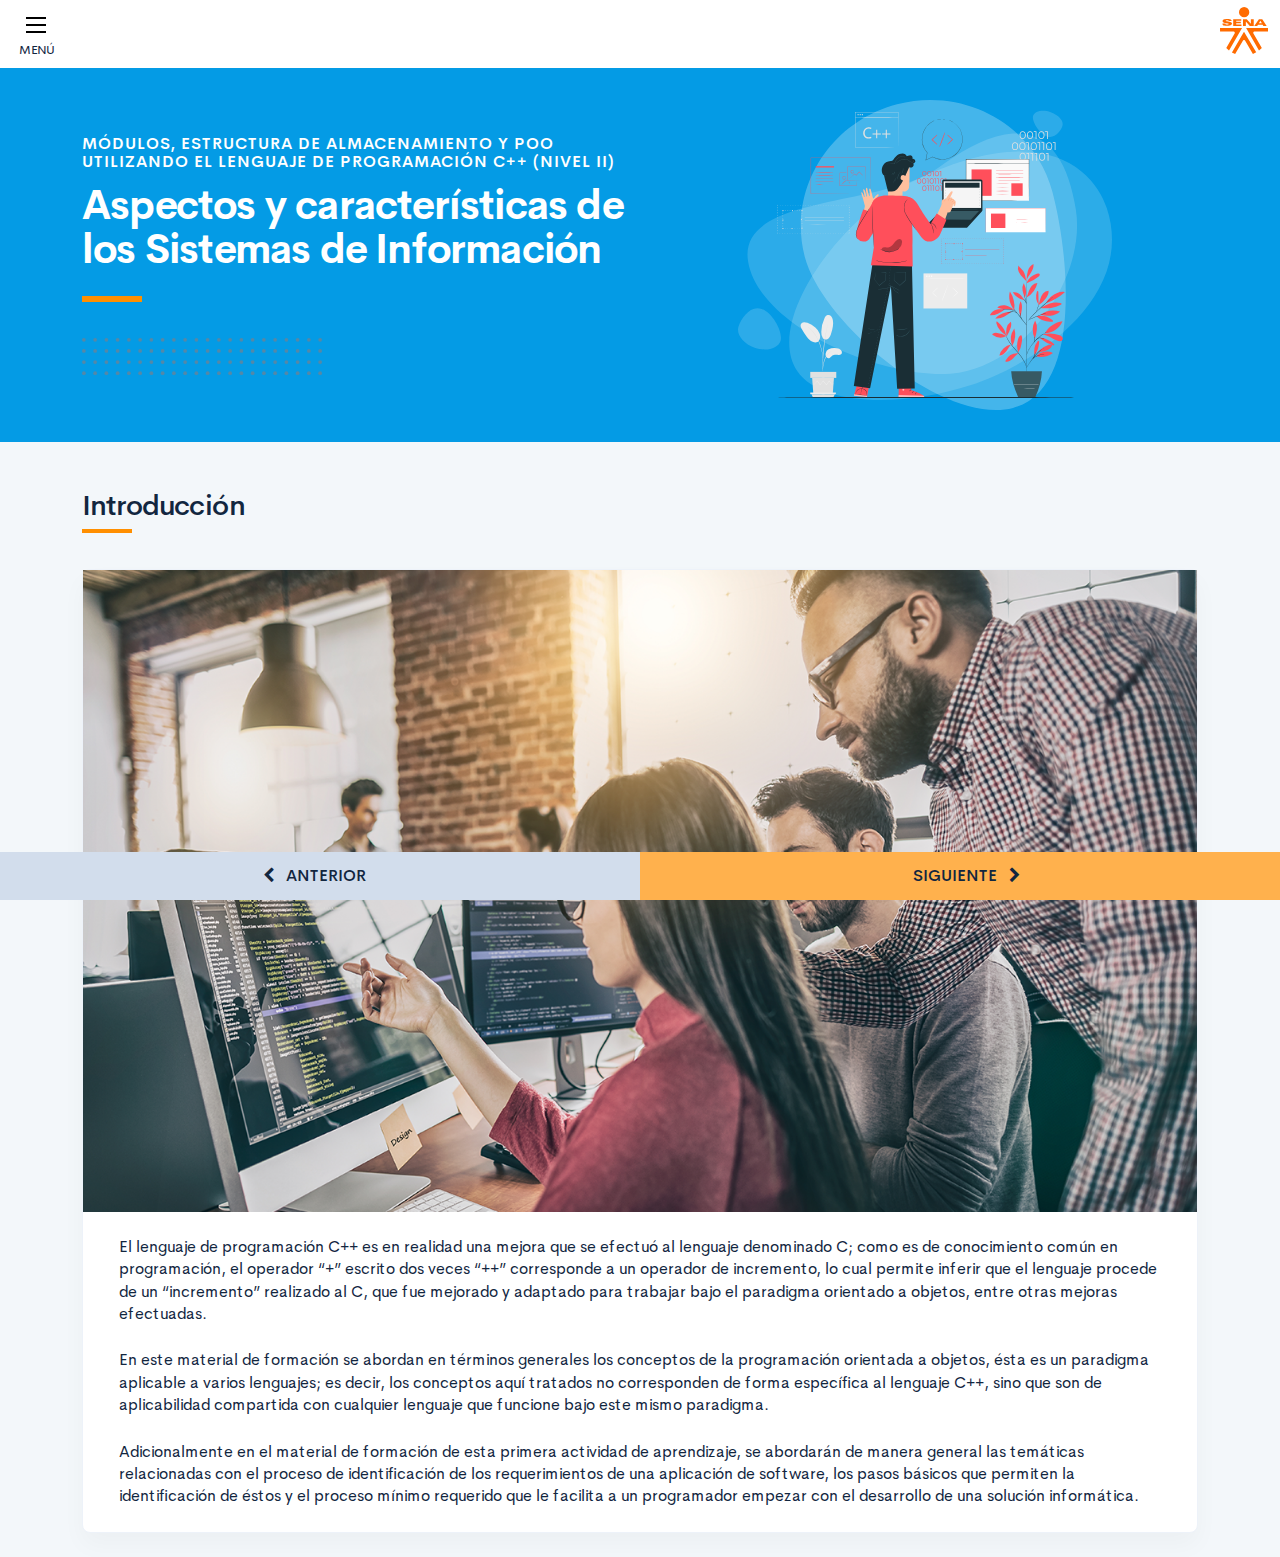
==== commit 3068adc9: "Correcciones 3" ====
--- a/public/main.html
+++ b/public/main.html
@@ -34,7 +34,6 @@
                                         <h3 class="curso-subtitulo" id="curso-titulo-componente">Módulos, estructura de almacenamiento y POO utilizando el lenguaje de programación C++ (Nivel II)</h3>
                                         <h1 class="curso-titulo" id="curso-titulo-tema">Aspectos y características de los Sistemas de Información</h1>
                                         <div class="brand-line-primary"></div>
-                                        <div class="keywords"><span class="badge badge-pill badge-light mr-2">#Ecosistema</span><span class="badge badge-pill badge-light mr-2">#Base</span><span class="badge badge-pill badge-light mr-2">#ECORED</span></div>
                                         <div class="barra-dots mt-5"><img class="img-fluid" src="assets/images/header/icon_dots.svg" alt="alt" /></div>
                                     </div>
                                     <div class="col-12 col-lg-6 text-center">
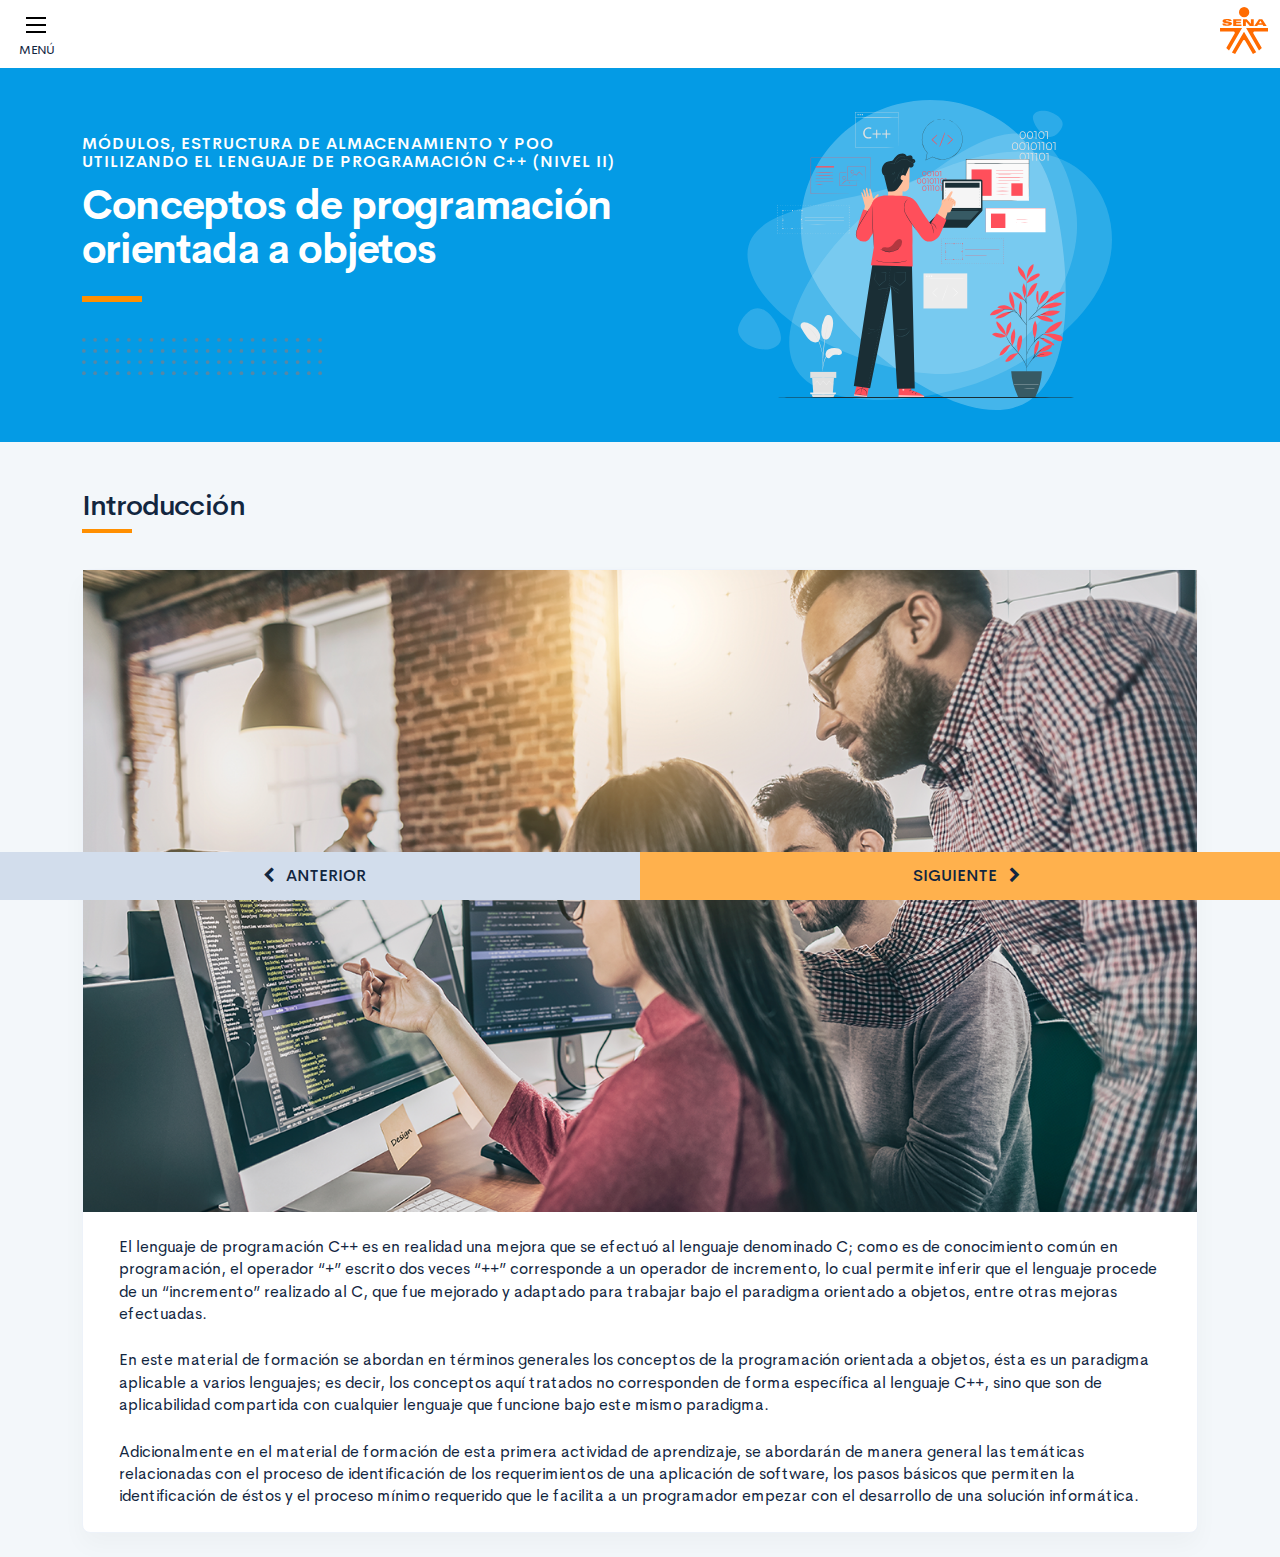
==== commit f381797f: "Correcciones 4" ====
--- a/public/main.html
+++ b/public/main.html
@@ -3,7 +3,7 @@
     <head>
         <meta charset="UTF-8">
         <meta name="viewport" content="width=device-width, user-scalable=no, initial-scale=1.0, maximum-scale=1.0, minimum-scale=1.0">
-        <title>Aspectos y características de los Sistemas de Información</title>
+        <title>Conceptos de programación orientada a objetos</title>
         <meta meta name="description" content="Módulos, estructura de almacenamiento y POO utilizando el lenguaje de programación C++ (Nivel II)">
         <link rel="icon" type="image/svg+xml" href="assets/images/logos/senaLogo.svg">
         <link rel="stylesheet" href="assets/fonts/feather/feather.css">
@@ -32,7 +32,7 @@
                                 <div class="row align-items-center">
                                     <div class="col-12 col-lg-6">
                                         <h3 class="curso-subtitulo" id="curso-titulo-componente">Módulos, estructura de almacenamiento y POO utilizando el lenguaje de programación C++ (Nivel II)</h3>
-                                        <h1 class="curso-titulo" id="curso-titulo-tema">Aspectos y características de los Sistemas de Información</h1>
+                                        <h1 class="curso-titulo" id="curso-titulo-tema">Conceptos de programación orientada a objetos</h1>
                                         <div class="brand-line-primary"></div>
                                         <div class="barra-dots mt-5"><img class="img-fluid" src="assets/images/header/icon_dots.svg" alt="alt" /></div>
                                     </div>
